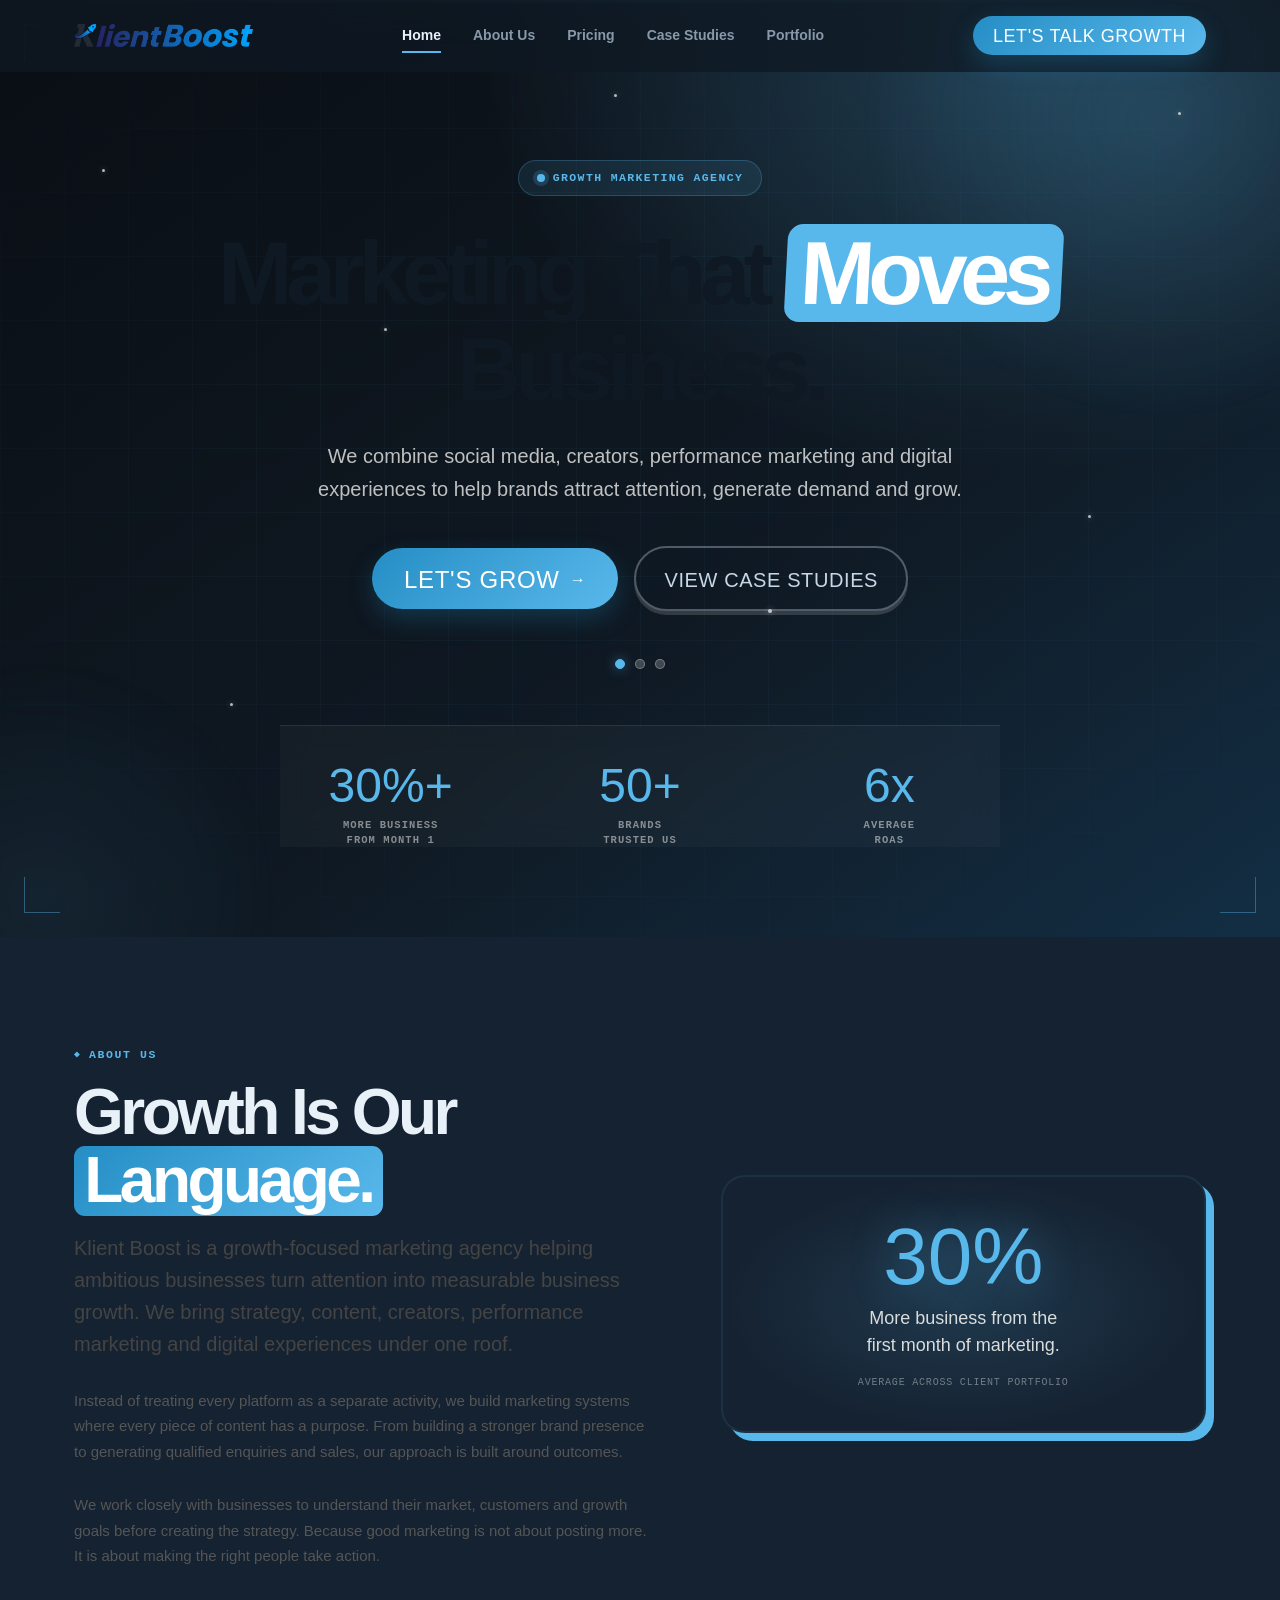
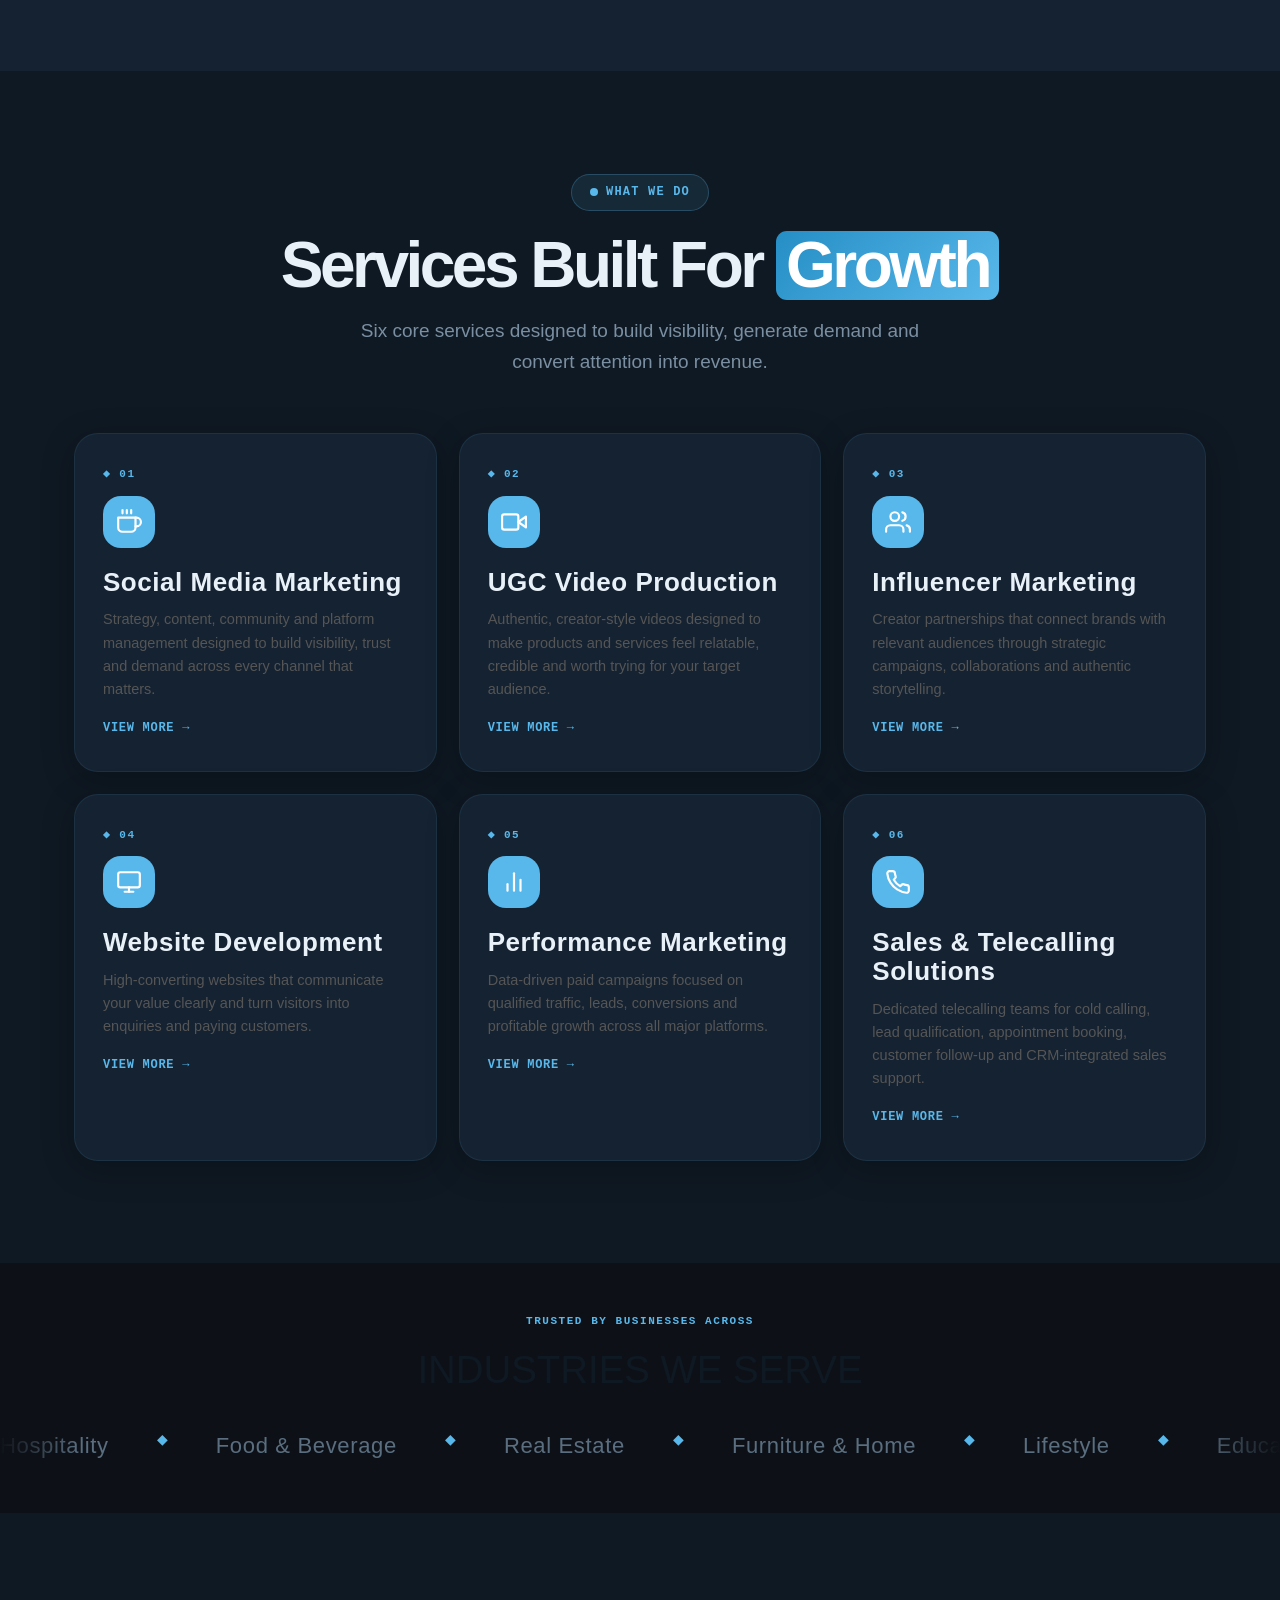
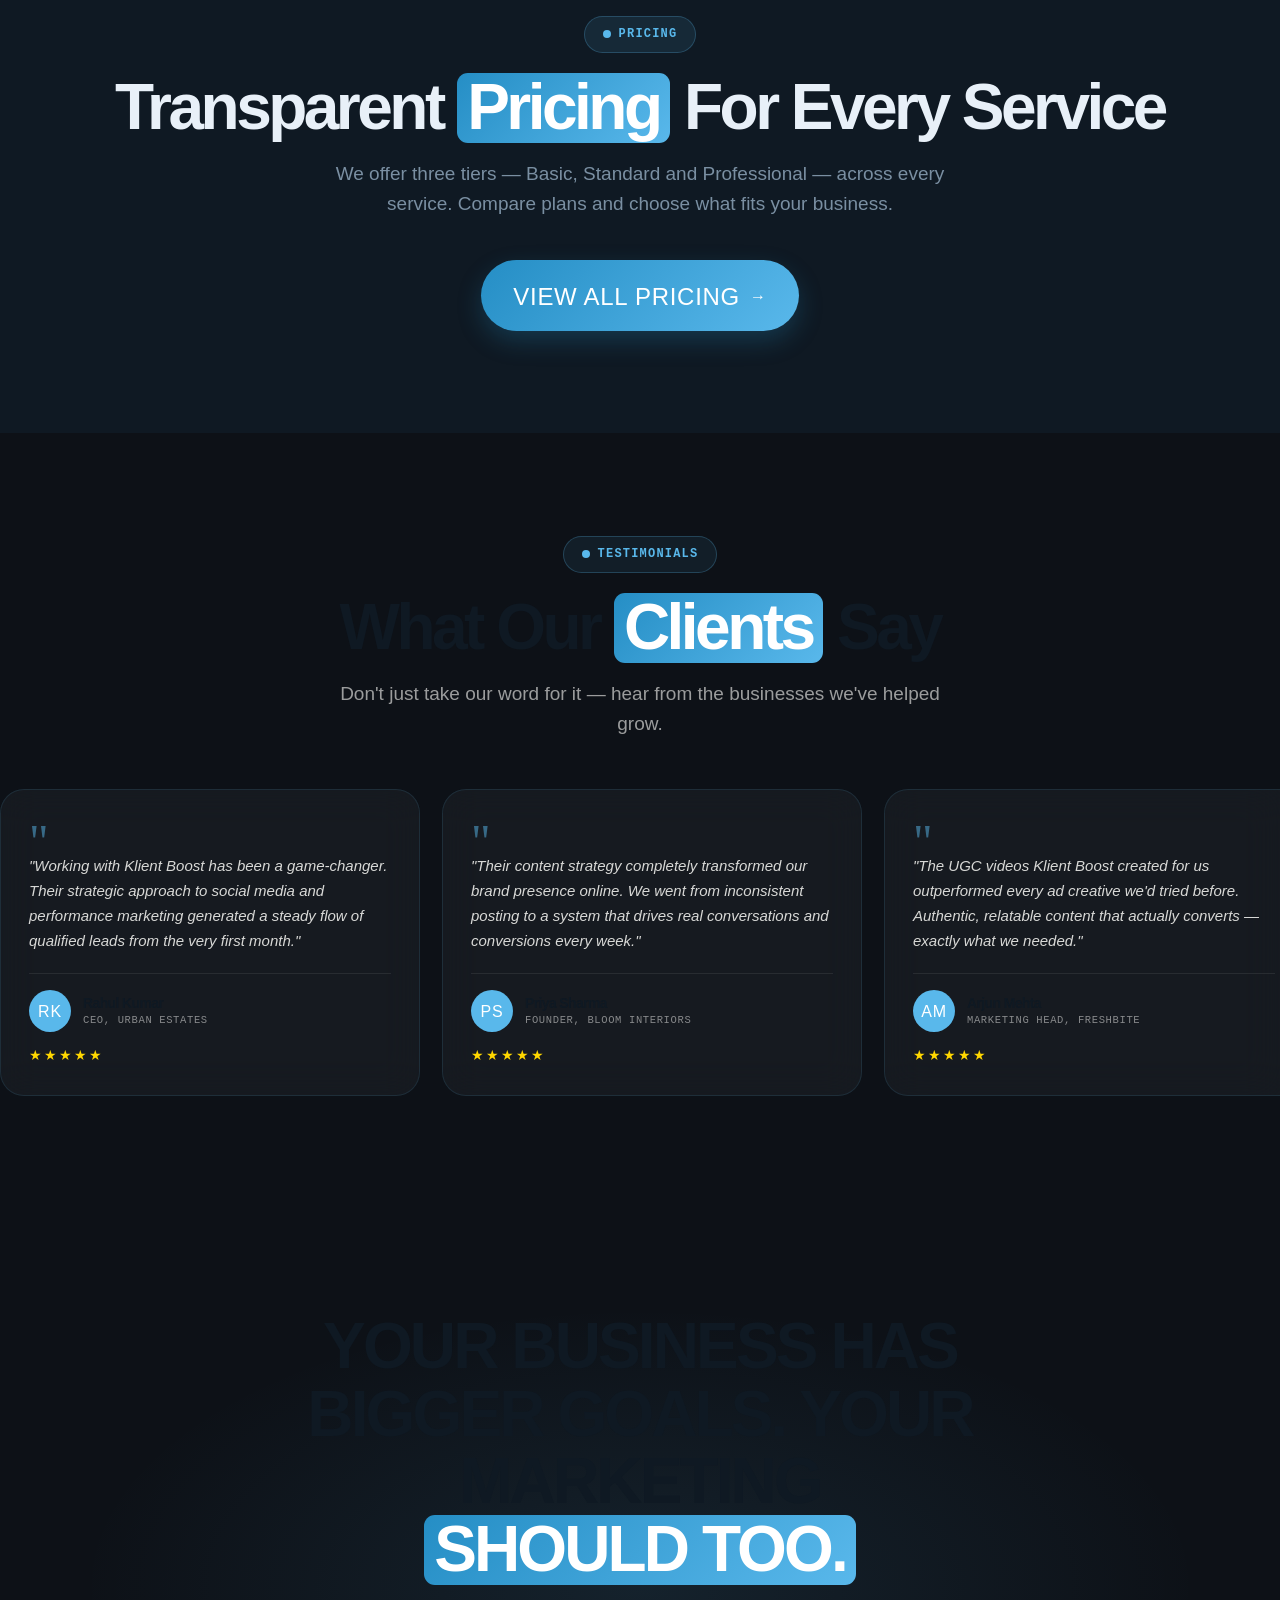
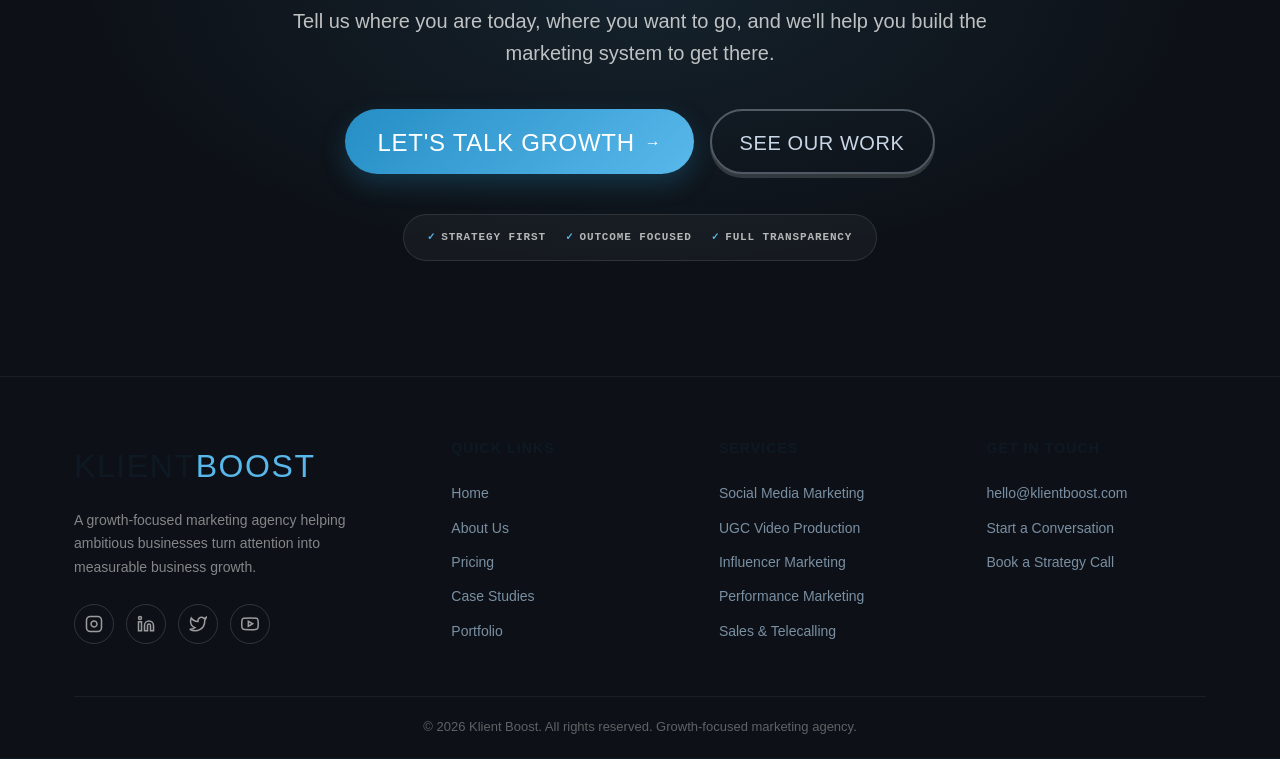
==== index.html @ 449ff35a "first" ====
<!DOCTYPE html>
<html lang="en">
<head>
    <meta charset="UTF-8">
    <meta name="viewport" content="width=device-width, initial-scale=1.0">
    <title>Klient Boost — Marketing That Moves Business</title>
    <meta name="description" content="Klient Boost is a growth-focused marketing agency combining social media, creators, performance marketing and digital experiences to help brands grow.">
    <meta name="keywords" content="digital marketing agency, performance marketing, social media marketing, UGC video, influencer marketing, website development, Klient Boost">
    <meta name="author" content="Klient Boost">
    <meta name="robots" content="index, follow, max-image-preview:large, max-snippet:-1, max-video-preview:-1">
    <meta name="theme-color" content="#0D1117">
    <link rel="preconnect" href="https://fonts.googleapis.com">
    <link rel="preconnect" href="https://fonts.gstatic.com" crossorigin>
    <link href="https://fonts.googleapis.com/css2?family=Bebas+Neue&family=Inter:wght@400;500;600;700;800&family=JetBrains+Mono:wght@400;500;700&display=swap" rel="stylesheet">
    <link rel="icon" href="favicon.png" type="image/png">
    <link rel="canonical" href="https://www.klientboost.com/">
    <meta property="og:type" content="website">
    <meta property="og:title" content="Klient Boost | Marketing That Moves Business">
    <meta property="og:description" content="A growth marketing partner for brands ready to turn attention into measurable demand.">
    <meta property="og:url" content="https://www.klientboost.com/">
    <meta property="og:site_name" content="Klient Boost">
    <meta property="og:image" content="https://www.klientboost.com/klientboost-logo.png">
    <meta property="og:image:alt" content="Klient Boost logo">
    <meta name="twitter:card" content="summary_large_image">
    <meta name="twitter:title" content="Klient Boost | Marketing That Moves Business">
    <meta name="twitter:description" content="A growth marketing partner for brands ready to turn attention into measurable demand.">
    <meta name="twitter:image" content="https://www.klientboost.com/klientboost-logo.png">
    <link rel="stylesheet" href="styles.css">
</head>
<body>

<!-- ============== NAVIGATION ============== -->
<nav class="navbar">
    <div class="container">
        <div class="nav-inner">
            <a href="index.html" class="nav-brand" aria-label="Klient Boost home"><img src="klientboost-logo.png" alt="Klient Boost" width="320" height="72"></a>
            <div class="nav-links" id="navLinks">
                <a href="index.html" class="active">Home</a>
                <a href="#about">About Us</a>
                <a href="pricing.html">Pricing</a>
                <a href="case-studies.html">Case Studies</a>
                <a href="portfolio.html">Portfolio</a>
            </div>
            <div style="display:flex;align-items:center;gap:12px;">
                <button class="nav-cta" onclick="contactUs()">Let's Talk Growth</button>
                <button class="mobile-toggle" id="mobileToggle">☰</button>
            </div>
        </div>
    </div>
</nav>

<!-- ============== HERO SECTION ============== -->
<section class="hero" id="home">
    <!-- Background Layers -->
    <div class="hero-bg">
        <div class="layer-grid"></div>
        <div class="layer-glow right"></div>
        <div class="layer-glow left"></div>
        <div class="scanline"></div>
        <div class="hud tl"></div>
        <div class="hud tr"></div>
        <div class="hud bl"></div>
        <div class="hud br"></div>
    </div>

    <!-- Particles -->
    <div class="hero-particles">
        <div class="particle"></div>
        <div class="particle"></div>
        <div class="particle"></div>
        <div class="particle"></div>
        <div class="particle"></div>
        <div class="particle"></div>
        <div class="particle"></div>
        <div class="particle"></div>
    </div>

    <div class="container">
        <div class="hero-inner">
            <!-- Badge -->
            <div class="hero-badge">
                <span class="dot"></span>
                <span>Growth Marketing Agency</span>
            </div>

            <!-- Slide 1 -->
            <div class="hero-slide active" data-slide="0">
                <h1>Marketing That <span class="hi">Moves</span> Business.</h1>
                <p class="hero-lead">We combine social media, creators, performance marketing and digital experiences to help brands attract attention, generate demand and grow.</p>
            </div>

            <!-- Slide 2 -->
            <div class="hero-slide" data-slide="1">
                <h1>Don't Just Get Seen. <span class="hi">Get Chosen.</span></h1>
                <p class="hero-lead">Build a brand people notice, remember and buy from — with content and campaigns designed around business outcomes.</p>
            </div>

            <!-- Slide 3 -->
            <div class="hero-slide" data-slide="2">
                <h1>From Content to <span class="hi">Customers.</span></h1>
                <p class="hero-lead">Your marketing should do more than look good. It should create conversations, leads and revenue.</p>
            </div>

            <!-- CTAs -->
            <div class="hero-cta-row">
                <button class="btn-primary" onclick="contactUs()">
                    <span>Let's Grow</span>
                    <span style="font-size:16px;">→</span>
                </button>
                <a href="case-studies.html" class="btn-ghost" style="color:#fafaf7;border-color:rgba(250,250,247,0.3);box-shadow:0 4px 0 rgba(250,250,247,0.15);">
                    View Case Studies
                </a>
            </div>

            <!-- Slider Dots -->
            <div class="hero-slider-dots">
                <span class="dot active" data-slide="0"></span>
                <span class="dot" data-slide="1"></span>
                <span class="dot" data-slide="2"></span>
            </div>

            <!-- Hero Stats -->
            <div class="hero-stats">
                <div class="hero-stat">
                    <div class="num" data-count="30" data-suffix="%+">0</div>
                    <div class="lbl">More Business<br>From Month 1</div>
                </div>
                <div class="hero-stat">
                    <div class="num" data-count="50" data-suffix="+">0</div>
                    <div class="lbl">Brands<br>Trusted Us</div>
                </div>
                <div class="hero-stat">
                    <div class="num" data-count="6" data-suffix="x">0</div>
                    <div class="lbl">Average<br>ROAS</div>
                </div>
            </div>
        </div>
    </div>
</section>

<!-- ============== ABOUT US ============== -->
<section class="about" id="about">
    <div class="container">
        <div class="about-grid reveal">
            <div class="about-text">
                <div class="eyebrow">About Us</div>
                <h2 class="section-title">Growth Is Our <span class="hi">Language.</span></h2>
                <p class="lead" style="color:#444;">
                    Klient Boost is a growth-focused marketing agency helping ambitious businesses turn attention into measurable business growth. We bring strategy, content, creators, performance marketing and digital experiences under one roof.
                </p>
                <p style="font-size:15px;color:#555;line-height:1.7;margin-bottom:28px;">
                    Instead of treating every platform as a separate activity, we build marketing systems where every piece of content has a purpose. From building a stronger brand presence to generating qualified enquiries and sales, our approach is built around outcomes.
                </p>
                <p style="font-size:15px;color:#555;line-height:1.7;">
                    We work closely with businesses to understand their market, customers and growth goals before creating the strategy. Because good marketing is not about posting more. It is about making the right people take action.
                </p>
            </div>
            <div class="about-visual">
                <div class="proof-banner">
                    <div class="proof-number" data-count="30" data-suffix="%">0</div>
                    <div class="proof-label">More business from the<br>first month of marketing.</div>
                    <div class="proof-footnote">Average across client portfolio</div>
                </div>
            </div>
        </div>
    </div>
</section>

<!-- ============== SERVICES ============== -->
<section class="services" id="services">
    <div class="container">
        <div class="services-header reveal">
            <div class="section-badge">
                <span class="badge-dot"></span>
                <span class="badge-label">What We Do</span>
            </div>
            <h2 class="section-title">Services Built For <span class="hi">Growth</span></h2>
            <p class="section-subtitle" style="margin:0 auto;">Six core services designed to build visibility, generate demand and convert attention into revenue.</p>
        </div>

        <div class="services-grid">
            <!-- Service 1: Social Media Marketing -->
            <div class="service-card reveal">
                <div class="card-number">◆ 01</div>
                <div class="card-icon">
                    <svg viewBox="0 0 24 24" fill="none" stroke="currentColor" stroke-width="2" stroke-linecap="round" stroke-linejoin="round"><path d="M18 8h1a4 4 0 0 1 0 8h-1"></path><path d="M2 8h16v9a4 4 0 0 1-4 4H6a4 4 0 0 1-4-4V8z"></path><line x1="6" y1="1" x2="6" y2="4"></line><line x1="10" y1="1" x2="10" y2="4"></line><line x1="14" y1="1" x2="14" y2="4"></line></svg>
                </div>
                <h3>Social Media Marketing</h3>
                <p>Strategy, content, community and platform management designed to build visibility, trust and demand across every channel that matters.</p>
                <a href="pricing.html#social-media" class="service-view-more">View More →</a>
            </div>

            <!-- Service 2: UGC Video Production -->
            <div class="service-card reveal">
                <div class="card-number">◆ 02</div>
                <div class="card-icon">
                    <svg viewBox="0 0 24 24" fill="none" stroke="currentColor" stroke-width="2" stroke-linecap="round" stroke-linejoin="round"><polygon points="23 7 16 12 23 17 23 7"></polygon><rect x="1" y="5" width="15" height="14" rx="2" ry="2"></rect></svg>
                </div>
                <h3>UGC Video Production</h3>
                <p>Authentic, creator-style videos designed to make products and services feel relatable, credible and worth trying for your target audience.</p>
                <a href="pricing.html#ugc-video" class="service-view-more">View More →</a>
            </div>

            <!-- Service 3: Influencer Marketing -->
            <div class="service-card reveal">
                <div class="card-number">◆ 03</div>
                <div class="card-icon">
                    <svg viewBox="0 0 24 24" fill="none" stroke="currentColor" stroke-width="2" stroke-linecap="round" stroke-linejoin="round"><path d="M17 21v-2a4 4 0 0 0-4-4H5a4 4 0 0 0-4 4v2"></path><circle cx="9" cy="7" r="4"></circle><path d="M23 21v-2a4 4 0 0 0-3-3.87"></path><path d="M16 3.13a4 4 0 0 1 0 7.75"></path></svg>
                </div>
                <h3>Influencer Marketing</h3>
                <p>Creator partnerships that connect brands with relevant audiences through strategic campaigns, collaborations and authentic storytelling.</p>
                <a href="pricing.html#influencer" class="service-view-more">View More →</a>
            </div>

            <!-- Service 4: Website Development -->
            <div class="service-card reveal">
                <div class="card-number">◆ 04</div>
                <div class="card-icon">
                    <svg viewBox="0 0 24 24" fill="none" stroke="currentColor" stroke-width="2" stroke-linecap="round" stroke-linejoin="round"><rect x="2" y="3" width="20" height="14" rx="2" ry="2"></rect><line x1="8" y1="21" x2="16" y2="21"></line><line x1="12" y1="17" x2="12" y2="21"></line></svg>
                </div>
                <h3>Website Development</h3>
                <p>High-converting websites that communicate your value clearly and turn visitors into enquiries and paying customers.</p>
                <a href="pricing.html#website" class="service-view-more">View More →</a>
            </div>

            <!-- Service 5: Performance Marketing -->
            <div class="service-card reveal">
                <div class="card-number">◆ 05</div>
                <div class="card-icon">
                    <svg viewBox="0 0 24 24" fill="none" stroke="currentColor" stroke-width="2" stroke-linecap="round" stroke-linejoin="round"><line x1="18" y1="20" x2="18" y2="10"></line><line x1="12" y1="20" x2="12" y2="4"></line><line x1="6" y1="20" x2="6" y2="14"></line></svg>
                </div>
                <h3>Performance Marketing</h3>
                <p>Data-driven paid campaigns focused on qualified traffic, leads, conversions and profitable growth across all major platforms.</p>
                <a href="pricing.html#performance" class="service-view-more">View More →</a>
            </div>

            <!-- Service 6: Sales & Telecalling Solutions -->
            <div class="service-card reveal">
                <div class="card-number">◆ 06</div>
                <div class="card-icon">
                    <svg viewBox="0 0 24 24" fill="none" stroke="currentColor" stroke-width="2" stroke-linecap="round" stroke-linejoin="round"><path d="M22 16.92v3a2 2 0 0 1-2.18 2 19.79 19.79 0 0 1-8.63-3.07 19.5 19.5 0 0 1-6-6 19.79 19.79 0 0 1-3.07-8.67A2 2 0 0 1 4.11 2h3a2 2 0 0 1 2 1.72 12.84 12.84 0 0 0 .7 2.81 2 2 0 0 1-.45 2.11L8.09 9.91a16 16 0 0 0 6 6l1.27-1.27a2 2 0 0 1 2.11-.45 12.84 12.84 0 0 0 2.81.7A2 2 0 0 1 22 16.92z"></path></svg>
                </div>
                <h3>Sales & Telecalling Solutions</h3>
                <p>Dedicated telecalling teams for cold calling, lead qualification, appointment booking, customer follow-up and CRM-integrated sales support.</p>
                <a href="pricing.html#telecalling" class="service-view-more">View More →</a>
            </div>
        </div>
    </div>
</section>

<!-- ============== CLIENT TRUST STRIP ============== -->
<section class="trust-section">
    <div class="trust-header">
        <div class="trust-label">Trusted By Businesses Across</div>
        <div class="trust-title">Industries We Serve</div>
    </div>
    <div class="trust-marquee">
        <div class="marquee-track">
            <span class="marquee-item">Hospitality</span><span class="marquee-sep">◆</span>
            <span class="marquee-item">Food & Beverage</span><span class="marquee-sep">◆</span>
            <span class="marquee-item">Real Estate</span><span class="marquee-sep">◆</span>
            <span class="marquee-item">Furniture & Home</span><span class="marquee-sep">◆</span>
            <span class="marquee-item">Lifestyle</span><span class="marquee-sep">◆</span>
            <span class="marquee-item">Education</span><span class="marquee-sep">◆</span>
            <span class="marquee-item">Healthcare</span><span class="marquee-sep">◆</span>
            <span class="marquee-item">E-Commerce</span><span class="marquee-sep">◆</span>
            <span class="marquee-item">Technology</span><span class="marquee-sep">◆</span>
            <!-- Duplicate for infinite scroll -->
            <span class="marquee-item">Hospitality</span><span class="marquee-sep">◆</span>
            <span class="marquee-item">Food & Beverage</span><span class="marquee-sep">◆</span>
            <span class="marquee-item">Real Estate</span><span class="marquee-sep">◆</span>
            <span class="marquee-item">Furniture & Home</span><span class="marquee-sep">◆</span>
            <span class="marquee-item">Lifestyle</span><span class="marquee-sep">◆</span>
            <span class="marquee-item">Education</span><span class="marquee-sep">◆</span>
            <span class="marquee-item">Healthcare</span><span class="marquee-sep">◆</span>
            <span class="marquee-item">E-Commerce</span><span class="marquee-sep">◆</span>
            <span class="marquee-item">Technology</span><span class="marquee-sep">◆</span>
        </div>
    </div>
</section>

<!-- ============== PRICING CTA ============== -->
<section class="packages" id="pricing">
    <div class="container" style="text-align:center;">
        <div class="reveal">
            <div class="section-badge">
                <span class="badge-dot"></span>
                <span class="badge-label">Pricing</span>
            </div>
            <h2 class="section-title">Transparent <span class="hi">Pricing</span> For Every Service</h2>
            <p class="section-subtitle" style="margin:0 auto 40px;">We offer three tiers — Basic, Standard and Professional — across every service. Compare plans and choose what fits your business.</p>
            <a href="pricing.html" class="btn-primary" style="display:inline-flex;">
                <span>View All Pricing</span>
                <span style="font-size:16px;">→</span>
            </a>
        </div>
    </div>
</section>

<!-- ============== TESTIMONIALS ============== -->
<section class="testimonials">
    <div class="container">
        <div class="testimonials-header reveal">
            <div class="section-badge" style="background:rgba(89,184,235,0.08);border-color:rgba(89,184,235,0.25);">
                <span class="badge-dot"></span>
                <span class="badge-label">Testimonials</span>
            </div>
            <h2 class="section-title" style="color:var(--paper);">What Our <span class="hi">Clients</span> Say</h2>
            <p class="section-subtitle" style="color:rgba(250,250,247,0.6);margin:0 auto;">Don't just take our word for it — hear from the businesses we've helped grow.</p>
        </div>
    </div>

    <div class="testimonials-track-wrapper">
        <div class="testimonials-track">
            <!-- Testimonial 1 -->
            <div class="testimonial-card">
                <div class="testimonial-quote-mark">"</div>
                <p class="testimonial-text">"Working with Klient Boost has been a game-changer. Their strategic approach to social media and performance marketing generated a steady flow of qualified leads from the very first month."</p>
                <div class="testimonial-footer">
                    <div class="testimonial-avatar">RK</div>
                    <div class="testimonial-author">
                        <h4>Rahul Kumar</h4>
                        <p>CEO, Urban Estates</p>
                    </div>
                </div>
                <div class="testimonial-stars">★★★★★</div>
            </div>

            <!-- Testimonial 2 -->
            <div class="testimonial-card">
                <div class="testimonial-quote-mark">"</div>
                <p class="testimonial-text">"Their content strategy completely transformed our brand presence online. We went from inconsistent posting to a system that drives real conversations and conversions every week."</p>
                <div class="testimonial-footer">
                    <div class="testimonial-avatar">PS</div>
                    <div class="testimonial-author">
                        <h4>Priya Sharma</h4>
                        <p>Founder, Bloom Interiors</p>
                    </div>
                </div>
                <div class="testimonial-stars">★★★★★</div>
            </div>

            <!-- Testimonial 3 -->
            <div class="testimonial-card">
                <div class="testimonial-quote-mark">"</div>
                <p class="testimonial-text">"The UGC videos Klient Boost created for us outperformed every ad creative we'd tried before. Authentic, relatable content that actually converts — exactly what we needed."</p>
                <div class="testimonial-footer">
                    <div class="testimonial-avatar">AM</div>
                    <div class="testimonial-author">
                        <h4>Arjun Mehta</h4>
                        <p>Marketing Head, FreshBite</p>
                    </div>
                </div>
                <div class="testimonial-stars">★★★★★</div>
            </div>

            <!-- Testimonial 4 -->
            <div class="testimonial-card">
                <div class="testimonial-quote-mark">"</div>
                <p class="testimonial-text">"Our website redesign by Klient Boost doubled our conversion rate in just 6 weeks. They understand how to blend great design with clear messaging that drives action."</p>
                <div class="testimonial-footer">
                    <div class="testimonial-avatar">NP</div>
                    <div class="testimonial-author">
                        <h4>Neha Patel</h4>
                        <p>Director, LearnSphere Academy</p>
                    </div>
                </div>
                <div class="testimonial-stars">★★★★★</div>
            </div>

            <!-- Testimonial 5 -->
            <div class="testimonial-card">
                <div class="testimonial-quote-mark">"</div>
                <p class="testimonial-text">"We tried multiple agencies before Klient Boost. The difference? They actually understand business outcomes, not just vanity metrics. Our ROAS has never been better."</p>
                <div class="testimonial-footer">
                    <div class="testimonial-avatar">VT</div>
                    <div class="testimonial-author">
                        <h4>Vikram Thakur</h4>
                        <p>Co-founder, StyleCraft Home</p>
                    </div>
                </div>
                <div class="testimonial-stars">★★★★★</div>
            </div>

            <!-- Duplicates for infinite scroll -->
            <div class="testimonial-card">
                <div class="testimonial-quote-mark">"</div>
                <p class="testimonial-text">"Working with Klient Boost has been a game-changer. Their strategic approach to social media and performance marketing generated a steady flow of qualified leads from the very first month."</p>
                <div class="testimonial-footer">
                    <div class="testimonial-avatar">RK</div>
                    <div class="testimonial-author">
                        <h4>Rahul Kumar</h4>
                        <p>CEO, Urban Estates</p>
                    </div>
                </div>
                <div class="testimonial-stars">★★★★★</div>
            </div>

            <div class="testimonial-card">
                <div class="testimonial-quote-mark">"</div>
                <p class="testimonial-text">"Their content strategy completely transformed our brand presence online. We went from inconsistent posting to a system that drives real conversations and conversions every week."</p>
                <div class="testimonial-footer">
                    <div class="testimonial-avatar">PS</div>
                    <div class="testimonial-author">
                        <h4>Priya Sharma</h4>
                        <p>Founder, Bloom Interiors</p>
                    </div>
                </div>
                <div class="testimonial-stars">★★★★★</div>
            </div>

            <div class="testimonial-card">
                <div class="testimonial-quote-mark">"</div>
                <p class="testimonial-text">"The UGC videos Klient Boost created for us outperformed every ad creative we'd tried before. Authentic, relatable content that actually converts — exactly what we needed."</p>
                <div class="testimonial-footer">
                    <div class="testimonial-avatar">AM</div>
                    <div class="testimonial-author">
                        <h4>Arjun Mehta</h4>
                        <p>Marketing Head, FreshBite</p>
                    </div>
                </div>
                <div class="testimonial-stars">★★★★★</div>
            </div>

            <div class="testimonial-card">
                <div class="testimonial-quote-mark">"</div>
                <p class="testimonial-text">"Our website redesign by Klient Boost doubled our conversion rate in just 6 weeks. They understand how to blend great design with clear messaging that drives action."</p>
                <div class="testimonial-footer">
                    <div class="testimonial-avatar">NP</div>
                    <div class="testimonial-author">
                        <h4>Neha Patel</h4>
                        <p>Director, LearnSphere Academy</p>
                    </div>
                </div>
                <div class="testimonial-stars">★★★★★</div>
            </div>

            <div class="testimonial-card">
                <div class="testimonial-quote-mark">"</div>
                <p class="testimonial-text">"We tried multiple agencies before Klient Boost. The difference? They actually understand business outcomes, not just vanity metrics. Our ROAS has never been better."</p>
                <div class="testimonial-footer">
                    <div class="testimonial-avatar">VT</div>
                    <div class="testimonial-author">
                        <h4>Vikram Thakur</h4>
                        <p>Co-founder, StyleCraft Home</p>
                    </div>
                </div>
                <div class="testimonial-stars">★★★★★</div>
            </div>
        </div>
    </div>
</section>

<!-- ============== FINAL CTA ============== -->
<section class="final-cta">
    <div class="container">
        <div class="reveal">
            <h2>Your Business Has Bigger Goals. Your Marketing <span class="hi">Should Too.</span></h2>
            <p class="lead">Tell us where you are today, where you want to go, and we'll help you build the marketing system to get there.</p>
            <div class="final-cta-buttons">
                <button class="btn-primary" onclick="contactUs()">
                    <span>Let's Talk Growth</span>
                    <span style="font-size:16px;">→</span>
                </button>
                <a href="portfolio.html" class="btn-ghost" style="color:#fafaf7;border-color:rgba(250,250,247,0.3);box-shadow:0 4px 0 rgba(250,250,247,0.15);">
                    See Our Work
                </a>
            </div>
            <div class="final-meta" style="margin-top:40px;">
                <span class="final-meta-item">Strategy First</span>
                <span class="final-meta-item">Outcome Focused</span>
                <span class="final-meta-item">Full Transparency</span>
            </div>
        </div>
    </div>
</section>

<!-- ============== FOOTER ============== -->
<footer class="site-footer">
    <div class="container">
        <div class="footer-grid">
            <div>
                <div class="footer-brand">Klient<span class="brand-accent">Boost</span></div>
                <p class="footer-desc">A growth-focused marketing agency helping ambitious businesses turn attention into measurable business growth.</p>
                <div class="footer-social">
                    <a href="#" aria-label="Instagram">
                        <svg width="18" height="18" viewBox="0 0 24 24" fill="none" stroke="currentColor" stroke-width="2"><rect x="2" y="2" width="20" height="20" rx="5" ry="5"></rect><path d="M16 11.37A4 4 0 1 1 12.63 8 4 4 0 0 1 16 11.37z"></path><line x1="17.5" y1="6.5" x2="17.51" y2="6.5"></line></svg>
                    </a>
                    <a href="#" aria-label="LinkedIn">
                        <svg width="18" height="18" viewBox="0 0 24 24" fill="none" stroke="currentColor" stroke-width="2"><path d="M16 8a6 6 0 0 1 6 6v7h-4v-7a2 2 0 0 0-2-2 2 2 0 0 0-2 2v7h-4v-7a6 6 0 0 1 6-6z"></path><rect x="2" y="9" width="4" height="12"></rect><circle cx="4" cy="4" r="2"></circle></svg>
                    </a>
                    <a href="#" aria-label="Twitter">
                        <svg width="18" height="18" viewBox="0 0 24 24" fill="none" stroke="currentColor" stroke-width="2"><path d="M23 3a10.9 10.9 0 0 1-3.14 1.53 4.48 4.48 0 0 0-7.86 3v1A10.66 10.66 0 0 1 3 4s-4 9 5 13a11.64 11.64 0 0 1-7 2c9 5 20 0 20-11.5a4.5 4.5 0 0 0-.08-.83A7.72 7.72 0 0 0 23 3z"></path></svg>
                    </a>
                    <a href="#" aria-label="YouTube">
                        <svg width="18" height="18" viewBox="0 0 24 24" fill="none" stroke="currentColor" stroke-width="2"><path d="M22.54 6.42a2.78 2.78 0 0 0-1.94-2C18.88 4 12 4 12 4s-6.88 0-8.6.46a2.78 2.78 0 0 0-1.94 2A29 29 0 0 0 1 11.75a29 29 0 0 0 .46 5.33A2.78 2.78 0 0 0 3.4 19.1c1.72.46 8.6.46 8.6.46s6.88 0 8.6-.46a2.78 2.78 0 0 0 1.94-2 29 29 0 0 0 .46-5.25 29 29 0 0 0-.46-5.33z"></path><polygon points="9.75 15.02 15.5 11.75 9.75 8.48 9.75 15.02"></polygon></svg>
                    </a>
                </div>
            </div>
            <div class="footer-col">
                <h4>Quick Links</h4>
                <a href="index.html">Home</a>
                <a href="#about">About Us</a>
                <a href="pricing.html">Pricing</a>
                <a href="case-studies.html">Case Studies</a>
                <a href="portfolio.html">Portfolio</a>
            </div>
            <div class="footer-col">
                <h4>Services</h4>
                <a href="pricing.html#social-media">Social Media Marketing</a>
                <a href="pricing.html#ugc-video">UGC Video Production</a>
                <a href="pricing.html#influencer">Influencer Marketing</a>
                <a href="pricing.html#performance">Performance Marketing</a>
                <a href="pricing.html#telecalling">Sales & Telecalling</a>
            </div>
            <div class="footer-col">
                <h4>Get In Touch</h4>
                <a href="mailto:hello@klientboost.com">hello@klientboost.com</a>
                <a href="#" onclick="contactUs(); return false;">Start a Conversation</a>
                <a href="#" onclick="contactUs(); return false;">Book a Strategy Call</a>
            </div>
        </div>
        <div class="footer-bottom">
            © 2026 Klient Boost. All rights reserved. Growth-focused marketing agency.
        </div>
    </div>
</footer>

<script src="script.js"></script>
</body>
</html>
---- styles.css ----
/* ============================================================
   KLIENT BOOST — Design System & Component Styles
   Premium blue brand system with glassmorphic components
         + GetNos  (neo-brutalist cards, display type, HUD accents)
   ============================================================ */

/* ============== CSS VARIABLES ============== */
:root {
    /* Brand Colors */
    --primary: #59B8EB;
    --primary-dark: #258ec5;
    --primary-light: #A8D4EE;
    --primary-glow: rgba(89, 184, 235, 0.32);

    /* Ink & Paper — Dark Theme */
    --ink: #0D1117;
    --ink-2: #131c27;
    --ink-3: #1a2735;
    --paper: #0F1923;
    --paper-2: #152231;

    /* Semantic */
    --muted: #7a8fa2;
    --line: rgba(89, 184, 235, 0.1);
    --line-dark: rgba(255, 255, 255, 0.08);

    /* Typography */
    --f-display: sans-serif;
    --f-body: sans-serif;
    --f-mono: monospace;

    /* Spacing */
    --section-pad: clamp(56px, 8vw, 110px);
    --container-max: 1180px;
    --container-pad: 24px;

    /* Radius */
    --radius-sm: 12px;
    --radius-md: 18px;
    --radius-lg: 24px;
    --radius-xl: 32px;
    --radius-full: 999px;
}

/* ============== RESET & BASE ============== */
*,
*::before,
*::after {
    box-sizing: border-box;
    margin: 0;
    padding: 0;
}

html {
    scroll-behavior: smooth;
    -webkit-text-size-adjust: 100%;
}

body {
    font-family: var(--f-body);
    background: var(--paper);
    color: var(--ink);
    line-height: 1.6;
    -webkit-font-smoothing: antialiased;
    -moz-osx-font-smoothing: grayscale;
    overflow-x: hidden;
}

a {
    color: inherit;
    text-decoration: none;
}

img {
    max-width: 100%;
    height: auto;
    display: block;
}

button {
    font-family: inherit;
    cursor: pointer;
    border: none;
    background: none;
}

ul,
ol {
    list-style: none;
}

/* ============== LAYOUT ============== */
.container {
    max-width: var(--container-max);
    margin: 0 auto;
    padding: 0 var(--container-pad);
}

.container-narrow {
    max-width: 820px;
    margin: 0 auto;
    padding: 0 var(--container-pad);
}

section {
    padding: var(--section-pad) 0;
    position: relative;
}

section.dark {
    background: var(--ink);
    color: var(--paper);
}

/* ============== TYPOGRAPHY ============== */
h1,
h2,
h3,
h4 {
    font-family: var(--f-display);
    font-weight: 400;
    letter-spacing: 0.02em;
    line-height: 1.05;
}

h1 {
    font-size: clamp(48px, 7vw, 96px);
}

h2 {
    font-size: clamp(36px, 5vw, 64px);
}

h3 {
    font-size: clamp(22px, 2.4vw, 32px);
}

h4 {
    font-size: clamp(17px, 1.6vw, 21px);
}

.hi {
    background: var(--primary);
    color: #fff;
    padding: 0 0.14em;
    display: inline-block;
    transform: skewX(-4deg);
}

.eyebrow {
    display: inline-flex;
    align-items: center;
    gap: 8px;
    font-family: var(--f-mono);
    font-size: 11.5px;
    font-weight: 700;
    letter-spacing: 0.14em;
    text-transform: uppercase;
    color: var(--primary);
    margin-bottom: 14px;
}

.eyebrow::before {
    content: '◆';
    font-size: 9px;
}

.section-badge {
    display: inline-flex;
    align-items: center;
    gap: 8px;
    background: rgba(89, 184, 235, 0.1);
    border: 1px solid rgba(89, 184, 235, 0.3);
    padding: 8px 18px;
    border-radius: var(--radius-full);
    margin-bottom: 20px;
}

.badge-dot {
    width: 8px;
    height: 8px;
    background: var(--primary);
    border-radius: 50%;
    animation: pulse 2s ease-in-out infinite;
}

.badge-label {
    font-family: var(--f-mono);
    font-size: 12px;
    font-weight: 700;
    color: var(--primary);
    text-transform: uppercase;
    letter-spacing: 0.1em;
}

.section-title {
    text-transform: uppercase;
    margin-bottom: 16px;
}

.section-subtitle {
    font-family: var(--f-body);
    font-size: clamp(16px, 1.6vw, 19px);
    line-height: 1.6;
    color: var(--muted);
    max-width: 620px;
}

.lead {
    font-size: clamp(17px, 1.7vw, 20px);
    line-height: 1.6;
    color: var(--muted);
    max-width: 720px;
}

/* ============== NAVBAR ============== */
.navbar {
    position: fixed;
    top: 0;
    left: 0;
    right: 0;
    z-index: 100;
    padding: 16px 0;
    background: rgba(250, 250, 247, 0.92);
    backdrop-filter: blur(16px);
    -webkit-backdrop-filter: blur(16px);
    border-bottom: 1px solid var(--line);
    transition: padding 0.3s, background 0.3s, box-shadow 0.3s;
}

.navbar.scrolled {
    padding: 10px 0;
    box-shadow: 0 2px 20px rgba(10, 10, 10, 0.08);
}

.nav-inner {
    display: flex;
    align-items: center;
    justify-content: space-between;
    gap: 32px;
}

.nav-brand {
    font-family: var(--f-display);
    font-size: 28px;
    letter-spacing: 0.05em;
    color: var(--ink);
    text-transform: uppercase;
    display: flex;
    align-items: center;
    gap: 4px;
    line-height: 1;
}

.nav-brand .brand-accent {
    color: var(--primary);
}

.nav-links {
    display: flex;
    align-items: center;
    gap: 32px;
}

.nav-links a {
    font-size: 14px;
    font-weight: 600;
    color: var(--ink);
    position: relative;
    padding: 4px 0;
    transition: color 0.2s;
}

.nav-links a::after {
    content: '';
    position: absolute;
    bottom: -2px;
    left: 0;
    right: 100%;
    height: 2px;
    background: var(--primary);
    transition: right 0.3s;
}

.nav-links a:hover {
    color: var(--primary);
}

.nav-links a:hover::after {
    right: 0;
}

.nav-links a.active {
    color: var(--primary);
}

.nav-links a.active::after {
    right: 0;
}

/* Nav CTA Button */
.nav-cta {
    display: inline-flex;
    align-items: center;
    gap: 8px;
    font-family: var(--f-display);
    font-size: 18px;
    letter-spacing: 0.03em;
    text-transform: uppercase;
    background: linear-gradient(180deg, #A8D4EE 0%, var(--primary) 50%, var(--primary-dark) 100%);
    color: #fff;
    border: 2.5px solid var(--ink);
    border-radius: 9px;
    padding: 10px 20px 8px;
    box-shadow: 0 4px 0 var(--ink);
    transition: transform 0.08s, box-shadow 0.08s, filter 0.12s;
    position: relative;
    overflow: hidden;
    white-space: nowrap;
}

.nav-cta::before {
    content: '';
    position: absolute;
    top: 0;
    left: -100%;
    width: 70%;
    height: 100%;
    background: linear-gradient(90deg, transparent, rgba(255, 255, 255, 0.35), transparent);
    transform: skewX(-22deg);
    transition: left 0.55s;
}

.nav-cta:hover::before {
    left: 130%;
}

.nav-cta:hover {
    transform: translateY(-1px);
    box-shadow: 0 5px 0 var(--ink);
    filter: brightness(1.04);
}

.nav-cta:active {
    transform: translateY(2px);
    box-shadow: 0 1px 0 var(--ink);
}

/* Mobile Menu */
.mobile-toggle {
    display: none;
    width: 40px;
    height: 40px;
    align-items: center;
    justify-content: center;
    font-size: 24px;
    color: var(--ink);
    border-radius: var(--radius-sm);
    transition: background 0.15s;
}

.mobile-toggle:hover {
    background: rgba(10, 10, 10, 0.06);
}

/* ============== BUTTONS ============== */
.btn-primary {
    position: relative;
    display: inline-flex;
    align-items: center;
    gap: 10px;
    background: linear-gradient(180deg, #A8D4EE 0%, var(--primary) 40%, var(--primary-dark) 100%);
    color: #fff;
    border: 3px solid var(--ink);
    border-radius: var(--radius-md);
    padding: 18px 32px 15px;
    font-family: var(--f-display);
    font-size: 24px;
    letter-spacing: 0.03em;
    text-transform: uppercase;
    box-shadow: 0 6px 0 var(--ink), 0 14px 26px -8px rgba(10, 10, 10, 0.4);
    cursor: pointer;
    transition: transform 0.08s, box-shadow 0.08s, filter 0.12s;
    overflow: hidden;
    text-decoration: none;
}

.btn-primary::before {
    content: '';
    position: absolute;
    top: 0;
    left: -100%;
    width: 70%;
    height: 100%;
    background: linear-gradient(90deg, transparent, rgba(255, 255, 255, 0.35), transparent);
    transform: skewX(-22deg);
    transition: left 0.55s;
}

.btn-primary:hover::before {
    left: 130%;
}

.btn-primary:hover {
    filter: brightness(1.04);
    transform: translateY(-1px);
}

.btn-primary:active {
    transform: translateY(4px);
    box-shadow: 0 2px 0 var(--ink), 0 4px 12px -4px rgba(10, 10, 10, 0.3);
}

.btn-ghost {
    display: inline-flex;
    align-items: center;
    gap: 8px;
    background: transparent;
    color: var(--ink);
    border: 2.5px solid var(--ink);
    border-radius: var(--radius-md);
    padding: 16px 28px 13px;
    font-family: var(--f-display);
    font-size: 20px;
    letter-spacing: 0.03em;
    text-transform: uppercase;
    box-shadow: 0 4px 0 var(--ink);
    transition: transform 0.08s, box-shadow 0.08s, background 0.15s, color 0.15s;
    text-decoration: none;
}

.btn-ghost:hover {
    background: var(--ink);
    color: var(--primary);
    transform: translateY(-1px);
    box-shadow: 0 5px 0 var(--ink);
}

.btn-ghost:active {
    transform: translateY(2px);
    box-shadow: 0 1px 0 var(--ink);
}

/* Dark section variants */
section.dark .btn-ghost {
    color: var(--paper);
    border-color: var(--paper);
    box-shadow: 0 4px 0 var(--primary);
}

section.dark .btn-ghost:hover {
    background: var(--paper);
    color: var(--ink);
}

.btn-sm {
    padding: 12px 22px 10px;
    font-size: 18px;
    border-radius: 9px;
    box-shadow: 0 4px 0 var(--ink);
}

.btn-sm:active {
    box-shadow: 0 2px 0 var(--ink);
}

/* ============== HERO SECTION ============== */
.hero {
    min-height: 100vh;
    background: linear-gradient(180deg, #0d0d12 0%, var(--ink) 40%, #12121a 70%, #0f0f14 100%);
    position: relative;
    overflow: hidden;
    display: flex;
    align-items: center;
    padding: clamp(120px, 14vw, 160px) 0 clamp(60px, 7vw, 100px);
    text-align: center;
    isolation: isolate;
}

/* Hero Background Layers */
.hero-bg {
    position: absolute;
    inset: 0;
    pointer-events: none;
    z-index: 0;
}

.hero-bg .layer-grid {
    position: absolute;
    inset: 0;
    background-image:
        linear-gradient(rgba(89, 184, 235, 0.04) 1px, transparent 1px),
        linear-gradient(90deg, rgba(89, 184, 235, 0.04) 1px, transparent 1px);
    background-size: 64px 64px;
    mask-image: radial-gradient(ellipse 90% 80% at 50% 50%, #000 35%, transparent 80%);
    -webkit-mask-image: radial-gradient(ellipse 90% 80% at 50% 50%, #000 35%, transparent 80%);
}

.hero-bg .layer-glow {
    position: absolute;
    width: 600px;
    height: 600px;
    background: radial-gradient(circle, rgba(89, 184, 235, 0.15) 0%, transparent 70%);
    filter: blur(8px);
}

.hero-bg .layer-glow.right {
    top: -180px;
    right: -180px;
}

.hero-bg .layer-glow.left {
    bottom: -200px;
    left: -200px;
    width: 480px;
    height: 480px;
    background: radial-gradient(circle, rgba(89, 184, 235, 0.08) 0%, transparent 70%);
}

.hero-bg .scanline {
    position: absolute;
    left: 0;
    right: 0;
    top: 0;
    height: 2px;
    background: linear-gradient(90deg, transparent, rgba(89, 184, 235, 0.5), transparent);
    animation: scan 12s ease-in-out infinite;
    filter: blur(1px);
}

@keyframes scan {
    0% {
        top: -2%;
        opacity: 0;
    }

    10% {
        opacity: 1;
    }

    85% {
        opacity: 1;
    }

    100% {
        top: 102%;
        opacity: 0;
    }
}

/* HUD Corner Brackets */
.hero-bg .hud {
    position: absolute;
    width: 36px;
    height: 36px;
    border-color: var(--primary);
    border-style: solid;
    opacity: 0.4;
}

.hero-bg .hud.tl {
    top: 24px;
    left: 24px;
    border-width: 1.5px 0 0 1.5px;
}

.hero-bg .hud.tr {
    top: 24px;
    right: 24px;
    border-width: 1.5px 1.5px 0 0;
}

.hero-bg .hud.bl {
    bottom: 24px;
    left: 24px;
    border-width: 0 0 1.5px 1.5px;
}

.hero-bg .hud.br {
    bottom: 24px;
    right: 24px;
    border-width: 0 1.5px 1.5px 0;
}

/* Particles */
.hero-particles {
    position: absolute;
    inset: 0;
    overflow: hidden;
    z-index: 0;
}

.particle {
    position: absolute;
    width: 3px;
    height: 3px;
    background: rgba(255, 255, 255, 0.7);
    border-radius: 50%;
    animation: particleFloat 20s ease-in-out infinite;
    box-shadow: 0 0 6px rgba(255, 255, 255, 0.4);
}

.particle:nth-child(1) {
    left: 8%;
    top: 18%;
    animation-duration: 25s;
}

.particle:nth-child(2) {
    left: 18%;
    top: 75%;
    animation-duration: 30s;
    animation-delay: -5s;
}

.particle:nth-child(3) {
    left: 30%;
    top: 35%;
    animation-duration: 22s;
    animation-delay: -8s;
}

.particle:nth-child(4) {
    left: 48%;
    top: 10%;
    animation-duration: 28s;
    animation-delay: -12s;
}

.particle:nth-child(5) {
    left: 60%;
    top: 65%;
    animation-duration: 24s;
    animation-delay: -15s;
    width: 4px;
    height: 4px;
}

.particle:nth-child(6) {
    left: 72%;
    top: 25%;
    animation-duration: 26s;
    animation-delay: -3s;
}

.particle:nth-child(7) {
    left: 85%;
    top: 55%;
    animation-duration: 32s;
    animation-delay: -10s;
}

.particle:nth-child(8) {
    left: 92%;
    top: 12%;
    animation-duration: 20s;
    animation-delay: -2s;
}

@keyframes particleFloat {

    0%,
    100% {
        transform: translateY(0) translateX(0);
        opacity: 0.4;
    }

    25% {
        transform: translateY(-20px) translateX(8px);
        opacity: 0.8;
    }

    50% {
        transform: translateY(-10px) translateX(-8px);
        opacity: 0.3;
    }

    75% {
        transform: translateY(-30px) translateX(4px);
        opacity: 0.7;
    }
}

/* Hero Content */
.hero-inner {
    position: relative;
    z-index: 2;
    max-width: 900px;
    margin: 0 auto;
    display: flex;
    flex-direction: column;
    align-items: center;
}

.hero-badge {
    display: inline-flex;
    align-items: center;
    gap: 8px;
    background: rgba(89, 184, 235, 0.12);
    border: 1px solid rgba(89, 184, 235, 0.35);
    padding: 8px 18px;
    border-radius: var(--radius-full);
    margin-bottom: 28px;
}

.hero-badge .dot {
    width: 8px;
    height: 8px;
    background: var(--primary);
    border-radius: 50%;
    box-shadow: 0 0 0 4px rgba(89, 184, 235, 0.18);
    animation: pulse 2s ease-in-out infinite;
}

@keyframes pulse {

    0%,
    100% {
        opacity: 1;
        transform: scale(1);
    }

    50% {
        opacity: 0.6;
        transform: scale(1.3);
    }
}

.hero-badge span:last-child {
    font-family: var(--f-mono);
    font-size: 11.5px;
    font-weight: 700;
    color: var(--primary);
    text-transform: uppercase;
    letter-spacing: 0.12em;
}

.hero h1 {
    color: var(--paper);
    text-transform: uppercase;
    max-width: 900px;
    margin-bottom: 24px;
}

.hero h1 .hi {
    background: var(--primary);
    color: #fff;
    transform: skewX(-3deg);
}

.hero-lead {
    font-size: clamp(17px, 1.7vw, 20px);
    line-height: 1.65;
    color: rgba(250, 250, 247, 0.75);
    max-width: 680px;
    margin: 0 auto 40px;
}

.hero-cta-row {
    display: flex;
    align-items: center;
    gap: 16px;
    flex-wrap: wrap;
    justify-content: center;
    margin-bottom: 20px;
}

/* Hero Slider */
.hero-slide {
    display: none;
    animation: fadeIn 0.8s ease;
}

.hero-slide.active {
    display: block;
}

@keyframes fadeIn {
    from {
        opacity: 0;
        transform: translateY(12px);
    }

    to {
        opacity: 1;
        transform: translateY(0);
    }
}

.hero-slider-dots {
    display: flex;
    gap: 10px;
    justify-content: center;
    margin-top: 28px;
}

.hero-slider-dots .dot {
    width: 10px;
    height: 10px;
    border-radius: 50%;
    background: rgba(255, 255, 255, 0.2);
    border: 1.5px solid rgba(255, 255, 255, 0.3);
    cursor: pointer;
    transition: all 0.3s;
}

.hero-slider-dots .dot.active {
    background: var(--primary);
    border-color: var(--primary);
    box-shadow: 0 0 12px rgba(89, 184, 235, 0.5);
}

/* Hero Stats Row */
.hero-stats {
    display: grid;
    grid-template-columns: repeat(3, 1fr);
    gap: 28px;
    margin-top: 56px;
    padding-top: 36px;
    border-top: 1px solid rgba(255, 255, 255, 0.08);
    width: 100%;
    max-width: 720px;
}

.hero-stat {
    text-align: center;
}

.hero-stat .num {
    font-family: var(--f-display);
    font-size: clamp(32px, 4vw, 48px);
    color: var(--primary);
    line-height: 1;
}

.hero-stat .lbl {
    font-family: var(--f-mono);
    font-size: 10.5px;
    font-weight: 600;
    letter-spacing: 0.1em;
    text-transform: uppercase;
    color: rgba(250, 250, 247, 0.5);
    margin-top: 8px;
    line-height: 1.4;
}

/* ============== ABOUT SECTION ============== */
.about {
    padding: var(--section-pad) 0;
    background: var(--paper);
}

.about-grid {
    display: grid;
    grid-template-columns: 1.2fr 1fr;
    gap: 64px;
    align-items: center;
}

.about-text .lead {
    color: #444;
    margin-bottom: 28px;
}

.proof-banner {
    background: var(--ink);
    border: 2.5px solid var(--ink);
    border-radius: var(--radius-lg);
    padding: 40px;
    text-align: center;
    box-shadow: 8px 8px 0 var(--primary);
    position: relative;
    overflow: hidden;
}

.proof-banner::before {
    content: '';
    position: absolute;
    inset: 0;
    background: radial-gradient(ellipse at center, rgba(89, 184, 235, 0.15) 0%, transparent 70%);
}

.proof-banner .proof-number {
    font-family: var(--f-display);
    font-size: clamp(56px, 7vw, 80px);
    color: var(--primary);
    line-height: 1;
    position: relative;
    z-index: 1;
    text-shadow: 0 0 40px rgba(89, 184, 235, 0.4);
}

.proof-banner .proof-label {
    font-family: var(--f-body);
    font-size: 18px;
    color: rgba(250, 250, 247, 0.85);
    margin-top: 8px;
    position: relative;
    z-index: 1;
    line-height: 1.5;
}

.proof-banner .proof-footnote {
    font-family: var(--f-mono);
    font-size: 10px;
    color: rgba(250, 250, 247, 0.4);
    margin-top: 16px;
    position: relative;
    z-index: 1;
    letter-spacing: 0.08em;
    text-transform: uppercase;
}

/* ============== SERVICES SECTION ============== */
.services {
    background: var(--paper-2);
    padding: var(--section-pad) 0;
}

.services-header {
    text-align: center;
    margin-bottom: 56px;
}

.services-grid {
    display: grid;
    grid-template-columns: repeat(3, 1fr);
    gap: 22px;
}

.service-card {
    background: #fff;
    border: 2px solid var(--ink);
    border-radius: var(--radius-lg);
    padding: 32px 28px;
    position: relative;
    transition: transform 0.15s, box-shadow 0.15s;
    box-shadow: 5px 5px 0 var(--ink);
}

.service-card:hover {
    transform: translate(-3px, -3px);
    box-shadow: 8px 8px 0 var(--ink);
}

.service-card .card-number {
    font-family: var(--f-mono);
    font-size: 11px;
    font-weight: 700;
    color: var(--primary);
    letter-spacing: 0.14em;
    text-transform: uppercase;
    margin-bottom: 12px;
}

.service-card .card-icon {
    width: 52px;
    height: 52px;
    background: var(--primary);
    border-radius: var(--radius-md);
    display: flex;
    align-items: center;
    justify-content: center;
    margin-bottom: 20px;
    color: #fff;
}

.service-card .card-icon svg {
    width: 26px;
    height: 26px;
}

.service-card h3 {
    font-family: var(--f-display);
    font-size: 26px;
    margin-bottom: 12px;
    line-height: 1.1;
    letter-spacing: 0.02em;
}

.service-card p {
    font-size: 14.5px;
    color: #555;
    line-height: 1.6;
}

/* ============== TRUST / CLIENT MARQUEE ============== */
.trust-section {
    background: var(--ink);
    padding: 50px 0;
    overflow: hidden;
}

.trust-header {
    text-align: center;
    margin-bottom: 28px;
}

.trust-label {
    font-family: var(--f-mono);
    font-size: 11px;
    font-weight: 700;
    color: var(--primary);
    text-transform: uppercase;
    letter-spacing: 0.14em;
    margin-bottom: 8px;
}

.trust-title {
    font-family: var(--f-display);
    font-size: clamp(28px, 3vw, 40px);
    color: var(--paper);
    text-transform: uppercase;
}

.trust-marquee {
    overflow: hidden;
    position: relative;
}

.trust-marquee::before,
.trust-marquee::after {
    content: '';
    position: absolute;
    top: 0;
    bottom: 0;
    width: 80px;
    z-index: 2;
}

.trust-marquee::before {
    left: 0;
    background: linear-gradient(90deg, var(--ink), transparent);
}

.trust-marquee::after {
    right: 0;
    background: linear-gradient(90deg, transparent, var(--ink));
}

.marquee-track {
    display: flex;
    gap: 48px;
    white-space: nowrap;
    animation: marqueeScroll 40s linear infinite;
}

.marquee-track:hover {
    animation-play-state: paused;
}

@keyframes marqueeScroll {
    0% {
        transform: translateX(0);
    }

    100% {
        transform: translateX(-50%);
    }
}

.marquee-item {
    font-family: var(--f-display);
    font-size: 22px;
    letter-spacing: 0.03em;
    color: rgba(250, 250, 247, 0.5);
    display: inline-flex;
    align-items: center;
    flex-shrink: 0;
    transition: color 0.3s;
}

.marquee-item:hover {
    color: var(--paper);
}

.marquee-sep {
    color: var(--primary);
    font-size: 14px;
    flex-shrink: 0;
}

/* ============== PACKAGES SECTION ============== */
.packages {
    padding: var(--section-pad) 0;
    background: var(--paper);
}

.packages-header {
    text-align: center;
    margin-bottom: 56px;
}

.packages-grid {
    display: grid;
    grid-template-columns: repeat(3, 1fr);
    gap: 22px;
}

.package-card {
    background: #fff;
    border: 2px solid var(--ink);
    border-radius: var(--radius-lg);
    padding: 36px 30px;
    position: relative;
    display: flex;
    flex-direction: column;
    transition: transform 0.15s, box-shadow 0.15s;
    box-shadow: 5px 5px 0 var(--ink);
}

.package-card:hover {
    transform: translate(-3px, -3px);
    box-shadow: 8px 8px 0 var(--ink);
}

.package-card.featured {
    background: var(--ink);
    color: var(--paper);
    box-shadow: 5px 5px 0 var(--primary);
}

.package-card.featured:hover {
    box-shadow: 8px 8px 0 var(--primary);
}

.package-tag {
    font-family: var(--f-mono);
    font-size: 11px;
    font-weight: 700;
    letter-spacing: 0.14em;
    text-transform: uppercase;
    color: var(--primary);
    margin-bottom: 12px;
}

.package-card h3 {
    font-family: var(--f-display);
    font-size: 36px;
    line-height: 1;
    margin-bottom: 8px;
}

.package-subtitle {
    font-size: 15px;
    color: var(--muted);
    margin-bottom: 24px;
    line-height: 1.5;
}

.package-card.featured .package-subtitle {
    color: rgba(250, 250, 247, 0.7);
}

.package-features {
    flex: 1;
    margin-bottom: 28px;
}

.package-features li {
    padding: 10px 0;
    font-size: 14.5px;
    display: flex;
    align-items: flex-start;
    gap: 10px;
    border-bottom: 1px solid var(--line);
}

.package-card.featured .package-features li {
    border-bottom-color: rgba(255, 255, 255, 0.08);
}

.package-features li::before {
    content: '✓';
    color: var(--primary);
    font-weight: 700;
    flex-shrink: 0;
}

.package-cta {
    display: flex;
    align-items: center;
    justify-content: center;
    width: 100%;
    background: linear-gradient(180deg, #A8D4EE 0%, var(--primary) 40%, var(--primary-dark) 100%);
    color: #fff;
    border: 2.5px solid var(--ink);
    border-radius: 10px;
    padding: 16px 22px 14px;
    font-family: var(--f-display);
    font-size: 20px;
    letter-spacing: 0.03em;
    text-transform: uppercase;
    box-shadow: 0 4px 0 var(--ink);
    transition: transform 0.08s, box-shadow 0.08s, filter 0.12s;
    position: relative;
    overflow: hidden;
    text-decoration: none;
}

.package-card.featured .package-cta {
    border-color: var(--paper);
}

.package-cta::before {
    content: '';
    position: absolute;
    top: 0;
    left: -100%;
    width: 70%;
    height: 100%;
    background: linear-gradient(90deg, transparent, rgba(255, 255, 255, 0.35), transparent);
    transform: skewX(-22deg);
    transition: left 0.55s;
}

.package-cta:hover::before {
    left: 130%;
}

.package-cta:hover {
    filter: brightness(1.04);
}

.package-cta:active {
    transform: translateY(3px);
    box-shadow: 0 1px 0 var(--ink);
}

.packages-footer {
    text-align: center;
    margin-top: 40px;
    font-size: 16px;
    color: var(--muted);
}

.packages-footer a {
    color: var(--primary);
    font-weight: 600;
    border-bottom: 2px solid var(--primary);
    padding-bottom: 2px;
}

/* ============== TESTIMONIALS ============== */
.testimonials {
    background: var(--ink);
    padding: var(--section-pad) 0;
    overflow: hidden;
}

.testimonials-header {
    text-align: center;
    margin-bottom: 50px;
}

.testimonials-header .section-title {
    color: var(--paper);
}

.testimonials-header .section-subtitle {
    color: rgba(250, 250, 247, 0.65);
    margin: 0 auto;
}

.testimonials-track-wrapper {
    overflow: hidden;
    position: relative;
}

.testimonials-track {
    display: flex;
    gap: 22px;
    animation: testimonialScroll 50s linear infinite;
}

.testimonials-track:hover {
    animation-play-state: paused;
}

@keyframes testimonialScroll {
    0% {
        transform: translateX(0);
    }

    100% {
        transform: translateX(-50%);
    }
}

.testimonial-card {
    background: rgba(250, 250, 247, 0.04);
    border: 1px solid rgba(250, 250, 247, 0.1);
    border-radius: var(--radius-lg);
    padding: 28px;
    min-width: 380px;
    max-width: 420px;
    flex-shrink: 0;
    transition: border-color 0.2s, transform 0.15s;
}

.testimonial-card:hover {
    border-color: rgba(89, 184, 235, 0.4);
    transform: translateY(-3px);
}

.testimonial-quote-mark {
    font-family: Georgia, serif;
    font-size: 48px;
    line-height: 1;
    color: var(--primary);
    opacity: 0.5;
    margin-bottom: -12px;
}

.testimonial-text {
    font-size: 15px;
    line-height: 1.65;
    color: rgba(250, 250, 247, 0.85);
    margin-bottom: 20px;
    font-style: italic;
}

.testimonial-footer {
    display: flex;
    align-items: center;
    gap: 12px;
    padding-top: 16px;
    border-top: 1px solid rgba(255, 255, 255, 0.08);
}

.testimonial-avatar {
    width: 42px;
    height: 42px;
    border-radius: 50%;
    background: var(--primary);
    display: flex;
    align-items: center;
    justify-content: center;
    color: #fff;
    font-family: var(--f-display);
    font-size: 16px;
    letter-spacing: 0.05em;
    flex-shrink: 0;
}

.testimonial-author h4 {
    font-family: var(--f-body);
    font-size: 14px;
    font-weight: 700;
    color: var(--paper);
    line-height: 1.3;
}

.testimonial-author p {
    font-family: var(--f-mono);
    font-size: 10.5px;
    color: rgba(250, 250, 247, 0.5);
    letter-spacing: 0.06em;
    text-transform: uppercase;
}

.testimonial-stars {
    color: #FFD700;
    font-size: 14px;
    letter-spacing: 2px;
    margin-top: 12px;
}

/* ============== FINAL CTA ============== */
.final-cta {
    background: linear-gradient(135deg, var(--ink) 0%, #141414 100%);
    color: var(--paper);
    text-align: center;
    padding: clamp(72px, 9vw, 130px) 0;
    position: relative;
    overflow: hidden;
}

.final-cta::before {
    content: '';
    position: absolute;
    inset: 0;
    background: radial-gradient(ellipse 800px 400px at 50% 50%, rgba(89, 184, 235, 0.1), transparent 70%);
    pointer-events: none;
}

.final-cta .container {
    position: relative;
    z-index: 1;
}

.final-cta h2 {
    color: var(--paper);
    text-transform: uppercase;
    max-width: 800px;
    margin: 0 auto 20px;
}

.final-cta .lead {
    color: rgba(250, 250, 247, 0.75);
    margin: 0 auto 40px;
    text-align: center;
}

.final-cta-buttons {
    display: flex;
    gap: 16px;
    justify-content: center;
    flex-wrap: wrap;
}

.final-meta {
    margin-top: 40px;
    display: inline-flex;
    align-items: center;
    gap: 20px;
    flex-wrap: wrap;
    justify-content: center;
    padding: 14px 24px;
    background: rgba(250, 250, 247, 0.04);
    border: 1px solid rgba(250, 250, 247, 0.1);
    border-radius: var(--radius-full);
}

.final-meta-item {
    display: inline-flex;
    align-items: center;
    gap: 6px;
    font-family: var(--f-mono);
    font-size: 11px;
    font-weight: 600;
    color: rgba(250, 250, 247, 0.7);
    letter-spacing: 0.08em;
    text-transform: uppercase;
}

.final-meta-item::before {
    content: '✓';
    color: var(--primary);
}

/* ============== FOOTER ============== */
.site-footer {
    background: var(--ink);
    color: rgba(250, 250, 247, 0.7);
    padding: 64px 0 0;
    border-top: 1px solid rgba(255, 255, 255, 0.06);
}

.footer-grid {
    display: grid;
    grid-template-columns: 1.5fr 1fr 1fr 1fr;
    gap: 48px;
    padding-bottom: 48px;
    border-bottom: 1px solid rgba(255, 255, 255, 0.06);
}

.footer-brand {
    font-family: var(--f-display);
    font-size: 32px;
    color: var(--paper);
    letter-spacing: 0.05em;
    text-transform: uppercase;
    margin-bottom: 16px;
}

.footer-brand .brand-accent {
    color: var(--primary);
}

.footer-desc {
    font-size: 14px;
    line-height: 1.7;
    color: rgba(250, 250, 247, 0.5);
    max-width: 300px;
}

.footer-col h4 {
    font-family: var(--f-body);
    font-size: 14px;
    font-weight: 700;
    color: var(--paper);
    text-transform: uppercase;
    letter-spacing: 0.08em;
    margin-bottom: 20px;
}

.footer-col a {
    display: block;
    font-size: 14px;
    color: rgba(250, 250, 247, 0.5);
    padding: 6px 0;
    transition: color 0.2s;
}

.footer-col a:hover {
    color: var(--primary);
}

.footer-social {
    display: flex;
    gap: 12px;
    margin-top: 24px;
}

.footer-social a {
    width: 40px;
    height: 40px;
    border-radius: 50%;
    border: 1.5px solid rgba(255, 255, 255, 0.15);
    display: flex;
    align-items: center;
    justify-content: center;
    color: rgba(250, 250, 247, 0.6);
    transition: all 0.2s;
    padding: 0;
}

.footer-social a:hover {
    background: var(--primary);
    border-color: var(--primary);
    color: #fff;
}

.footer-bottom {
    padding: 20px 0;
    text-align: center;
    font-size: 13px;
    color: rgba(250, 250, 247, 0.35);
}

/* ============== CASE STUDIES PAGE ============== */
.page-hero {
    background: linear-gradient(180deg, #0d0d12 0%, var(--ink) 100%);
    padding: clamp(140px, 16vw, 200px) 0 clamp(60px, 7vw, 80px);
    text-align: center;
    position: relative;
    overflow: hidden;
}

.page-hero::before {
    content: '';
    position: absolute;
    inset: 0;
    background:
        radial-gradient(ellipse 600px 300px at 50% 30%, rgba(89, 184, 235, 0.1), transparent 70%);
    pointer-events: none;
}

.page-hero .container {
    position: relative;
    z-index: 1;
}

.page-hero h1 {
    color: var(--paper);
    text-transform: uppercase;
    margin-bottom: 20px;
}

.page-hero .lead {
    color: rgba(250, 250, 247, 0.7);
    margin: 0 auto;
    text-align: center;
    font-style: italic;
}

/* Filter Tabs */
.filter-tabs {
    display: flex;
    gap: 10px;
    flex-wrap: wrap;
    justify-content: center;
    padding: 40px 0;
}

.filter-tab {
    font-family: var(--f-mono);
    font-size: 12px;
    font-weight: 700;
    letter-spacing: 0.08em;
    text-transform: uppercase;
    padding: 10px 20px;
    border-radius: var(--radius-full);
    border: 2px solid var(--ink);
    background: transparent;
    color: var(--ink);
    cursor: pointer;
    transition: all 0.2s;
}

.filter-tab:hover,
.filter-tab.active {
    background: var(--ink);
    color: var(--paper);
}

/* Case Study Cards */
.case-studies-grid {
    display: grid;
    grid-template-columns: repeat(2, 1fr);
    gap: 24px;
    padding-bottom: var(--section-pad);
}

.case-card {
    background: #fff;
    border: 2px solid var(--ink);
    border-radius: var(--radius-lg);
    padding: 32px;
    box-shadow: 5px 5px 0 var(--ink);
    transition: transform 0.15s, box-shadow 0.15s;
}

.case-card:hover {
    transform: translate(-3px, -3px);
    box-shadow: 8px 8px 0 var(--ink);
}

.case-card .case-tag {
    font-family: var(--f-mono);
    font-size: 10.5px;
    font-weight: 700;
    letter-spacing: 0.12em;
    text-transform: uppercase;
    color: var(--primary);
    margin-bottom: 12px;
    display: inline-block;
    background: rgba(89, 184, 235, 0.1);
    padding: 4px 10px;
    border-radius: 4px;
}

.case-card h3 {
    margin-bottom: 12px;
}

.case-card .case-preview {
    font-size: 14.5px;
    color: #555;
    line-height: 1.6;
    margin-bottom: 20px;
}

.case-result {
    display: inline-flex;
    align-items: center;
    gap: 8px;
    background: var(--ink);
    color: var(--primary);
    font-family: var(--f-mono);
    font-size: 11px;
    font-weight: 700;
    letter-spacing: 0.08em;
    text-transform: uppercase;
    padding: 8px 14px;
    border-radius: var(--radius-full);
}

/* Case Study Detail (expandable) */
.case-detail {
    margin-top: 20px;
    padding-top: 20px;
    border-top: 1px dashed var(--line);
    display: none;
}

.case-detail.open {
    display: block;
    animation: fadeIn 0.4s ease;
}

.case-step {
    margin-bottom: 16px;
}

.case-step .step-label {
    font-family: var(--f-mono);
    font-size: 10.5px;
    font-weight: 700;
    letter-spacing: 0.1em;
    text-transform: uppercase;
    color: var(--primary);
    margin-bottom: 4px;
}

.case-step p {
    font-size: 14px;
    color: #444;
    line-height: 1.6;
}

.case-toggle {
    font-family: var(--f-mono);
    font-size: 12px;
    font-weight: 700;
    letter-spacing: 0.08em;
    text-transform: uppercase;
    color: var(--primary);
    cursor: pointer;
    display: inline-flex;
    align-items: center;
    gap: 6px;
    border-bottom: 2px solid var(--primary);
    padding-bottom: 2px;
    transition: gap 0.2s;
}

.case-toggle:hover {
    gap: 10px;
}

/* ============== PORTFOLIO PAGE ============== */
.portfolio-grid {
    display: grid;
    grid-template-columns: repeat(3, 1fr);
    gap: 20px;
    padding-bottom: var(--section-pad);
}

.portfolio-item {
    position: relative;
    aspect-ratio: 1;
    border-radius: var(--radius-md);
    overflow: hidden;
    border: 2px solid var(--ink);
    background: var(--paper-2);
    transition: transform 0.25s, box-shadow 0.25s;
    cursor: pointer;
}

.portfolio-item:hover {
    transform: translateY(-4px);
    box-shadow: 0 10px 0 var(--ink);
}

.portfolio-item img {
    width: 100%;
    height: 100%;
    object-fit: cover;
    transition: transform 0.3s;
}

.portfolio-item:hover img {
    transform: scale(1.05);
}

.portfolio-overlay {
    position: absolute;
    inset: 0;
    background: linear-gradient(0deg, rgba(10, 10, 10, 0.95) 0%, rgba(10, 10, 10, 0.4) 50%, transparent 100%);
    display: flex;
    flex-direction: column;
    justify-content: flex-end;
    padding: 20px;
    opacity: 0;
    transition: opacity 0.3s;
}

.portfolio-item:hover .portfolio-overlay {
    opacity: 1;
}

.portfolio-overlay h4 {
    font-family: var(--f-display);
    font-size: 22px;
    color: var(--paper);
    margin-bottom: 6px;
}

.portfolio-overlay .portfolio-meta {
    font-family: var(--f-mono);
    font-size: 10.5px;
    font-weight: 600;
    letter-spacing: 0.08em;
    text-transform: uppercase;
    color: var(--primary);
    line-height: 1.5;
}

/* ============== FAQ (for Case Studies / Portfolio) ============== */
.faq-list {
    max-width: 820px;
    margin: 0 auto;
}

.faq-item {
    border-bottom: 2px solid var(--line);
    padding: 24px 0;
}

.faq-item summary {
    cursor: pointer;
    list-style: none;
    display: flex;
    justify-content: space-between;
    align-items: center;
    font-family: var(--f-display);
    font-size: 22px;
    line-height: 1.2;
    color: var(--ink);
    padding-right: 16px;
}

.faq-item summary::-webkit-details-marker {
    display: none;
}

.faq-item summary::after {
    content: '+';
    font-family: var(--f-display);
    font-size: 28px;
    color: var(--primary);
    transition: transform 0.25s;
    flex-shrink: 0;
}

.faq-item[open] summary::after {
    transform: rotate(45deg);
}

.faq-answer {
    margin-top: 14px;
    padding-right: 40px;
    font-size: 15px;
    color: #444;
    line-height: 1.65;
}

/* ============== SCROLL REVEAL ANIMATIONS ============== */
.reveal {
    opacity: 0;
    transform: translateY(30px);
    transition: opacity 0.6s ease, transform 0.6s ease;
}

.reveal.visible {
    opacity: 1;
    transform: translateY(0);
}

/* ============== RESPONSIVE ============== */
@media (max-width: 1024px) {
    .about-grid {
        grid-template-columns: 1fr;
        gap: 40px;
    }

    .services-grid {
        grid-template-columns: repeat(2, 1fr);
    }

    .packages-grid {
        grid-template-columns: 1fr;
        max-width: 500px;
        margin: 0 auto;
    }

    .footer-grid {
        grid-template-columns: 1fr 1fr;
        gap: 36px;
    }

    .case-studies-grid {
        grid-template-columns: 1fr;
    }

    .portfolio-grid {
        grid-template-columns: repeat(2, 1fr);
    }
}

@media (max-width: 768px) {
    .hero {
        padding: 130px 0 60px;
        min-height: auto;
    }

    .hero h1 {
        font-size: clamp(36px, 8vw, 56px);
    }

    .hero-stats {
        grid-template-columns: repeat(3, 1fr);
        gap: 16px;
    }

    .hero-cta-row {
        flex-direction: column;
        width: 100%;
    }

    .hero-cta-row .btn-primary,
    .hero-cta-row .btn-ghost {
        width: 100%;
        justify-content: center;
    }

    .nav-links {
        display: none;
    }

    .mobile-toggle {
        display: flex;
    }

    /* Mobile Menu */
    .nav-links.open {
        display: flex;
        flex-direction: column;
        position: absolute;
        top: 100%;
        left: 0;
        right: 0;
        background: var(--paper);
        padding: 20px var(--container-pad);
        border-bottom: 1px solid var(--line);
        box-shadow: 0 10px 30px rgba(10, 10, 10, 0.1);
        gap: 0;
    }

    .nav-links.open a {
        padding: 14px 0;
        border-bottom: 1px solid var(--line);
        width: 100%;
    }

    .nav-links.open a::after {
        display: none;
    }

    .services-grid {
        grid-template-columns: 1fr;
    }

    .testimonial-card {
        min-width: 300px;
    }

    .hero-bg .hud {
        display: none;
    }

    .portfolio-grid {
        grid-template-columns: 1fr;
    }
}

@media (max-width: 480px) {
    .hero-stats {
        grid-template-columns: 1fr;
        gap: 12px;
    }

    .filter-tabs {
        gap: 6px;
    }

    .filter-tab {
        font-size: 10px;
        padding: 8px 14px;
    }

    .footer-grid {
        grid-template-columns: 1fr;
        gap: 28px;
    }
}

/* ============== SERVICE VIEW MORE LINK ============== */
.service-view-more {
    display: inline-flex;
    align-items: center;
    gap: 6px;
    margin-top: 18px;
    font-family: var(--f-mono);
    font-size: 12px;
    font-weight: 700;
    letter-spacing: 0.06em;
    text-transform: uppercase;
    color: var(--primary-dark);
    text-decoration: none;
    transition: gap 0.2s, color 0.2s;
}

.service-view-more:hover {
    gap: 12px;
    color: var(--primary);
}

/* ============== PRICING PAGE ============== */
.pricing-nav {
    display: flex;
    gap: 10px;
    flex-wrap: wrap;
    justify-content: center;
    padding: 28px 0 8px;
    position: sticky;
    top: 62px;
    z-index: 50;
    background: var(--paper);
}

.pricing-nav a {
    font-family: var(--f-mono);
    font-size: 11px;
    font-weight: 700;
    letter-spacing: 0.06em;
    text-transform: uppercase;
    padding: 10px 18px;
    border-radius: var(--radius-full);
    border: 1.5px solid var(--line);
    color: var(--muted);
    text-decoration: none;
    transition: all 0.2s;
}

.pricing-nav a:hover,
.pricing-nav a.active {
    background: var(--primary-dark);
    border-color: var(--primary-dark);
    color: #fff;
}

.pricing-section {
    padding: clamp(48px, 6vw, 80px) 0;
    border-bottom: 1px solid var(--line);
}

.pricing-section:last-of-type {
    border-bottom: none;
}

.pricing-section-header {
    text-align: center;
    margin-bottom: 48px;
}

.pricing-section-header h2 {
    margin-bottom: 8px;
}

.pricing-section-header p {
    color: var(--muted);
    font-size: 16px;
    max-width: 600px;
    margin: 0 auto;
}

.pricing-grid {
    display: grid;
    grid-template-columns: repeat(3, 1fr);
    gap: 22px;
}

.pricing-card {
    background: #fff;
    border: 1.5px solid var(--line);
    border-radius: var(--radius-lg);
    padding: 36px 28px;
    display: flex;
    flex-direction: column;
    position: relative;
    transition: transform 0.2s, box-shadow 0.2s;
}

.pricing-card:hover {
    transform: translateY(-6px);
    box-shadow: 0 22px 50px rgba(37, 142, 197, 0.14);
}

.pricing-card.popular {
    border-color: var(--primary);
    box-shadow: 0 12px 36px rgba(37, 142, 197, 0.15);
}

.pricing-card.popular::before {
    content: 'Most Popular';
    position: absolute;
    top: -13px;
    left: 50%;
    transform: translateX(-50%);
    background: var(--primary-dark);
    color: #fff;
    font-family: var(--f-mono);
    font-size: 10px;
    font-weight: 700;
    letter-spacing: 0.1em;
    text-transform: uppercase;
    padding: 5px 16px;
    border-radius: var(--radius-full);
    white-space: nowrap;
}

.pricing-tier-tag {
    font-family: var(--f-mono);
    font-size: 11px;
    font-weight: 700;
    letter-spacing: 0.12em;
    text-transform: uppercase;
    color: var(--primary-dark);
    margin-bottom: 8px;
}

.pricing-card h3 {
    font-size: clamp(28px, 3vw, 36px);
    margin-bottom: 4px;
    line-height: 1;
}

.pricing-price {
    font-family: var(--f-display);
    font-size: clamp(22px, 2.5vw, 30px);
    color: var(--ink);
    line-height: 1.1;
    margin-bottom: 4px;
}

.pricing-note {
    font-family: var(--f-mono);
    font-size: 10px;
    color: var(--muted);
    letter-spacing: 0.04em;
    margin-bottom: 24px;
}

.pricing-features {
    flex: 1;
    margin-bottom: 28px;
}

.pricing-features li {
    padding: 8px 0;
    font-size: 13.5px;
    display: flex;
    align-items: flex-start;
    gap: 10px;
    border-bottom: 1px solid var(--line);
    color: #334155;
    line-height: 1.5;
}

.pricing-features li::before {
    content: '✓';
    color: var(--primary-dark);
    font-weight: 700;
    flex-shrink: 0;
    margin-top: 1px;
}

.pricing-cta {
    display: flex;
    align-items: center;
    justify-content: center;
    width: 100%;
    background: linear-gradient(135deg, var(--primary-dark), var(--primary));
    color: #fff;
    border: none;
    border-radius: var(--radius-full);
    padding: 14px 22px;
    font-family: var(--f-display);
    font-size: 18px;
    letter-spacing: 0.02em;
    cursor: pointer;
    text-decoration: none;
    transition: transform 0.15s, box-shadow 0.15s;
    box-shadow: 0 8px 20px rgba(37, 142, 197, 0.2);
}

.pricing-cta:hover {
    transform: translateY(-2px);
    box-shadow: 0 12px 28px rgba(37, 142, 197, 0.3);
}

@media (max-width: 1024px) {
    .pricing-grid {
        grid-template-columns: 1fr;
        max-width: 480px;
        margin: 0 auto;
    }
}

/* ============== DARK THEME — Premium Blue ============== */
body {
    color: #c8d6e5;
    background: var(--paper);
}

:focus-visible {
    outline: 3px solid var(--primary);
    outline-offset: 4px;
}

/* — Navbar — */
.navbar {
    background: rgba(15, 25, 35, 0.78);
    backdrop-filter: blur(18px);
    -webkit-backdrop-filter: blur(18px);
    border-bottom: 1px solid transparent;
    transition: background .25s ease, box-shadow .25s ease, border-color .25s ease;
}

.navbar.scrolled {
    background: rgba(15, 25, 35, 0.95);
    border-color: var(--line);
    box-shadow: 0 12px 35px rgba(0, 0, 0, .35);
}

.nav-brand,
h1, h2, h3, h4 {
    font-family: var(--f-display);
    font-weight: 700;
    letter-spacing: -.045em;
    color: #e8f0f8;
}

.nav-brand {
    display: inline-flex;
    align-items: center;
    min-width: 0;
}

.nav-brand img {
    display: block;
    width: clamp(132px, 14vw, 184px);
    height: auto;
    max-height: 42px;
    object-fit: contain;
    object-position: left center;
}

.brand-accent,
.eyebrow,
.badge-label {
    color: var(--primary);
}

.nav-links a {
    color: #8899aa;
    font-weight: 600;
}

.nav-links a:hover,
.nav-links a.active {
    color: #e8f0f8;
}

.nav-links a::after {
    background: var(--primary);
    height: 2px;
}

/* — Buttons — */
.nav-cta,
.btn-primary {
    background: linear-gradient(135deg, var(--primary-dark), var(--primary));
    color: white;
    border: 0;
    border-radius: var(--radius-full);
    box-shadow: 0 10px 24px rgba(37, 142, 197, .25);
    transition: transform .2s ease, box-shadow .2s ease;
}

.nav-cta:hover,
.btn-primary:hover {
    transform: translateY(-2px);
    box-shadow: 0 14px 30px rgba(37, 142, 197, .4);
}

.btn-ghost {
    color: #c8d6e5 !important;
    border-color: rgba(200, 214, 229, .35) !important;
    border-radius: var(--radius-full);
}

/* — Hero — */
.hero,
.page-hero {
    background: radial-gradient(65% 70% at 80% 5%, rgba(89, 184, 235, .25), transparent 65%), linear-gradient(145deg, #0a0e14 0%, #0f1923 60%, #132e44 100%);
}

.hero h1, .page-hero h1 {
    letter-spacing: -.07em;
    text-transform: none;
}

.hi {
    color: #fff;
    background: linear-gradient(135deg, var(--primary-dark), var(--primary));
    border-radius: .17em;
    transform: none;
    padding: .02em .16em;
}

.hero-badge,
.section-badge {
    background: rgba(89, 184, 235, .1);
    border-color: rgba(89, 184, 235, .25);
    border-radius: var(--radius-full);
}

.hero-stats {
    border-color: rgba(89, 184, 235, .15);
    background: rgba(255, 255, 255, .03);
    backdrop-filter: blur(12px);
}

.hero-stat+.hero-stat {
    border-color: rgba(89, 184, 235, .15);
}

/* — Section Headings — */
.section-title {
    letter-spacing: -.055em;
    text-transform: none;
    color: #e8f0f8;
}

.section-subtitle {
    color: var(--muted);
}

/* — Sections — */
.services,
.packages {
    background: var(--paper);
}

.about {
    background: var(--paper-2);
}

/* — Cards (Dark) — */
.service-card,
.package-card,
.case-card {
    background: var(--paper-2);
    border: 1px solid var(--line);
    box-shadow: 0 8px 32px rgba(0, 0, 0, .25);
    border-radius: var(--radius-lg);
    color: #b0c4d8;
}

.service-card:hover,
.package-card:hover,
.case-card:hover {
    transform: translateY(-7px);
    box-shadow: 0 18px 48px rgba(0, 0, 0, .35);
    border-color: rgba(89, 184, 235, .2);
}

.service-card h3,
.case-card h3 {
    color: #e8f0f8;
}

.service-card::before {
    background: linear-gradient(135deg, rgba(89, 184, 235, .1), transparent);
}

.card-icon {
    color: var(--primary);
    background: rgba(89, 184, 235, .08);
    border-color: var(--line);
}

.card-number {
    color: var(--primary);
}

/* — Package Featured — */
.package-card.featured {
    border-color: var(--primary);
    background: linear-gradient(180deg, #132e44, #0f1923);
    box-shadow: 0 22px 48px rgba(37, 142, 197, .15);
}

/* — Trust Section — */
.trust-section {
    background: var(--ink);
}

/* — Testimonials — */
.testimonial-card {
    border: 1px solid rgba(89, 184, 235, .12);
    background: rgba(255, 255, 255, .04);
    backdrop-filter: blur(18px);
    border-radius: var(--radius-lg);
}

.testimonials,
.final-cta,
.site-footer {
    background: var(--ink);
}

/* — Filters — */
.filter-tab {
    border: 1px solid var(--line);
    color: #7a8fa2;
    border-radius: var(--radius-full);
}

.filter-tab:hover,
.filter-tab.active {
    background: var(--primary-dark);
    border-color: var(--primary-dark);
    color: #fff;
}

/* — Portfolio — */
.portfolio-item {
    border: 1px solid var(--line);
    border-radius: var(--radius-lg);
    box-shadow: 0 8px 24px rgba(0, 0, 0, .3);
}

.portfolio-item:hover {
    box-shadow: 0 16px 40px rgba(0, 0, 0, .45);
}

/* — Case Study Details — */
.case-result {
    background: rgba(89, 184, 235, .1);
    color: var(--primary);
}

.case-tag {
    color: var(--primary);
}

.case-detail {
    border-color: var(--line);
}

.case-toggle {
    color: var(--primary);
}

.faq-item {
    border-color: var(--line);
}

.faq-item summary::after {
    color: var(--primary);
}

/* — Pricing (Dark) — */
.pricing-nav {
    background: var(--paper);
}

.pricing-nav a {
    border-color: var(--line);
    color: #7a8fa2;
}

.pricing-card {
    background: var(--paper-2);
    border-color: var(--line);
    color: #b0c4d8;
}

.pricing-card:hover {
    box-shadow: 0 22px 50px rgba(0, 0, 0, .35);
    border-color: rgba(89, 184, 235, .2);
}

.pricing-card.popular {
    border-color: var(--primary);
    background: linear-gradient(180deg, #132e44, var(--paper-2));
    box-shadow: 0 12px 36px rgba(37, 142, 197, .15);
}

.pricing-card h3 {
    color: #e8f0f8;
}

.pricing-price {
    color: #e8f0f8;
}

.pricing-features li {
    border-color: var(--line);
    color: #8899aa;
}

.pricing-tier-tag {
    color: var(--primary);
}

.pricing-section {
    border-color: var(--line);
}

/* — About Dark Overrides — */
.proof-banner {
    background: var(--paper-2);
    border-color: var(--line);
}

/* — Footer — */
.footer-social a:hover {
    background: var(--primary-dark);
    border-color: var(--primary-dark);
}

.footer-col a {
    color: #7a8fa2;
}

.footer-col a:hover {
    color: var(--primary);
}

/* — Service View More — */
.service-view-more {
    color: var(--primary);
}

/* — Marquee — */
.marquee-item {
    color: #5a6e80;
}

/* — Packages Footer — */
.packages-footer {
    color: #7a8fa2;
}

.packages-footer a {
    color: var(--primary);
}

@media (prefers-reduced-motion: reduce) {
    *,
    *::before,
    *::after {
        animation-duration: .01ms !important;
        animation-iteration-count: 1 !important;
        scroll-behavior: auto !important;
        transition-duration: .01ms !important;
    }
}
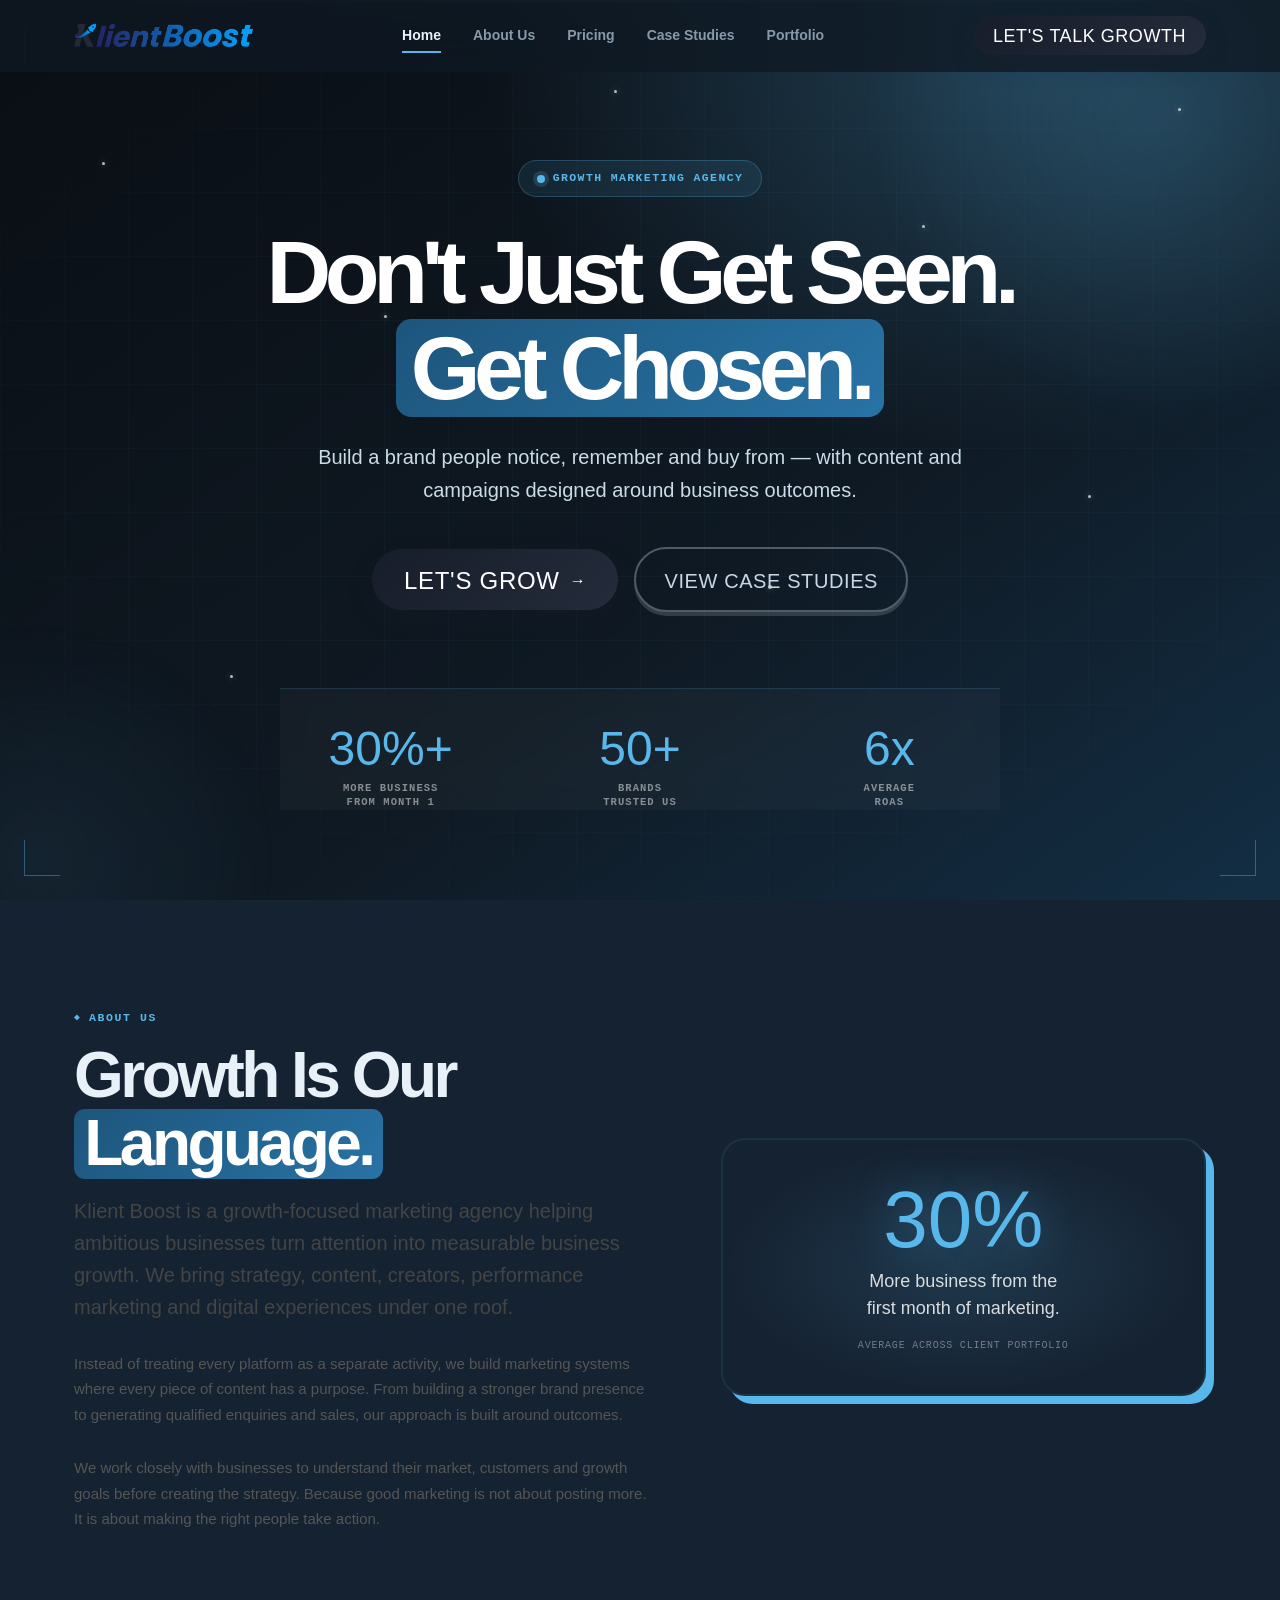
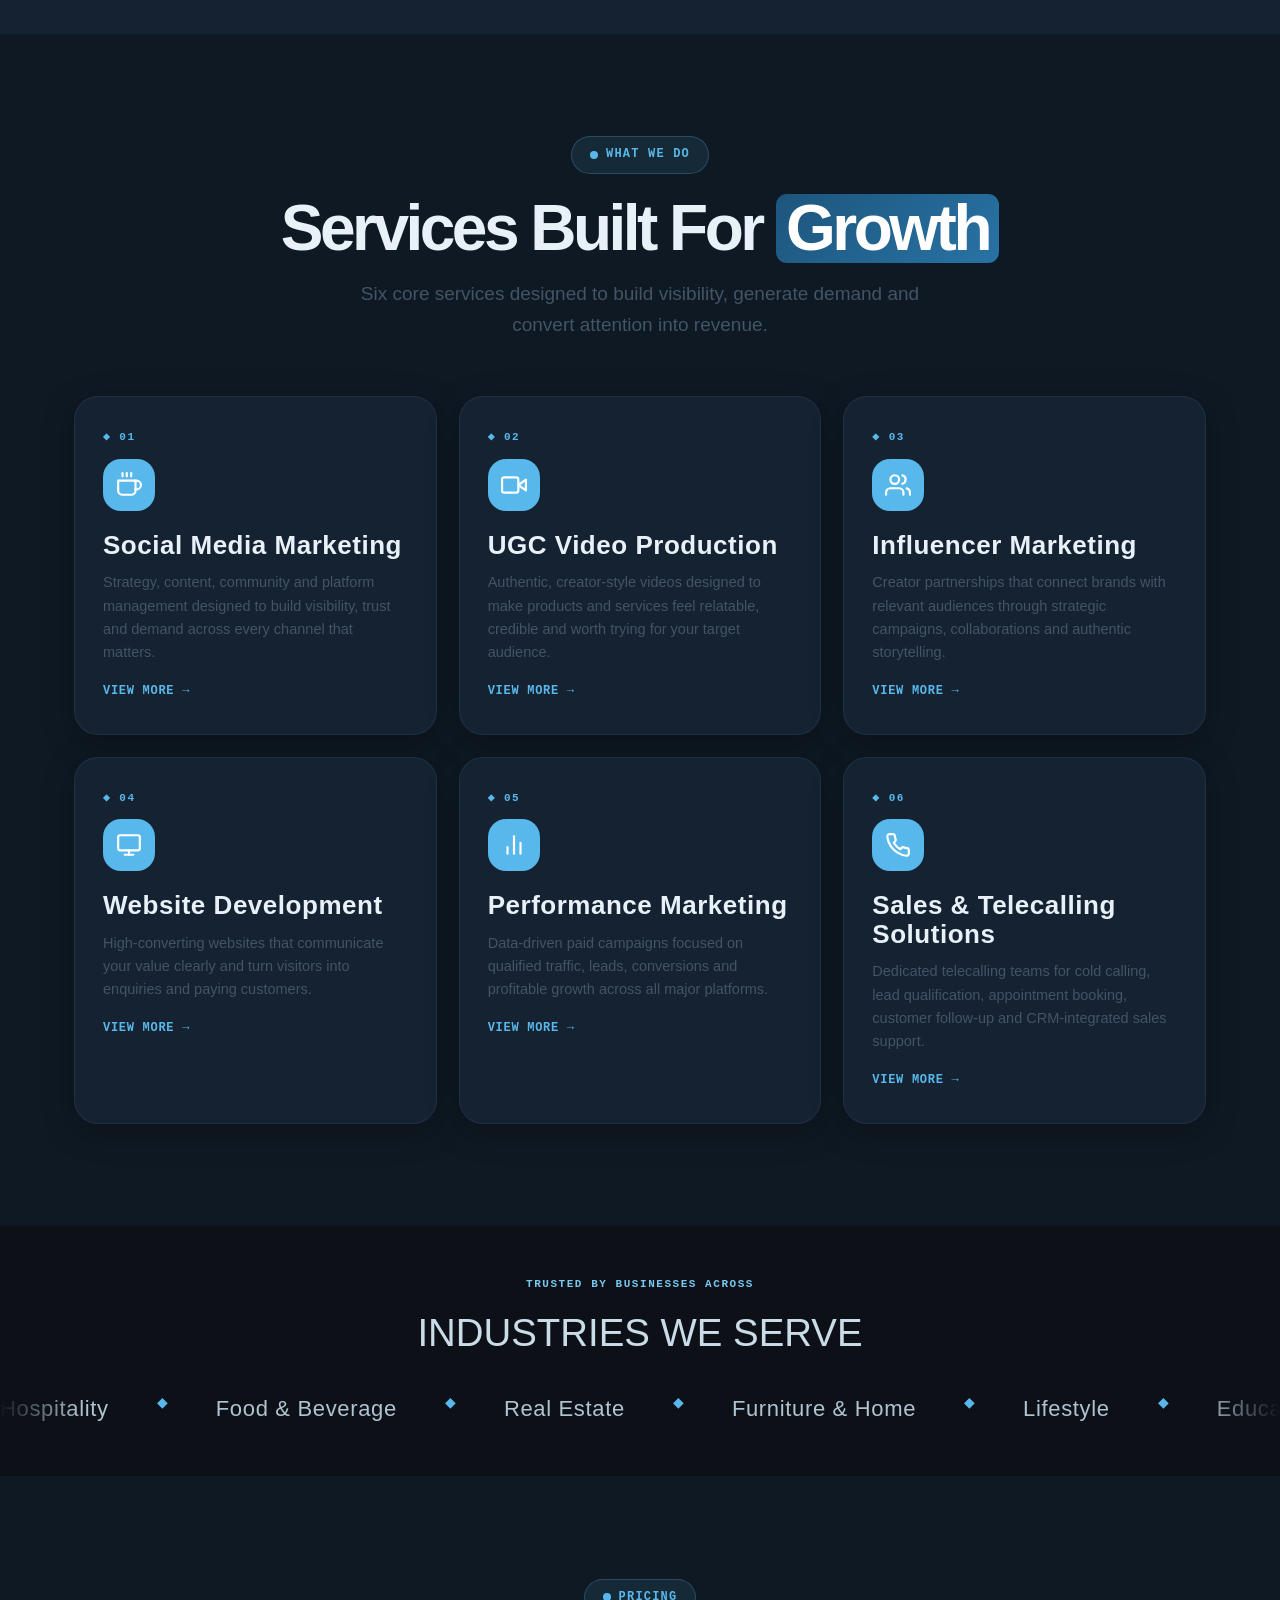
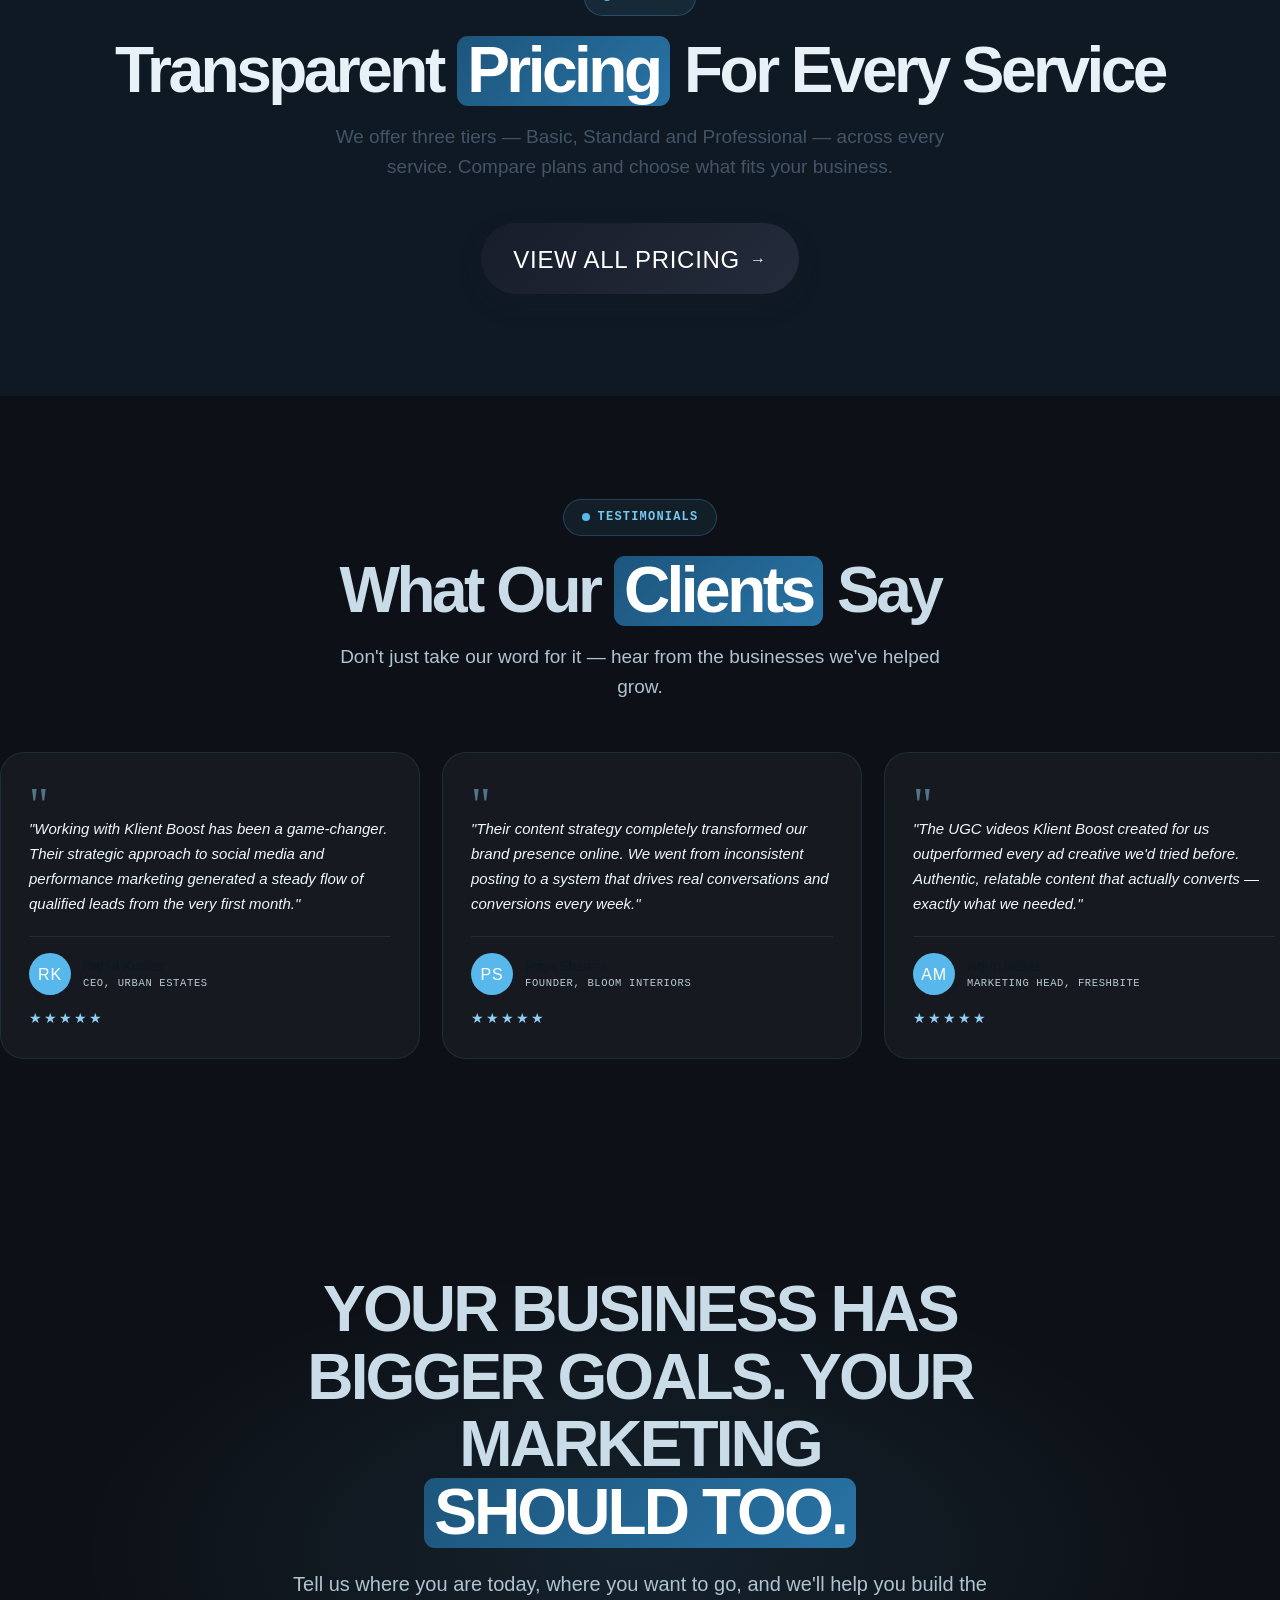
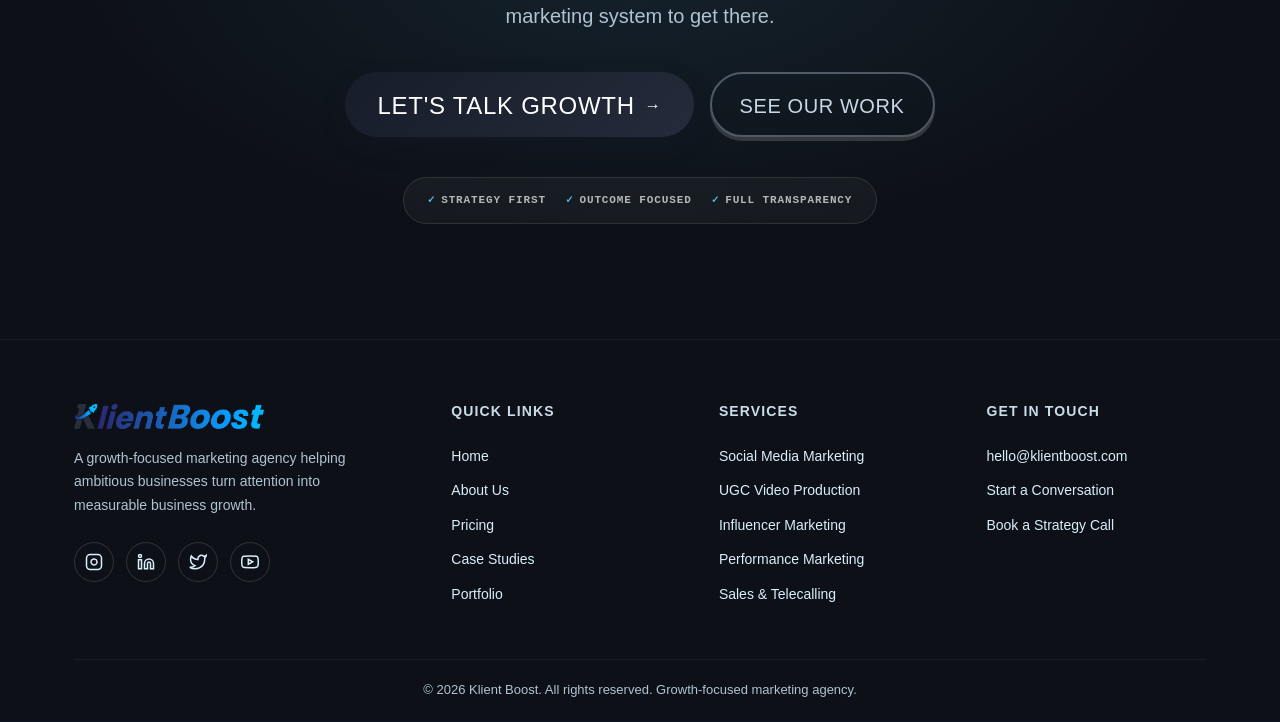
==== commit 0b4a92a3: "fixed some issues" ====
--- a/index.html
+++ b/index.html
@@ -83,22 +83,10 @@
                 <span>Growth Marketing Agency</span>
             </div>
 
-            <!-- Slide 1 -->
+            <!-- Primary hero message -->
             <div class="hero-slide active" data-slide="0">
-                <h1>Marketing That <span class="hi">Moves</span> Business.</h1>
-                <p class="hero-lead">We combine social media, creators, performance marketing and digital experiences to help brands attract attention, generate demand and grow.</p>
-            </div>
-
-            <!-- Slide 2 -->
-            <div class="hero-slide" data-slide="1">
                 <h1>Don't Just Get Seen. <span class="hi">Get Chosen.</span></h1>
                 <p class="hero-lead">Build a brand people notice, remember and buy from — with content and campaigns designed around business outcomes.</p>
-            </div>
-
-            <!-- Slide 3 -->
-            <div class="hero-slide" data-slide="2">
-                <h1>From Content to <span class="hi">Customers.</span></h1>
-                <p class="hero-lead">Your marketing should do more than look good. It should create conversations, leads and revenue.</p>
             </div>
 
             <!-- CTAs -->
@@ -110,13 +98,6 @@
                 <a href="case-studies.html" class="btn-ghost" style="color:#fafaf7;border-color:rgba(250,250,247,0.3);box-shadow:0 4px 0 rgba(250,250,247,0.15);">
                     View Case Studies
                 </a>
-            </div>
-
-            <!-- Slider Dots -->
-            <div class="hero-slider-dots">
-                <span class="dot active" data-slide="0"></span>
-                <span class="dot" data-slide="1"></span>
-                <span class="dot" data-slide="2"></span>
             </div>
 
             <!-- Hero Stats -->
@@ -480,7 +461,7 @@
     <div class="container">
         <div class="footer-grid">
             <div>
-                <div class="footer-brand">Klient<span class="brand-accent">Boost</span></div>
+                <a href="index.html" class="footer-brand footer-logo" aria-label="Klient Boost home"><img src="klientboost-logo.png" alt="Klient Boost" width="320" height="72"></a>
                 <p class="footer-desc">A growth-focused marketing agency helping ambitious businesses turn attention into measurable business growth.</p>
                 <div class="footer-social">
                     <a href="#" aria-label="Instagram">
--- a/styles.css
+++ b/styles.css
@@ -2541,4 +2541,51 @@
         scroll-behavior: auto !important;
         transition-duration: .01ms !important;
     }
-}+}
+
+/* Contrast pass: readable typography on every dark surface; navbar stays unchanged. */
+.hero, .page-hero, .testimonials, .final-cta, .site-footer { color: #F8FCFF; }
+.hero h1, .page-hero h1, .testimonials h2, .final-cta h2, .site-footer h1, .site-footer h2, .site-footer h3, .site-footer h4 { color: #FFFFFF; }
+.hero p, .page-hero p, .testimonials p, .final-cta p, .site-footer p { color: #C9DCE8; }
+.hero a:not(.btn-primary), .page-hero a:not(.btn-primary), .testimonials a:not(.btn-primary), .final-cta a:not(.btn-primary), .site-footer a { color: #D9EEFA; }
+.hero a:not(.btn-primary):hover, .page-hero a:not(.btn-primary):hover, .testimonials a:not(.btn-primary):hover, .final-cta a:not(.btn-primary):hover, .site-footer a:hover { color: #59B8EB; }
+.testimonial-text { color: #EDF8FF !important; }
+.testimonial-author p, .footer-col p, .footer-bottom { color: #B6CBD8 !important; }
+.testimonial-stars, .testimonial-quote-mark, .footer-col h4 { color: #8FD0F2 !important; }
+.footer-logo { display: inline-flex; align-items: center; margin-bottom: 18px; }
+.footer-logo img { display: block; width: min(190px, 100%); height: auto; filter: brightness(1.15); }
+.about, .services, .packages, .case-studies-grid, .portfolio-grid, .faq-list { color: #111827; }
+.about p, .services p, .packages p, .case-card p, .faq-answer { color: #425466; }
+
+/* Primary controls use the deep navy sampled from the logo. */
+.nav-cta, .btn-primary, .package-cta, .filter-tab.active, .filter-tab:hover {
+    background: linear-gradient(135deg, #171D2A 0%, #242B3A 100%);
+    border-color: #242B3A;
+    color: #FFFFFF;
+    box-shadow: 0 10px 24px rgba(23, 29, 42, .24);
+}
+.nav-cta:hover, .btn-primary:hover, .package-cta:hover, .filter-tab.active:hover {
+    background: #111722;
+    border-color: #111722;
+    box-shadow: 0 14px 30px rgba(23, 29, 42, .34);
+}
+
+/* Darker blue emphasis, matching the deeper grade of the brand mark. */
+.hi { background: linear-gradient(135deg, #1D557C 0%, #2873A5 100%); color: #FFFFFF; }
+.hero h1 .hi { background: linear-gradient(135deg, #1D557C 0%, #2873A5 100%); color: #FFFFFF; transform: none; }
+
+/* Dark-theme readability: lift headings and supporting copy without making them stark white. */
+.trust-section .trust-title,
+.testimonials .section-title,
+.final-cta h2,
+.site-footer h2,
+.site-footer h3,
+.site-footer h4 { color: #C9DCE8 !important; }
+.trust-section .trust-label,
+.testimonials .badge-label,
+.final-cta .eyebrow { color: #77C7EF !important; }
+.trust-section .marquee-item { color: #AFC3D1; }
+.testimonials .section-subtitle,
+.final-cta .lead,
+.site-footer p,
+.site-footer .footer-bottom { color: #AFC3D1 !important; }
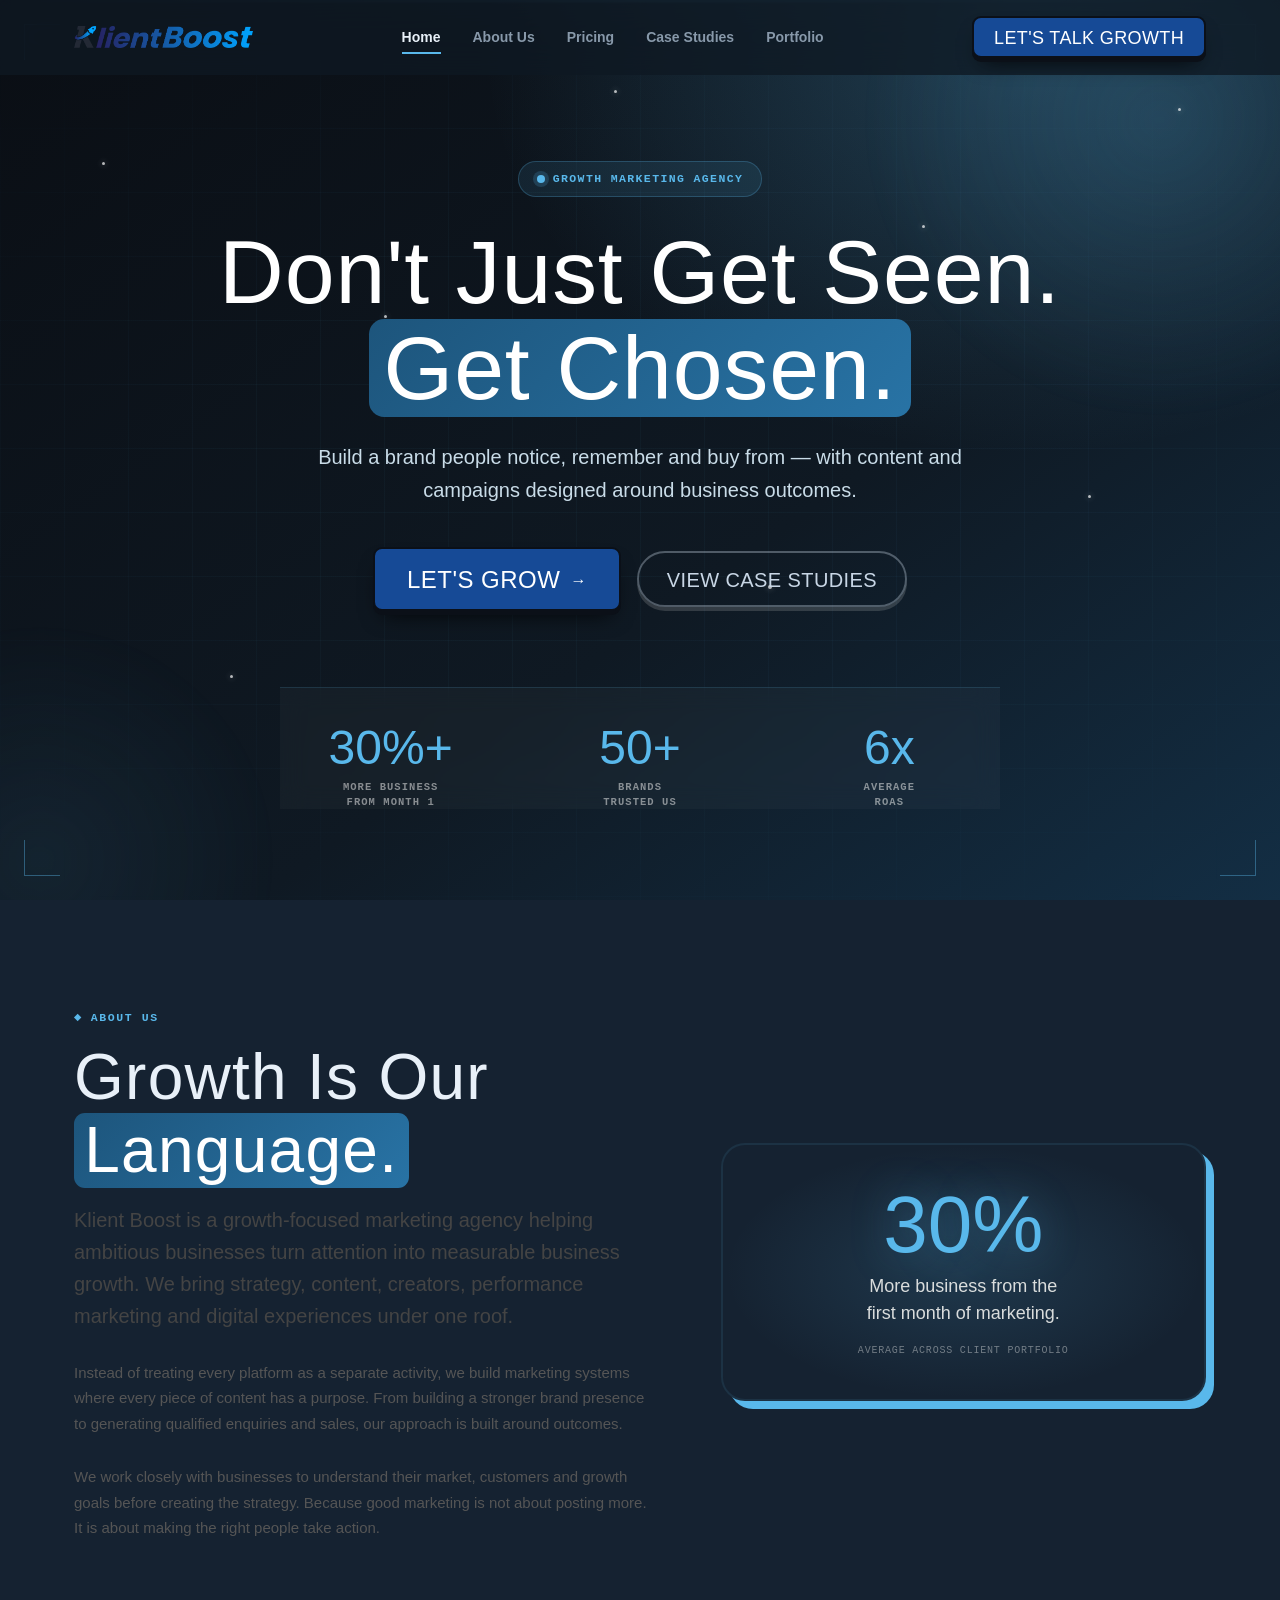
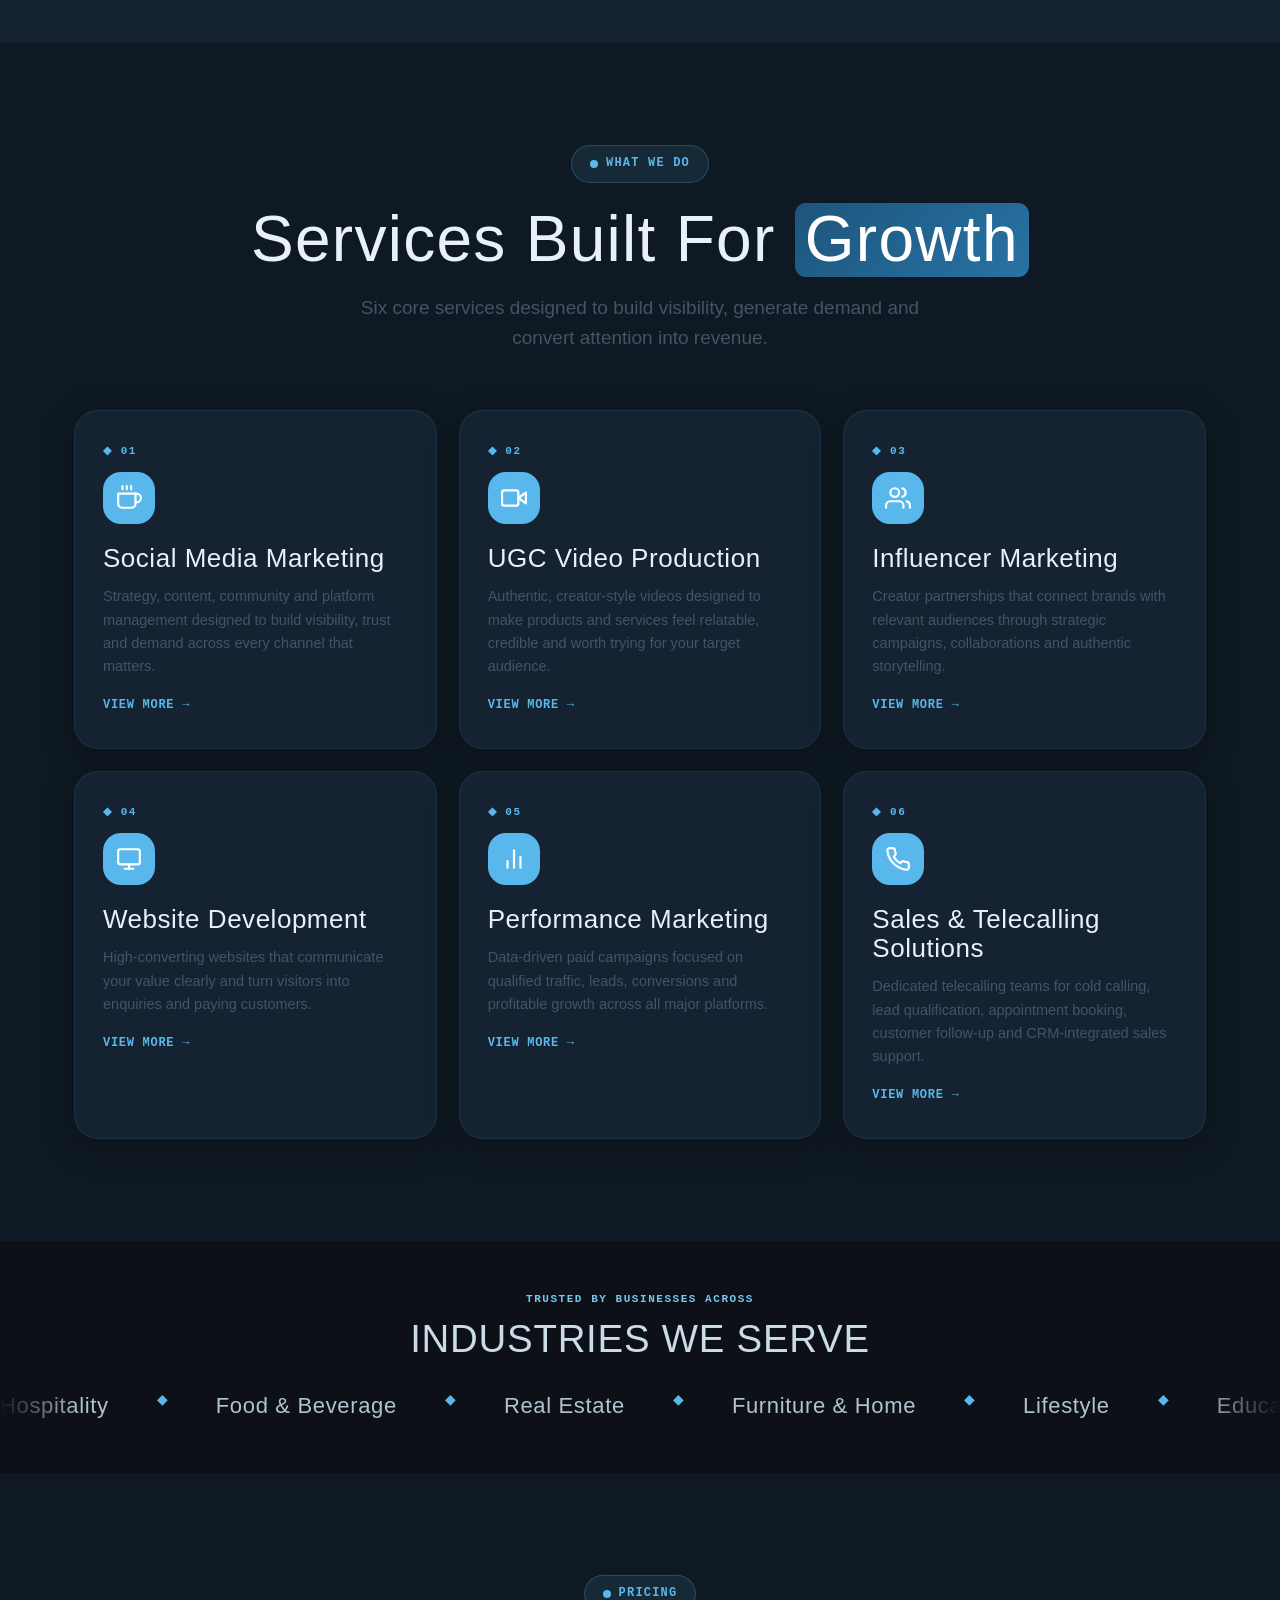
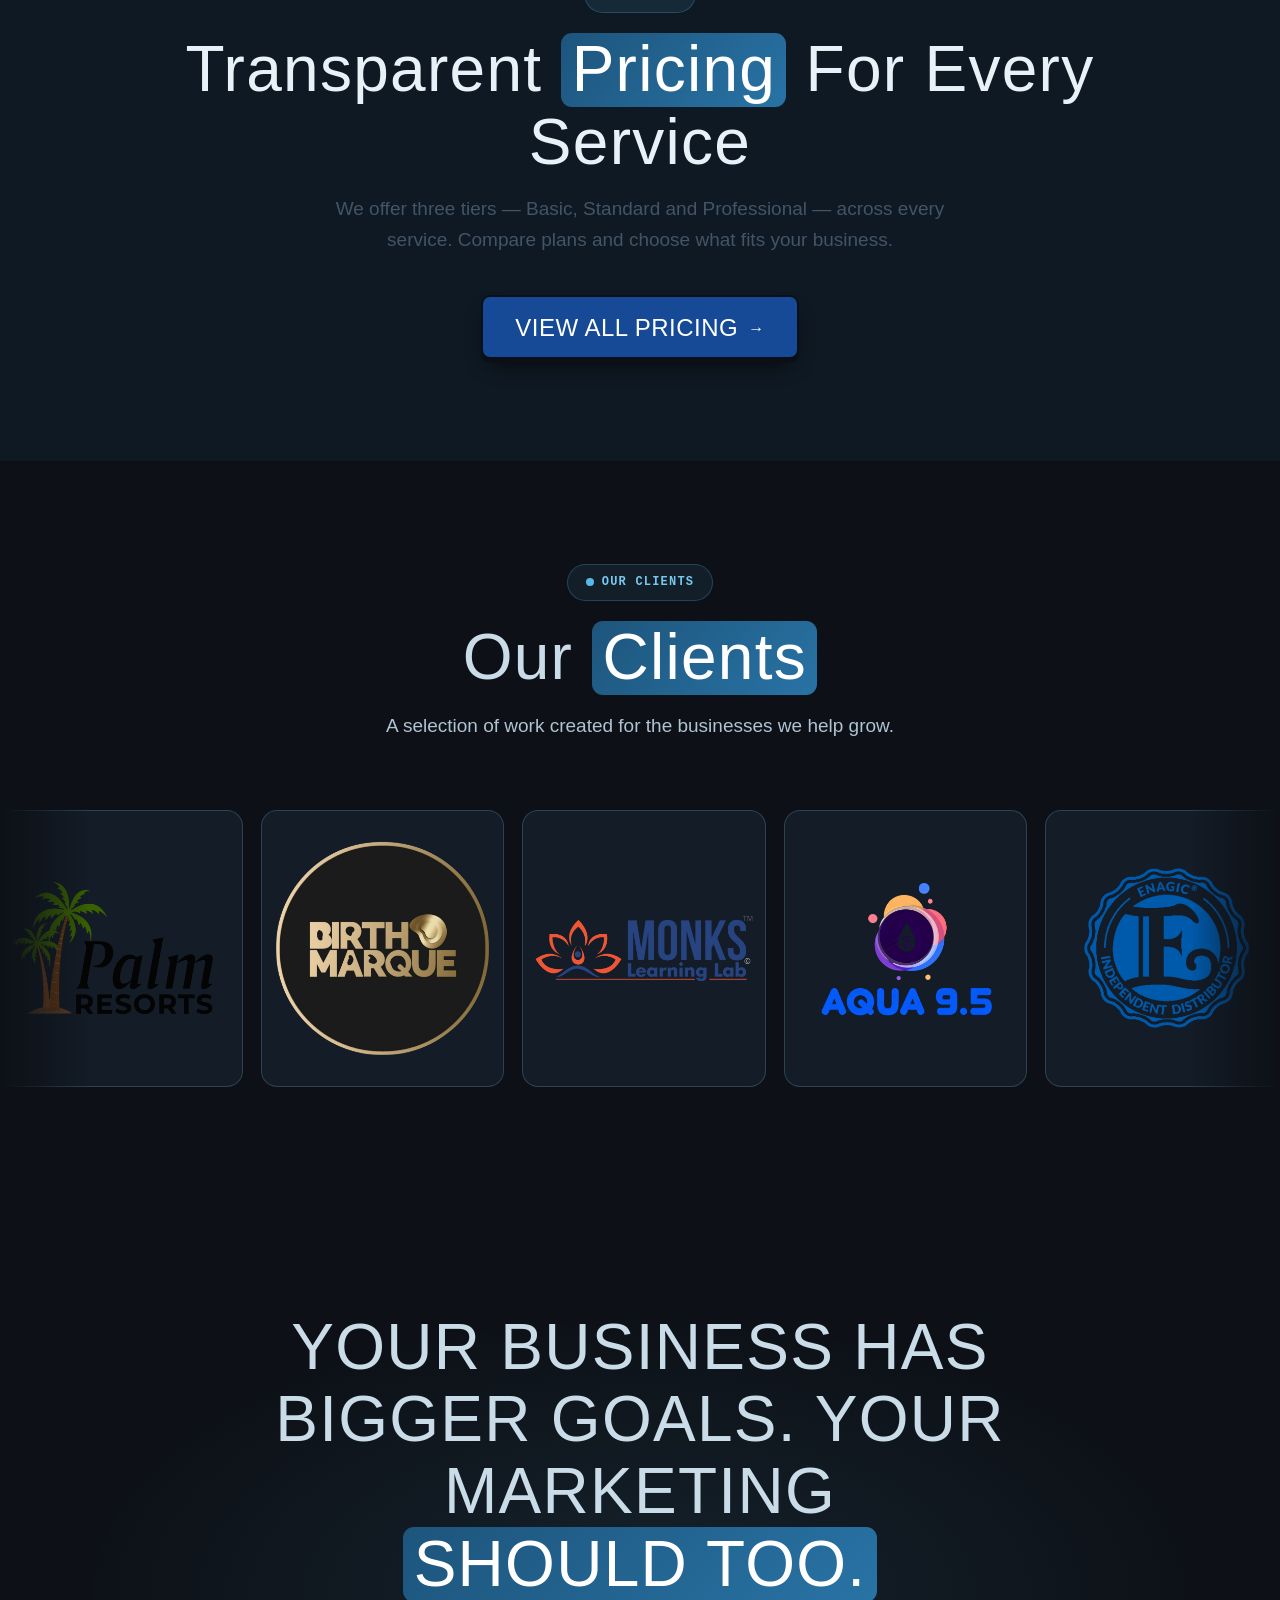
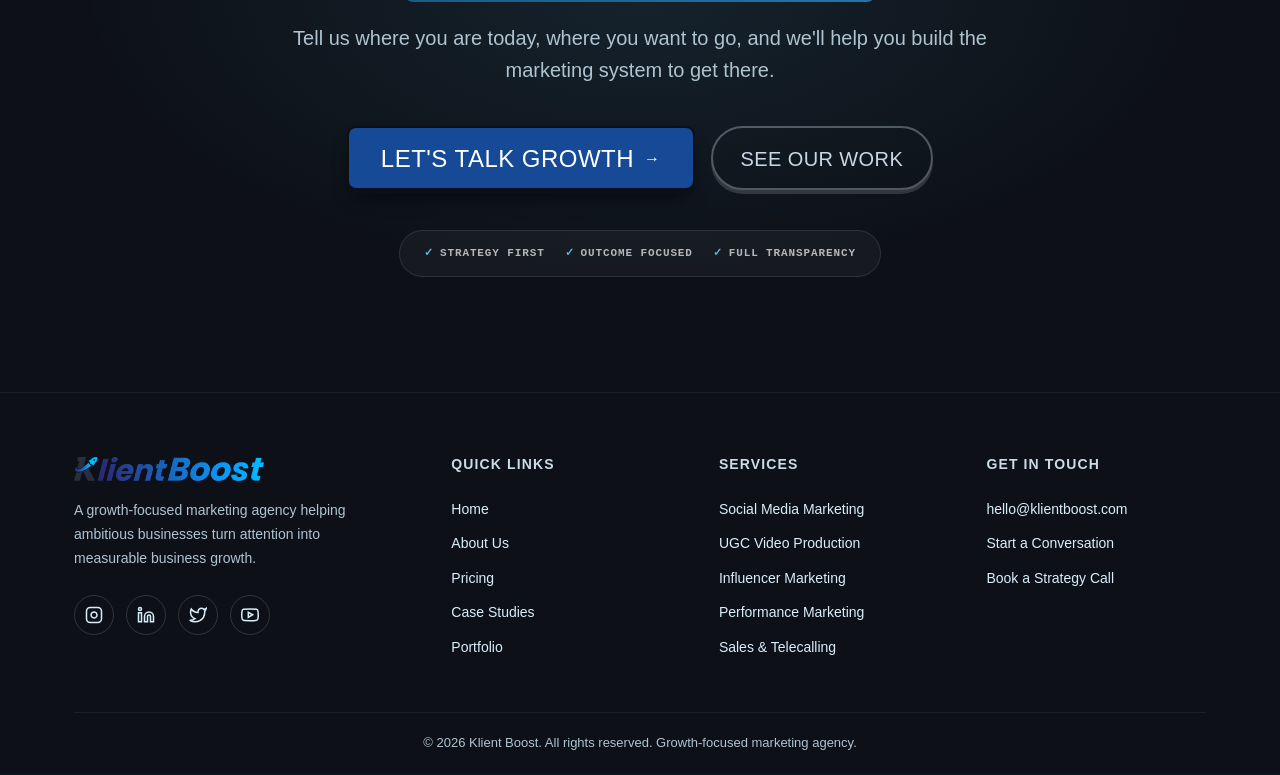
==== commit 2d82feed: "edited buttons and added portfolio images" ====
--- a/index.html
+++ b/index.html
@@ -284,10 +284,10 @@
         <div class="testimonials-header reveal">
             <div class="section-badge" style="background:rgba(89,184,235,0.08);border-color:rgba(89,184,235,0.25);">
                 <span class="badge-dot"></span>
-                <span class="badge-label">Testimonials</span>
-            </div>
-            <h2 class="section-title" style="color:var(--paper);">What Our <span class="hi">Clients</span> Say</h2>
-            <p class="section-subtitle" style="color:rgba(250,250,247,0.6);margin:0 auto;">Don't just take our word for it — hear from the businesses we've helped grow.</p>
+                <span class="badge-label">Our Clients</span>
+            </div>
+            <h2 class="section-title" style="color:var(--paper);">Our <span class="hi">Clients</span></h2>
+            <p class="section-subtitle" style="color:rgba(250,250,247,0.6);margin:0 auto;">A selection of work created for the businesses we help grow.</p>
         </div>
     </div>
 
@@ -429,6 +429,9 @@
                 <div class="testimonial-stars">★★★★★</div>
             </div>
         </div>
+    </div>
+    <div class="client-gallery" aria-label="Our clients portfolio showcase">
+        <div class="client-gallery-track" id="clientGalleryTrack"></div>
     </div>
 </section>
 
--- a/styles.css
+++ b/styles.css
@@ -25,9 +25,9 @@
     --line-dark: rgba(255, 255, 255, 0.08);
 
     /* Typography */
-    --f-display: sans-serif;
-    --f-body: sans-serif;
-    --f-mono: monospace;
+    --f-display: 'Bebas Neue', sans-serif;
+    --f-body: 'Inter', 'Archivo', sans-serif;
+    --f-mono: 'JetBrains Mono', monospace;
 
     /* Spacing */
     --section-pad: clamp(56px, 8vw, 110px);
@@ -2589,3 +2589,81 @@
 .final-cta .lead,
 .site-footer p,
 .site-footer .footer-bottom { color: #AFC3D1 !important; }
+
+/* Moving client portfolio gallery. */
+.testimonials-track-wrapper { display: none; }
+.client-gallery { overflow: hidden; padding: 18px 0 8px; mask-image: linear-gradient(90deg, transparent, #000 7%, #000 93%, transparent); }
+.client-gallery-track { display: flex; width: max-content; gap: 18px; animation: client-gallery-scroll 150s linear infinite; }
+.client-gallery:hover .client-gallery-track { animation-play-state: paused; }
+.client-gallery-item { width: clamp(180px, 19vw, 280px); aspect-ratio: 1 / 1.14; flex: 0 0 auto; overflow: hidden; border: 1px solid rgba(137, 201, 235, .22); border-radius: 16px; background: #131c27; }
+.client-gallery-item img { width: 100%; height: 100%; object-fit: cover; }
+@keyframes client-gallery-scroll { to { transform: translateX(-50%); } }
+@media (prefers-reduced-motion: reduce) { .client-gallery-track { animation: none; overflow-x: auto; } }
+
+/* Reference button treatment: raised, squared controls with the existing navy color palette. */
+.nav-cta,
+.btn-primary,
+.package-cta {
+    position: relative;
+    overflow: hidden;
+    background: linear-gradient(180deg, #2D3A4C 0%, #242B3A 50%, #171D2A 100%);
+    color: #FFFFFF;
+    border: 2.5px solid #0B1018;
+    border-radius: 9px;
+    box-shadow: 0 4px 0 #0B1018, 0 12px 22px -10px rgba(0, 0, 0, .9);
+    font-family: var(--f-display);
+    letter-spacing: .03em;
+    text-transform: uppercase;
+    transition: transform .08s ease, box-shadow .08s ease, filter .12s ease;
+}
+.nav-cta::before,
+.btn-primary::before,
+.package-cta::before {
+    content: '';
+    position: absolute;
+    inset: 0 auto 0 -100%;
+    width: 70%;
+    background: linear-gradient(90deg, transparent, rgba(255,255,255,.25), transparent);
+    transform: skewX(-22deg);
+    transition: left .55s ease;
+}
+.nav-cta:hover::before,
+.btn-primary:hover::before,
+.package-cta:hover::before { left: 130%; }
+.nav-cta:hover,
+.btn-primary:hover,
+.package-cta:hover { background: linear-gradient(180deg, #34455A 0%, #242B3A 55%, #171D2A 100%); transform: translateY(-1px); box-shadow: 0 5px 0 #0B1018, 0 14px 25px -10px rgba(0, 0, 0, .95); filter: none; }
+.nav-cta:active,
+.btn-primary:active,
+.package-cta:active { transform: translateY(3px); box-shadow: 0 1px 0 #0B1018, 0 4px 10px -6px rgba(0, 0, 0, .8); }
+
+/* Bebas Neue has its own condensed proportions; avoid synthetic weight and compressed tracking. */
+h1, h2, h3, h4 { font-family: var(--f-display); font-weight: 400; letter-spacing: .02em; }
+.hero h1, .page-hero h1 { letter-spacing: .01em; }
+
+/* Apply the reference display-font metrics consistently throughout the interface. */
+.section-title,
+.trust-title,
+.service-card h3,
+.package-card h3,
+.case-card h3,
+.portfolio-overlay h4,
+.faq-item summary,
+.final-cta h2,
+.footer-brand,
+.nav-cta,
+.btn-primary,
+.btn-ghost,
+.package-cta,
+.filter-tab,
+.case-toggle {
+    font-family: var(--f-display);
+    font-weight: 400;
+    letter-spacing: .02em;
+    line-height: 1.12;
+}
+body, p, a, button, input, textarea, select { font-kerning: normal; text-rendering: optimizeLegibility; }
+
+/* Deep royal blue sampled from the supplied brand reference. */
+.nav-cta, .btn-primary, .package-cta { background: #164A96; }
+.nav-cta:hover, .btn-primary:hover, .package-cta:hover { background: #103C7D; }
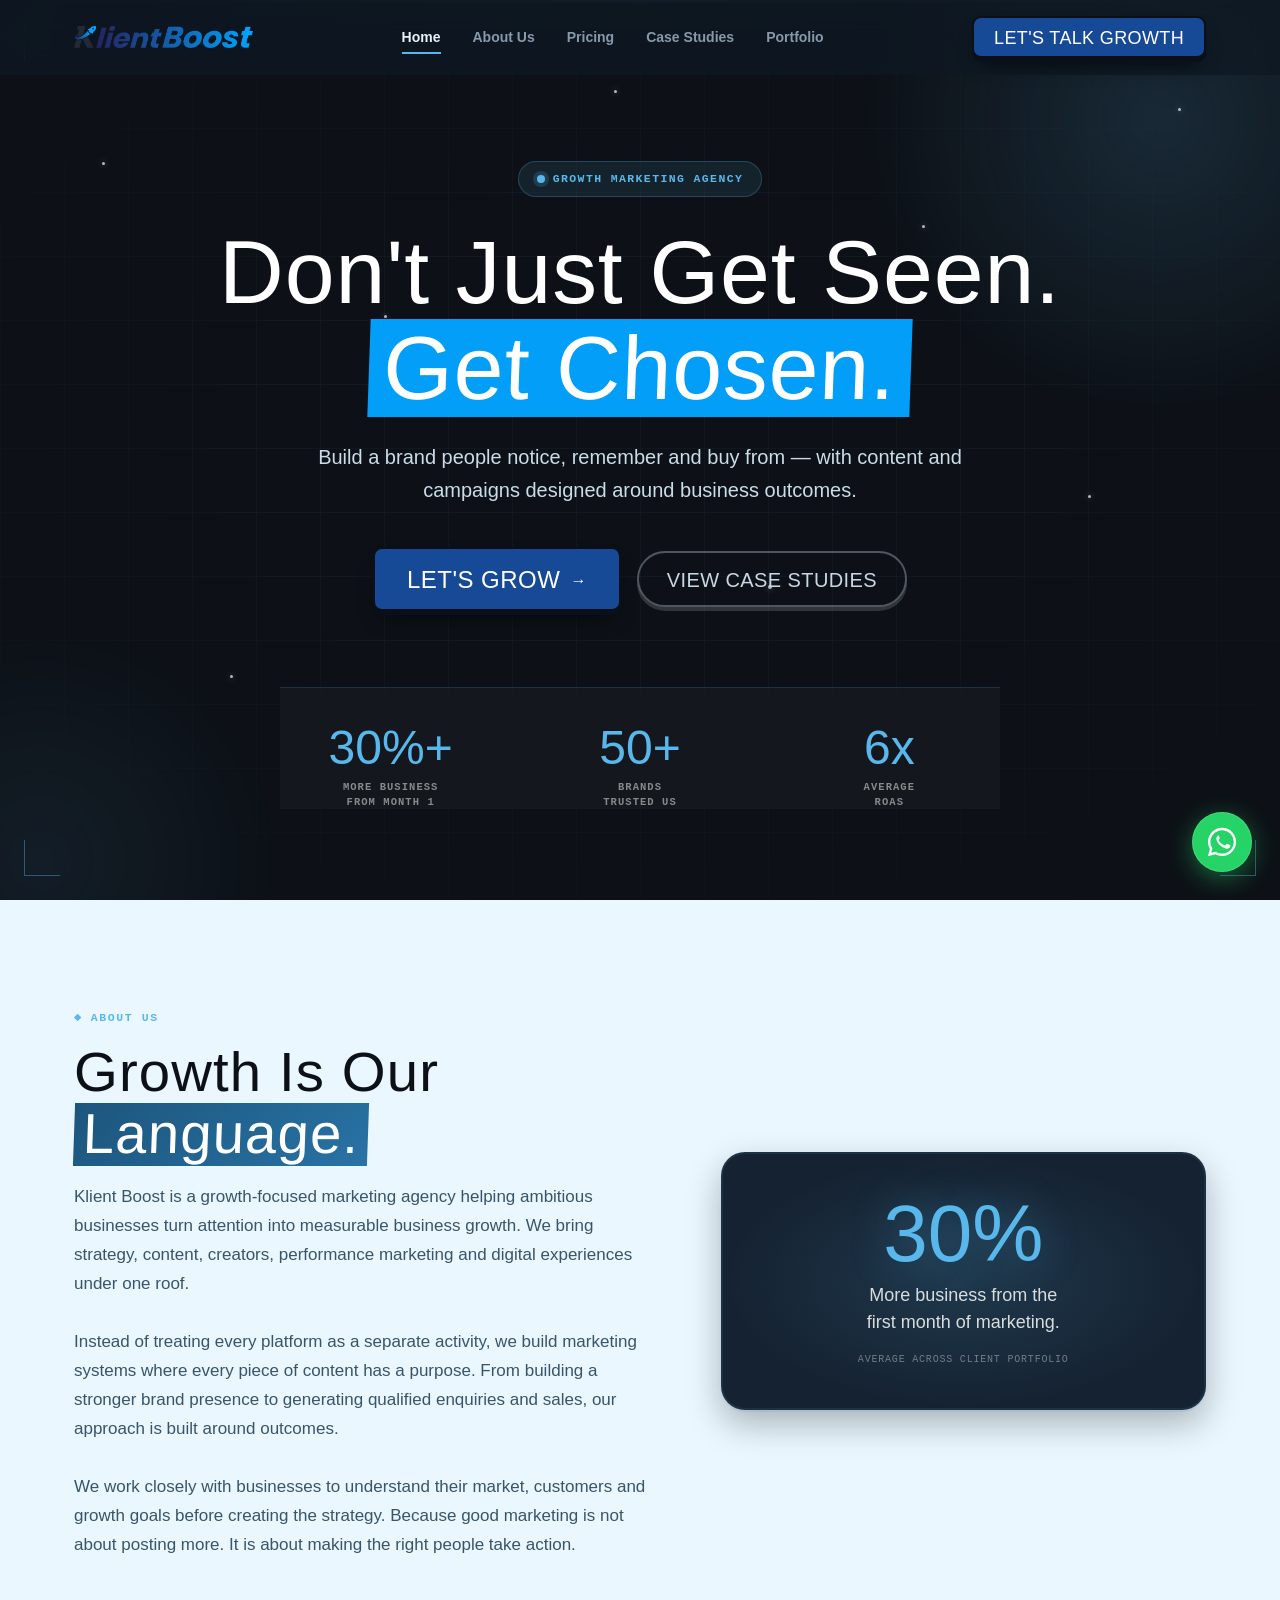
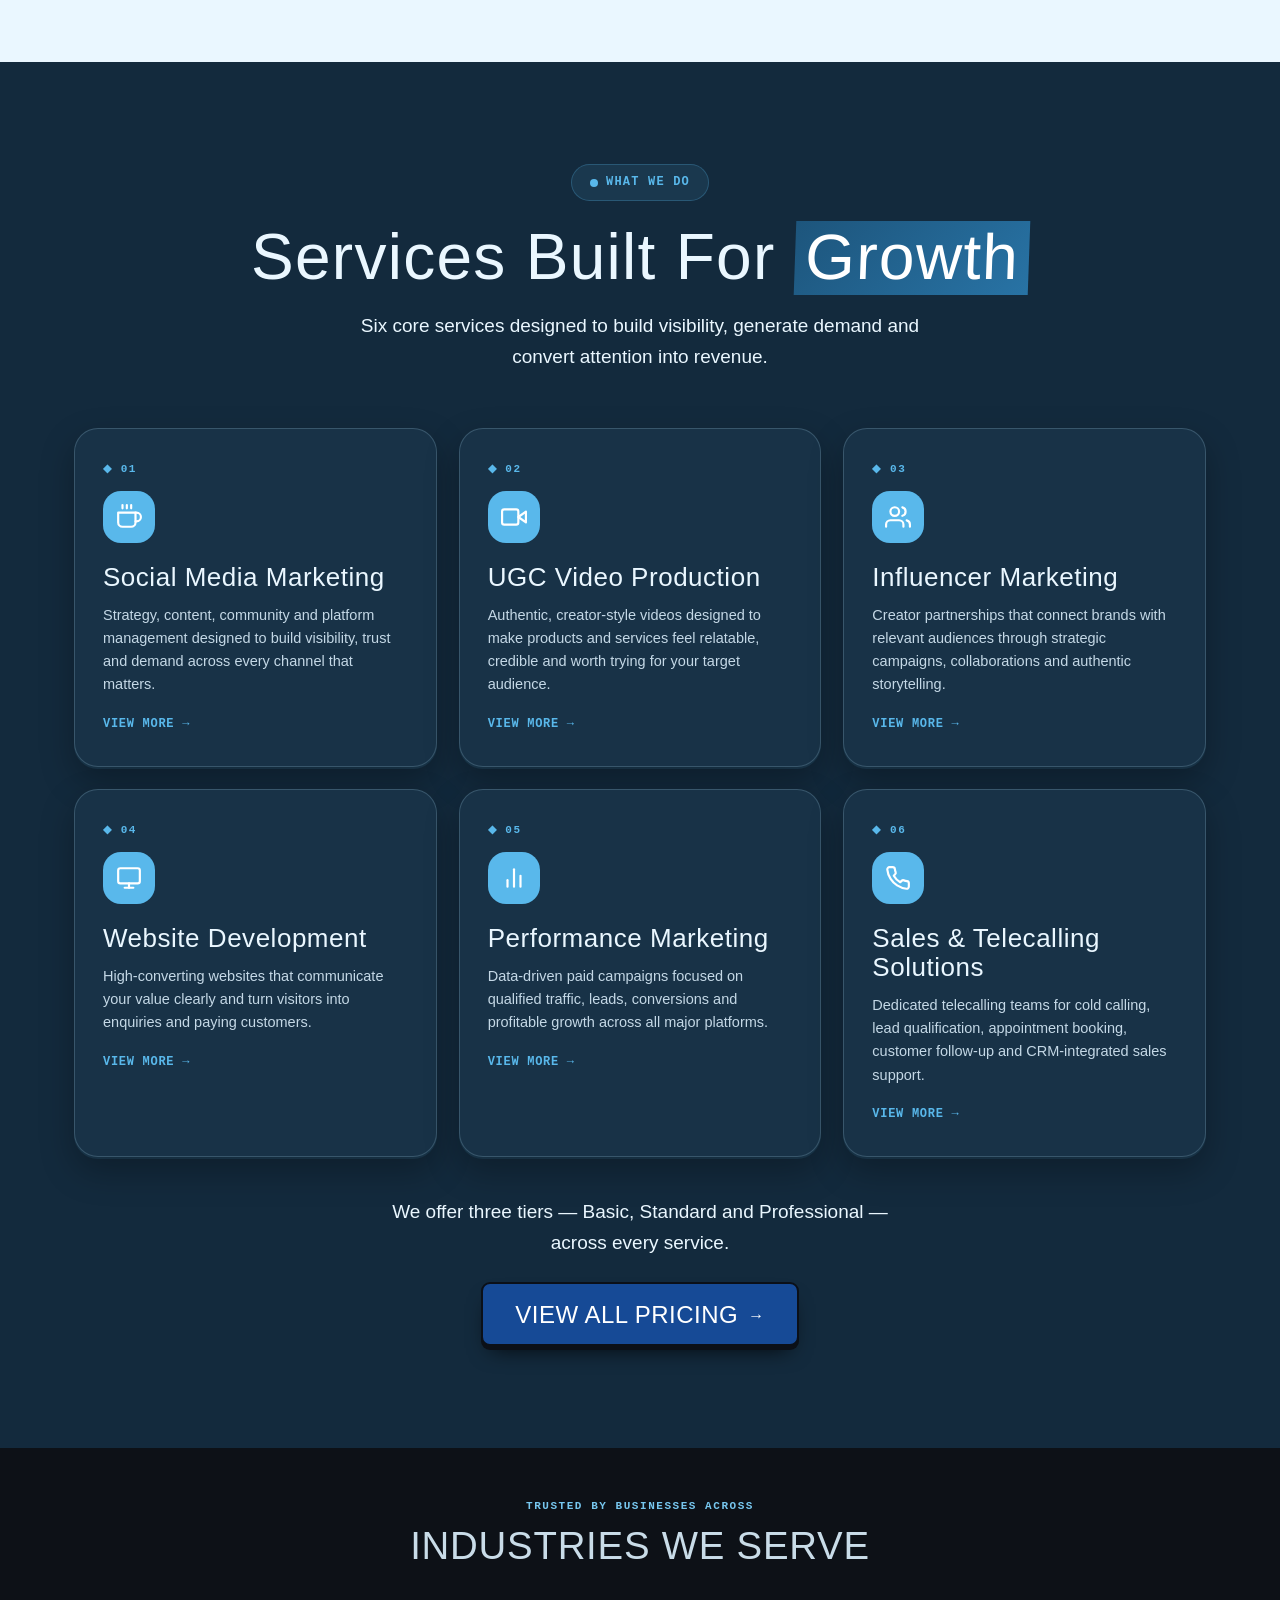
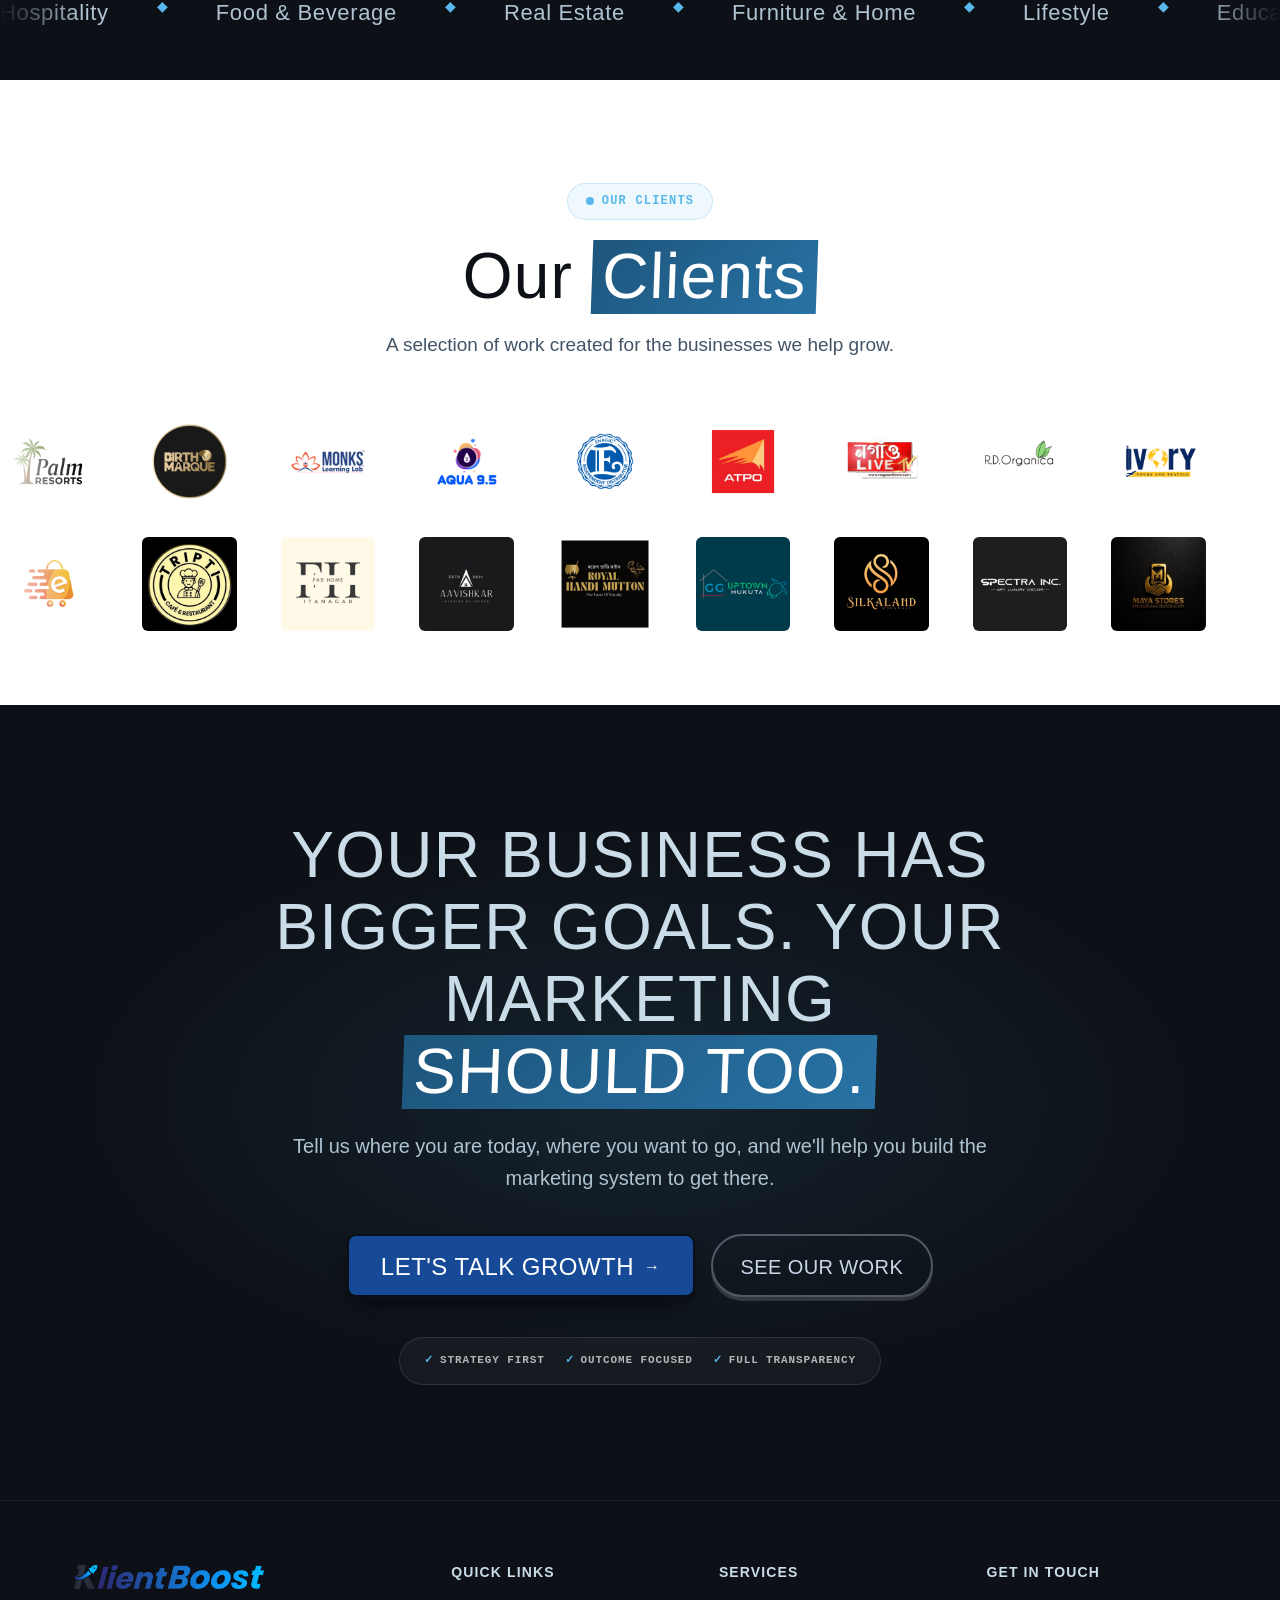
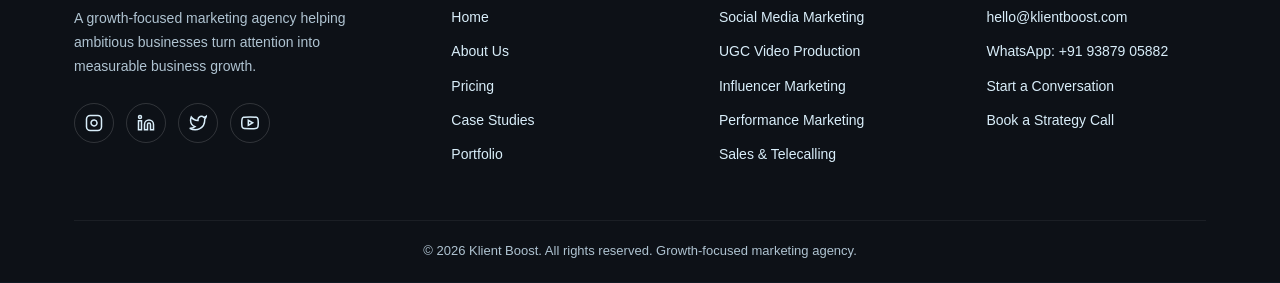
==== commit 59b1783c: "new files" ====
--- a/index.html
+++ b/index.html
@@ -126,7 +126,7 @@
             <div class="about-text">
                 <div class="eyebrow">About Us</div>
                 <h2 class="section-title">Growth Is Our <span class="hi">Language.</span></h2>
-                <p class="lead" style="color:#444;">
+                <p style="font-size:15px;color:#555;line-height:1.7;margin-bottom:28px;">
                     Klient Boost is a growth-focused marketing agency helping ambitious businesses turn attention into measurable business growth. We bring strategy, content, creators, performance marketing and digital experiences under one roof.
                 </p>
                 <p style="font-size:15px;color:#555;line-height:1.7;margin-bottom:28px;">
@@ -225,6 +225,15 @@
                 <p>Dedicated telecalling teams for cold calling, lead qualification, appointment booking, customer follow-up and CRM-integrated sales support.</p>
                 <a href="pricing.html#telecalling" class="service-view-more">View More →</a>
             </div>
+        </div>
+
+        <!-- Pricing CTA -->
+        <div class="services-pricing-cta reveal" style="text-align:center;padding-top:40px;">
+            <p class="section-subtitle" style="margin:0 auto 24px;max-width:540px;">We offer three tiers — Basic, Standard and Professional — across every service.</p>
+            <a href="pricing.html" class="btn-primary" style="display:inline-flex;">
+                <span>View All Pricing</span>
+                <span style="font-size:16px;">→</span>
+            </a>
         </div>
     </div>
 </section>
@@ -260,178 +269,26 @@
     </div>
 </section>
 
-<!-- ============== PRICING CTA ============== -->
-<section class="packages" id="pricing">
-    <div class="container" style="text-align:center;">
-        <div class="reveal">
+<!-- ============== OUR CLIENTS ============== -->
+<section class="clients-section" id="clients">
+    <div class="container">
+        <div class="clients-header reveal">
             <div class="section-badge">
                 <span class="badge-dot"></span>
-                <span class="badge-label">Pricing</span>
-            </div>
-            <h2 class="section-title">Transparent <span class="hi">Pricing</span> For Every Service</h2>
-            <p class="section-subtitle" style="margin:0 auto 40px;">We offer three tiers — Basic, Standard and Professional — across every service. Compare plans and choose what fits your business.</p>
-            <a href="pricing.html" class="btn-primary" style="display:inline-flex;">
-                <span>View All Pricing</span>
-                <span style="font-size:16px;">→</span>
-            </a>
-        </div>
-    </div>
-</section>
-
-<!-- ============== TESTIMONIALS ============== -->
-<section class="testimonials">
-    <div class="container">
-        <div class="testimonials-header reveal">
-            <div class="section-badge" style="background:rgba(89,184,235,0.08);border-color:rgba(89,184,235,0.25);">
-                <span class="badge-dot"></span>
                 <span class="badge-label">Our Clients</span>
             </div>
-            <h2 class="section-title" style="color:var(--paper);">Our <span class="hi">Clients</span></h2>
-            <p class="section-subtitle" style="color:rgba(250,250,247,0.6);margin:0 auto;">A selection of work created for the businesses we help grow.</p>
-        </div>
-    </div>
-
-    <div class="testimonials-track-wrapper">
-        <div class="testimonials-track">
-            <!-- Testimonial 1 -->
-            <div class="testimonial-card">
-                <div class="testimonial-quote-mark">"</div>
-                <p class="testimonial-text">"Working with Klient Boost has been a game-changer. Their strategic approach to social media and performance marketing generated a steady flow of qualified leads from the very first month."</p>
-                <div class="testimonial-footer">
-                    <div class="testimonial-avatar">RK</div>
-                    <div class="testimonial-author">
-                        <h4>Rahul Kumar</h4>
-                        <p>CEO, Urban Estates</p>
-                    </div>
-                </div>
-                <div class="testimonial-stars">★★★★★</div>
-            </div>
-
-            <!-- Testimonial 2 -->
-            <div class="testimonial-card">
-                <div class="testimonial-quote-mark">"</div>
-                <p class="testimonial-text">"Their content strategy completely transformed our brand presence online. We went from inconsistent posting to a system that drives real conversations and conversions every week."</p>
-                <div class="testimonial-footer">
-                    <div class="testimonial-avatar">PS</div>
-                    <div class="testimonial-author">
-                        <h4>Priya Sharma</h4>
-                        <p>Founder, Bloom Interiors</p>
-                    </div>
-                </div>
-                <div class="testimonial-stars">★★★★★</div>
-            </div>
-
-            <!-- Testimonial 3 -->
-            <div class="testimonial-card">
-                <div class="testimonial-quote-mark">"</div>
-                <p class="testimonial-text">"The UGC videos Klient Boost created for us outperformed every ad creative we'd tried before. Authentic, relatable content that actually converts — exactly what we needed."</p>
-                <div class="testimonial-footer">
-                    <div class="testimonial-avatar">AM</div>
-                    <div class="testimonial-author">
-                        <h4>Arjun Mehta</h4>
-                        <p>Marketing Head, FreshBite</p>
-                    </div>
-                </div>
-                <div class="testimonial-stars">★★★★★</div>
-            </div>
-
-            <!-- Testimonial 4 -->
-            <div class="testimonial-card">
-                <div class="testimonial-quote-mark">"</div>
-                <p class="testimonial-text">"Our website redesign by Klient Boost doubled our conversion rate in just 6 weeks. They understand how to blend great design with clear messaging that drives action."</p>
-                <div class="testimonial-footer">
-                    <div class="testimonial-avatar">NP</div>
-                    <div class="testimonial-author">
-                        <h4>Neha Patel</h4>
-                        <p>Director, LearnSphere Academy</p>
-                    </div>
-                </div>
-                <div class="testimonial-stars">★★★★★</div>
-            </div>
-
-            <!-- Testimonial 5 -->
-            <div class="testimonial-card">
-                <div class="testimonial-quote-mark">"</div>
-                <p class="testimonial-text">"We tried multiple agencies before Klient Boost. The difference? They actually understand business outcomes, not just vanity metrics. Our ROAS has never been better."</p>
-                <div class="testimonial-footer">
-                    <div class="testimonial-avatar">VT</div>
-                    <div class="testimonial-author">
-                        <h4>Vikram Thakur</h4>
-                        <p>Co-founder, StyleCraft Home</p>
-                    </div>
-                </div>
-                <div class="testimonial-stars">★★★★★</div>
-            </div>
-
-            <!-- Duplicates for infinite scroll -->
-            <div class="testimonial-card">
-                <div class="testimonial-quote-mark">"</div>
-                <p class="testimonial-text">"Working with Klient Boost has been a game-changer. Their strategic approach to social media and performance marketing generated a steady flow of qualified leads from the very first month."</p>
-                <div class="testimonial-footer">
-                    <div class="testimonial-avatar">RK</div>
-                    <div class="testimonial-author">
-                        <h4>Rahul Kumar</h4>
-                        <p>CEO, Urban Estates</p>
-                    </div>
-                </div>
-                <div class="testimonial-stars">★★★★★</div>
-            </div>
-
-            <div class="testimonial-card">
-                <div class="testimonial-quote-mark">"</div>
-                <p class="testimonial-text">"Their content strategy completely transformed our brand presence online. We went from inconsistent posting to a system that drives real conversations and conversions every week."</p>
-                <div class="testimonial-footer">
-                    <div class="testimonial-avatar">PS</div>
-                    <div class="testimonial-author">
-                        <h4>Priya Sharma</h4>
-                        <p>Founder, Bloom Interiors</p>
-                    </div>
-                </div>
-                <div class="testimonial-stars">★★★★★</div>
-            </div>
-
-            <div class="testimonial-card">
-                <div class="testimonial-quote-mark">"</div>
-                <p class="testimonial-text">"The UGC videos Klient Boost created for us outperformed every ad creative we'd tried before. Authentic, relatable content that actually converts — exactly what we needed."</p>
-                <div class="testimonial-footer">
-                    <div class="testimonial-avatar">AM</div>
-                    <div class="testimonial-author">
-                        <h4>Arjun Mehta</h4>
-                        <p>Marketing Head, FreshBite</p>
-                    </div>
-                </div>
-                <div class="testimonial-stars">★★★★★</div>
-            </div>
-
-            <div class="testimonial-card">
-                <div class="testimonial-quote-mark">"</div>
-                <p class="testimonial-text">"Our website redesign by Klient Boost doubled our conversion rate in just 6 weeks. They understand how to blend great design with clear messaging that drives action."</p>
-                <div class="testimonial-footer">
-                    <div class="testimonial-avatar">NP</div>
-                    <div class="testimonial-author">
-                        <h4>Neha Patel</h4>
-                        <p>Director, LearnSphere Academy</p>
-                    </div>
-                </div>
-                <div class="testimonial-stars">★★★★★</div>
-            </div>
-
-            <div class="testimonial-card">
-                <div class="testimonial-quote-mark">"</div>
-                <p class="testimonial-text">"We tried multiple agencies before Klient Boost. The difference? They actually understand business outcomes, not just vanity metrics. Our ROAS has never been better."</p>
-                <div class="testimonial-footer">
-                    <div class="testimonial-avatar">VT</div>
-                    <div class="testimonial-author">
-                        <h4>Vikram Thakur</h4>
-                        <p>Co-founder, StyleCraft Home</p>
-                    </div>
-                </div>
-                <div class="testimonial-stars">★★★★★</div>
-            </div>
-        </div>
-    </div>
-    <div class="client-gallery" aria-label="Our clients portfolio showcase">
-        <div class="client-gallery-track" id="clientGalleryTrack"></div>
+            <h2 class="section-title">Our <span class="hi">Clients</span></h2>
+            <p class="section-subtitle" style="margin:0 auto;">A selection of work created for the businesses we help grow.</p>
+        </div>
+    </div>
+
+    <!-- Slider Row 1 — scrolls left -->
+    <div class="client-logo-slider" aria-label="Client portfolio slider row 1">
+        <div class="client-logo-track" id="clientLogoTrackLeft"></div>
+    </div>
+    <!-- Slider Row 2 — scrolls right -->
+    <div class="client-logo-slider client-logo-slider-reverse" aria-label="Client portfolio slider row 2">
+        <div class="client-logo-track" id="clientLogoTrackRight"></div>
     </div>
 </section>
 
@@ -500,8 +357,9 @@
             <div class="footer-col">
                 <h4>Get In Touch</h4>
                 <a href="mailto:hello@klientboost.com">hello@klientboost.com</a>
-                <a href="#" onclick="contactUs(); return false;">Start a Conversation</a>
-                <a href="#" onclick="contactUs(); return false;">Book a Strategy Call</a>
+                <a href="https://wa.me/919387905882" target="_blank" rel="noopener noreferrer">WhatsApp: +91 93879 05882</a>
+                <a href="https://wa.me/919387905882" target="_blank" rel="noopener noreferrer" onclick="contactUs(); return false;">Start a Conversation</a>
+                <a href="https://wa.me/919387905882" target="_blank" rel="noopener noreferrer" onclick="contactUs(); return false;">Book a Strategy Call</a>
             </div>
         </div>
         <div class="footer-bottom">
--- a/styles.css
+++ b/styles.css
@@ -2590,15 +2590,80 @@
 .site-footer p,
 .site-footer .footer-bottom { color: #AFC3D1 !important; }
 
-/* Moving client portfolio gallery. */
+/* Moving client portfolio gallery / Dual-slider clients section */
 .testimonials-track-wrapper { display: none; }
-.client-gallery { overflow: hidden; padding: 18px 0 8px; mask-image: linear-gradient(90deg, transparent, #000 7%, #000 93%, transparent); }
-.client-gallery-track { display: flex; width: max-content; gap: 18px; animation: client-gallery-scroll 150s linear infinite; }
-.client-gallery:hover .client-gallery-track { animation-play-state: paused; }
-.client-gallery-item { width: clamp(180px, 19vw, 280px); aspect-ratio: 1 / 1.14; flex: 0 0 auto; overflow: hidden; border: 1px solid rgba(137, 201, 235, .22); border-radius: 16px; background: #131c27; }
-.client-gallery-item img { width: 100%; height: 100%; object-fit: cover; }
-@keyframes client-gallery-scroll { to { transform: translateX(-50%); } }
-@media (prefers-reduced-motion: reduce) { .client-gallery-track { animation: none; overflow-x: auto; } }
+.clients-section {
+    background: #FFFFFF;
+    padding: var(--section-pad) 0 60px;
+    overflow: hidden;
+}
+.clients-header {
+    text-align: center;
+    margin-bottom: 40px;
+}
+.clients-header .section-title {
+    color: var(--ink);
+}
+.clients-header .section-subtitle {
+    color: #425466;
+    margin: 0 auto;
+}
+.client-logo-slider {
+    overflow: hidden;
+    padding: 10px 0;
+    mask-image: linear-gradient(90deg, transparent, #000 6%, #000 94%, transparent);
+    -webkit-mask-image: linear-gradient(90deg, transparent, #000 6%, #000 94%, transparent);
+}
+.client-logo-track {
+    display: flex;
+    width: max-content;
+    gap: 36px;
+    align-items: center;
+    animation: clientLogoScrollLeft 70s linear infinite;
+}
+.client-logo-slider-reverse .client-logo-track {
+    animation: clientLogoScrollRight 70s linear infinite;
+}
+.client-logo-slider:hover .client-logo-track {
+    animation-play-state: paused;
+}
+.client-logo-item {
+    width: clamp(75px, 8vw, 115px);
+    aspect-ratio: 1 / 1;
+    flex: 0 0 auto;
+    display: flex;
+    align-items: center;
+    justify-content: center;
+    border: none !important;
+    background: transparent !important;
+    border-radius: 0 !important;
+    box-shadow: none !important;
+    padding: 4px;
+}
+.client-logo-item img {
+    max-width: 100%;
+    max-height: 100%;
+    width: auto;
+    height: auto;
+    object-fit: contain;
+    border-radius: 6px;
+    filter: contrast(1.02);
+    transition: filter 0.25s ease, transform 0.25s ease;
+}
+.client-logo-item:hover img {
+    transform: scale(1.1);
+}
+@keyframes clientLogoScrollLeft {
+    0% { transform: translateX(0); }
+    100% { transform: translateX(-50%); }
+}
+@keyframes clientLogoScrollRight {
+    0% { transform: translateX(-50%); }
+    100% { transform: translateX(0); }
+}
+@media (prefers-reduced-motion: reduce) {
+    .client-logo-track { animation: none; overflow-x: auto; }
+}
 
 /* Reference button treatment: raised, squared controls with the existing navy color palette. */
 .nav-cta,
@@ -2640,6 +2705,7 @@
 /* Bebas Neue has its own condensed proportions; avoid synthetic weight and compressed tracking. */
 h1, h2, h3, h4 { font-family: var(--f-display); font-weight: 400; letter-spacing: .02em; }
 .hero h1, .page-hero h1 { letter-spacing: .01em; }
+.hero h1 .hi { background: #029ef8; border-radius: 0; }
 
 /* Apply the reference display-font metrics consistently throughout the interface. */
 .section-title,
@@ -2667,3 +2733,484 @@
 /* Deep royal blue sampled from the supplied brand reference. */
 .nav-cta, .btn-primary, .package-cta { background: #164A96; }
 .nav-cta:hover, .btn-primary:hover, .package-cta:hover { background: #103C7D; }
+
+/* Mobile motion and footer layout. Touch devices can retain :hover, so never pause these rails there. */
+@media (max-width: 768px) {
+    .marquee-track { animation: marqueeScroll 32s linear infinite; animation-play-state: running; }
+    .client-gallery-track { animation: client-gallery-scroll 95s linear infinite; animation-play-state: running; }
+    .marquee-track:hover, .client-gallery:hover .client-gallery-track { animation-play-state: running; }
+}
+@media (max-width: 480px) {
+    .footer-grid { grid-template-columns: repeat(2, minmax(0, 1fr)); column-gap: 18px; row-gap: 30px; }
+    .footer-grid > :first-child, .footer-grid > :last-child { grid-column: 1 / -1; }
+    .footer-col { min-width: 0; }
+    .footer-col a { overflow-wrap: anywhere; }
+}
+
+/* Final section rhythm overrides. */
+.hero, .page-hero, .trust-section, .final-cta, .site-footer { background: #0D1117; }
+.about, .packages { background: #EAF7FF; color: #0D1117; }
+.services, .testimonials { background: #132A3D; color: #EAF7FF; }
+.services .section-title, .services .section-subtitle, .services h3, .testimonials .section-title { color: #EAF7FF !important; }
+.services .service-card { background: #183247; border-color: rgba(168, 212, 238, .22); }
+.services .service-card p { color: #C4D8E6; }
+.packages .section-title, .packages .section-subtitle, .packages h3 { color: #0D1117; }
+.hi, .hero h1 .hi { transform: skewX(-2deg); }
+:is(.service-card, .package-card, .case-card, .portfolio-item, .testimonial-card, .proof-banner, .client-gallery-item, .cs-card, .cs-stat, .cs-chart, .cs-note, .cs-table-wrap, .faq-item) { box-shadow: 0 14px 34px rgba(0, 0, 0, .28), 0 2px 0 rgba(89, 184, 235, .12); }
+:is(.service-card, .package-card, .case-card, .portfolio-item, .testimonial-card, .client-gallery-item, .cs-card, .cs-stat, .cs-chart, .cs-note):hover { box-shadow: 0 20px 44px rgba(0, 0, 0, .36), 0 2px 0 rgba(89, 184, 235, .2); }
+
+/* About typography: one consistent hierarchy on the bright section. */
+.about .section-title { color: #0D1117; font-size: clamp(40px, 4.4vw, 60px); line-height: 1.08; }
+.about .lead { color: #203B50 !important; font-size: clamp(19px, 1.7vw, 21px); line-height: 1.55; }
+.about-text > p:not(.lead) { color: #38556A !important; font-size: 17px !important; line-height: 1.72 !important; }
+
+/* Every highlighted phrase remains a sharp-edged rectangle. */
+.hi, .hero h1 .hi { border-radius: 0 !important; }
+
+/* Silent autoplay previews with an explicit opt-in sound control. */
+.portfolio-video { background: #0D1117; }
+.portfolio-video video { display: block; width: 100%; height: 100%; object-fit: cover; background: #0D1117; }
+.video-sound-toggle { position: absolute; top: 14px; right: 14px; z-index: 3; padding: 8px 11px; border: 1px solid rgba(255, 255, 255, .42); border-radius: 6px; background: rgba(13, 17, 23, .82); color: #FFFFFF; font-family: var(--f-mono); font-size: 10px; font-weight: 700; letter-spacing: .05em; text-transform: uppercase; backdrop-filter: blur(8px); }
+.video-sound-toggle:hover, .video-sound-toggle:focus-visible { background: #164A96; border-color: #164A96; }
+.portfolio-video .portfolio-overlay { pointer-events: none; }
+@media (max-width: 768px) { .video-sound-toggle { top: 10px; right: 10px; } }
+
+/* ============== PORTFOLIO V2 — MASONRY + MEDIA ============== */
+
+/* --- Category containers --- */
+.portfolio-category {
+    padding-bottom: 20px;
+}
+
+/* --- Masonry Grid --- */
+.portfolio-masonry {
+    column-count: 4;
+    column-gap: 16px;
+    padding-bottom: 20px;
+}
+.portfolio-masonry-landscape {
+    column-count: 2;
+    column-gap: 20px;
+}
+
+/* --- Portfolio Card (shared) --- */
+.portfolio-card {
+    break-inside: avoid;
+    margin-bottom: 20px;
+    border-radius: var(--radius-md);
+    overflow: hidden;
+    border: 2px solid var(--ink);
+    background: var(--paper-2);
+    transition: transform 0.3s cubic-bezier(.22,1,.36,1), box-shadow 0.3s;
+    cursor: pointer;
+    position: relative;
+}
+.portfolio-card:hover {
+    transform: translateY(-6px);
+    box-shadow: 0 14px 34px rgba(0,0,0,.28), 0 2px 0 rgba(89,184,235,.12);
+}
+
+/* --- Card info bar --- */
+.card-info {
+    padding: 14px 16px;
+    background: var(--paper);
+    border-top: 1px solid rgba(0,0,0,0.06);
+}
+.card-info h4 {
+    font-family: var(--f-display);
+    font-size: 18px;
+    color: var(--ink);
+    margin-bottom: 4px;
+    letter-spacing: 0.01em;
+}
+.card-tag {
+    font-family: var(--f-mono);
+    font-size: 10.5px;
+    font-weight: 700;
+    letter-spacing: 0.08em;
+    text-transform: uppercase;
+    color: var(--primary);
+}
+
+/* --- Video Card --- */
+.video-wrapper {
+    position: relative;
+    background: #0D1117;
+    aspect-ratio: 9/16;
+    overflow: hidden;
+}
+.video-wrapper video {
+    display: block;
+    width: 100%;
+    height: 100%;
+    object-fit: cover;
+    background: #0D1117;
+}
+
+/* Play button overlay */
+.video-play-btn {
+    position: absolute;
+    inset: 0;
+    display: flex;
+    align-items: center;
+    justify-content: center;
+    background: rgba(13,17,23,0.35);
+    border: none;
+    cursor: pointer;
+    z-index: 2;
+    transition: background 0.3s;
+}
+.video-play-btn svg {
+    width: 52px;
+    height: 52px;
+    color: #fff;
+    filter: drop-shadow(0 2px 8px rgba(0,0,0,0.5));
+    transition: transform 0.25s;
+}
+.video-play-btn:hover {
+    background: rgba(13,17,23,0.2);
+}
+.video-play-btn:hover svg {
+    transform: scale(1.15);
+}
+.video-play-btn.hidden {
+    display: none;
+}
+
+/* Sound toggle button */
+.video-sound-btn {
+    position: absolute;
+    top: 12px;
+    right: 12px;
+    z-index: 3;
+    width: 40px;
+    height: 40px;
+    display: none;
+    align-items: center;
+    justify-content: center;
+    border: 1px solid rgba(255,255,255,0.35);
+    border-radius: 50%;
+    background: rgba(13,17,23,0.7);
+    backdrop-filter: blur(8px);
+    color: #fff;
+    cursor: pointer;
+    transition: background 0.2s, border-color 0.2s;
+}
+.video-sound-btn svg {
+    width: 18px;
+    height: 18px;
+}
+.video-sound-btn:hover {
+    background: rgba(22,74,150,0.85);
+    border-color: rgba(89,184,235,0.6);
+}
+.video-wrapper.is-playing .video-sound-btn {
+    display: flex;
+}
+
+/* --- Photo Card (Websites) --- */
+.portfolio-photo-card {
+    cursor: pointer;
+}
+.portfolio-photo-card img {
+    display: block;
+    width: 100%;
+    height: auto;
+    transition: transform 0.4s cubic-bezier(.22,1,.36,1);
+}
+.portfolio-photo-card:hover img {
+    transform: scale(1.04);
+}
+.website-link {
+    display: block;
+    position: relative;
+    overflow: hidden;
+}
+.card-link-icon {
+    position: absolute;
+    top: 12px;
+    right: 12px;
+    width: 40px;
+    height: 40px;
+    display: flex;
+    align-items: center;
+    justify-content: center;
+    border-radius: 50%;
+    background: rgba(13,17,23,0.7);
+    backdrop-filter: blur(8px);
+    color: #fff;
+    opacity: 0;
+    transform: translateY(8px);
+    transition: opacity 0.3s, transform 0.3s;
+    z-index: 2;
+}
+.portfolio-photo-card:hover .card-link-icon {
+    opacity: 1;
+    transform: translateY(0);
+}
+
+/* --- Lightbox Modal --- */
+.lightbox-overlay {
+    position: fixed;
+    inset: 0;
+    z-index: 10000;
+    background: rgba(0,0,0,0.92);
+    backdrop-filter: blur(12px);
+    display: flex;
+    align-items: center;
+    justify-content: center;
+    opacity: 0;
+    visibility: hidden;
+    transition: opacity 0.35s, visibility 0.35s;
+}
+.lightbox-overlay[hidden] {
+    display: flex;
+    opacity: 0;
+    visibility: hidden;
+}
+.lightbox-overlay.active {
+    opacity: 1;
+    visibility: visible;
+}
+.lightbox-content {
+    max-width: 90vw;
+    max-height: 85vh;
+    display: flex;
+    align-items: center;
+    justify-content: center;
+}
+.lightbox-img {
+    max-width: 100%;
+    max-height: 85vh;
+    object-fit: contain;
+    border-radius: 8px;
+    box-shadow: 0 20px 60px rgba(0,0,0,0.6);
+    animation: lightboxFadeIn 0.35s;
+}
+@keyframes lightboxFadeIn {
+    from { opacity: 0; transform: scale(0.95); }
+    to { opacity: 1; transform: scale(1); }
+}
+.lightbox-close {
+    position: absolute;
+    top: 20px;
+    right: 20px;
+    z-index: 10001;
+    width: 48px;
+    height: 48px;
+    display: flex;
+    align-items: center;
+    justify-content: center;
+    border: 1px solid rgba(255,255,255,0.2);
+    border-radius: 50%;
+    background: rgba(13,17,23,0.6);
+    color: #fff;
+    cursor: pointer;
+    transition: background 0.2s;
+}
+.lightbox-close:hover {
+    background: rgba(220,50,50,0.7);
+}
+.lightbox-nav {
+    position: absolute;
+    top: 50%;
+    transform: translateY(-50%);
+    z-index: 10001;
+    width: 52px;
+    height: 52px;
+    display: flex;
+    align-items: center;
+    justify-content: center;
+    border: 1px solid rgba(255,255,255,0.2);
+    border-radius: 50%;
+    background: rgba(13,17,23,0.6);
+    color: #fff;
+    cursor: pointer;
+    transition: background 0.2s, transform 0.2s;
+}
+.lightbox-nav:hover {
+    background: rgba(89,184,235,0.4);
+}
+.lightbox-prev { left: 20px; }
+.lightbox-next { right: 20px; }
+.lightbox-caption {
+    position: absolute;
+    bottom: 60px;
+    left: 50%;
+    transform: translateX(-50%);
+    font-family: var(--f-display);
+    font-size: 22px;
+    color: #fff;
+    text-align: center;
+    text-shadow: 0 2px 8px rgba(0,0,0,0.8);
+}
+.lightbox-counter {
+    position: absolute;
+    bottom: 28px;
+    left: 50%;
+    transform: translateX(-50%);
+    font-family: var(--f-mono);
+    font-size: 12px;
+    color: rgba(255,255,255,0.5);
+    letter-spacing: 0.1em;
+}
+
+/* --- Coming Soon Placeholder --- */
+.portfolio-coming-soon {
+    text-align: center;
+    padding: 80px 40px;
+    border: 2px dashed rgba(89,184,235,0.25);
+    border-radius: var(--radius-md);
+    background: rgba(89,184,235,0.03);
+}
+.coming-soon-icon {
+    margin-bottom: 24px;
+    color: var(--primary);
+    opacity: 0.5;
+}
+.portfolio-coming-soon h3 {
+    font-family: var(--f-display);
+    font-size: 28px;
+    color: var(--ink);
+    margin-bottom: 12px;
+}
+.portfolio-coming-soon p {
+    font-size: 15px;
+    color: #555;
+    line-height: 1.7;
+    max-width: 500px;
+    margin: 0 auto 24px;
+}
+.coming-soon-badge {
+    display: inline-flex;
+    align-items: center;
+    font-family: var(--f-mono);
+    font-size: 11px;
+    font-weight: 700;
+    letter-spacing: 0.1em;
+    text-transform: uppercase;
+    color: var(--primary);
+    padding: 8px 20px;
+    border: 1px solid rgba(89,184,235,0.3);
+    border-radius: 100px;
+    background: rgba(89,184,235,0.08);
+}
+
+/* --- Social Media Metric Card --- */
+.social-metric-card {
+    cursor: default;
+}
+.metric-img-wrapper {
+    overflow: hidden;
+    border-bottom: 1px solid rgba(0,0,0,0.06);
+}
+.metric-img-wrapper img {
+    display: block;
+    width: 100%;
+    height: auto;
+    transition: transform 0.4s cubic-bezier(.22,1,.36,1);
+}
+.social-metric-card:hover .metric-img-wrapper img {
+    transform: scale(1.02);
+}
+.metric-stats {
+    display: flex;
+    justify-content: space-between;
+    padding: 12px 16px 14px;
+    background: var(--ink);
+    gap: 8px;
+}
+.metric-stat {
+    display: flex;
+    flex-direction: column;
+    align-items: center;
+    flex: 1;
+    text-align: center;
+}
+.metric-value {
+    font-family: var(--f-display);
+    font-size: 22px;
+    color: var(--paper);
+    line-height: 1.2;
+}
+.metric-label {
+    font-family: var(--f-mono);
+    font-size: 9px;
+    font-weight: 600;
+    letter-spacing: 0.1em;
+    text-transform: uppercase;
+    color: rgba(250,250,247,0.45);
+    margin-top: 2px;
+}
+.metric-growth {
+    font-family: var(--f-mono);
+    font-size: 10px;
+    font-weight: 700;
+    color: #4ade80;
+    margin-top: 3px;
+}
+
+/* --- Responsive --- */
+@media (max-width: 1200px) {
+    .portfolio-masonry { column-count: 3; }
+}
+@media (max-width: 1024px) {
+    .portfolio-masonry { column-count: 2; }
+    .portfolio-masonry-landscape { column-count: 2; }
+}
+@media (max-width: 640px) {
+    .portfolio-masonry { column-count: 1; column-gap: 16px; }
+    .portfolio-masonry-landscape { column-count: 1; column-gap: 16px; }
+    .portfolio-card { margin-bottom: 16px; }
+    .video-play-btn svg { width: 40px; height: 40px; }
+    .metric-value { font-size: 18px; }
+    .metric-stats { padding: 10px 12px; }
+    .portfolio-coming-soon { padding: 60px 20px; }
+}
+
+/* --- Floating WhatsApp Widget --- */
+.floating-whatsapp {
+    position: fixed;
+    bottom: 28px;
+    right: 28px;
+    width: 60px;
+    height: 60px;
+    background: #25D366;
+    color: #ffffff !important;
+    border-radius: 50%;
+    display: flex;
+    align-items: center;
+    justify-content: center;
+    box-shadow: 0 6px 24px rgba(37, 211, 102, 0.45), 0 0 0 1px rgba(255, 255, 255, 0.15) inset;
+    z-index: 99999;
+    transition: transform 0.25s cubic-bezier(0.34, 1.56, 0.64, 1), box-shadow 0.25s ease, background 0.2s ease;
+    text-decoration: none;
+    cursor: pointer;
+}
+.floating-whatsapp:hover {
+    transform: scale(1.1) translateY(-3px);
+    background: #20BA5A;
+    box-shadow: 0 10px 28px rgba(37, 211, 102, 0.6), 0 0 16px rgba(37, 211, 102, 0.4);
+    color: #ffffff !important;
+}
+.floating-whatsapp:active {
+    transform: scale(0.95);
+}
+.floating-whatsapp svg {
+    width: 34px;
+    height: 34px;
+    fill: #ffffff;
+}
+@media (max-width: 768px) {
+    .floating-whatsapp {
+        bottom: 20px;
+        right: 20px;
+        width: 52px;
+        height: 52px;
+    }
+    .floating-whatsapp svg {
+        width: 28px;
+        height: 28px;
+    }
+}
+
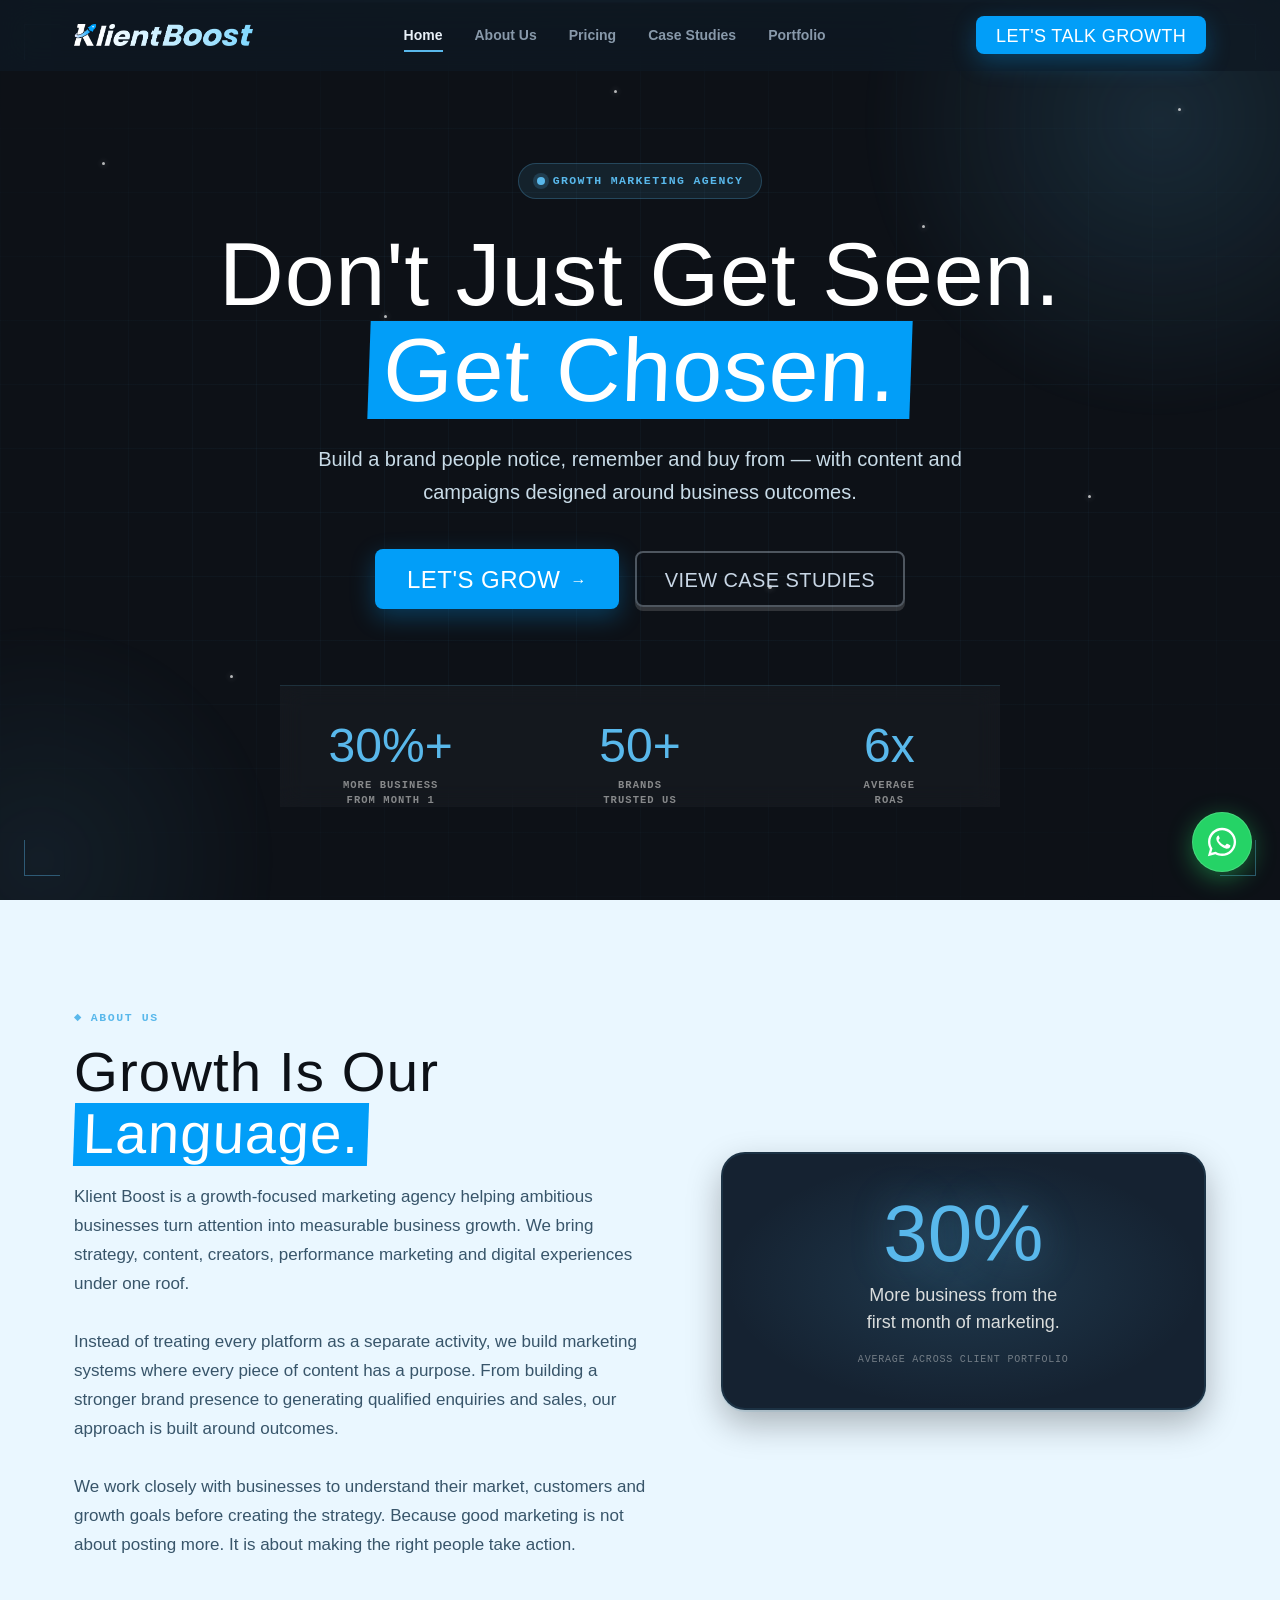
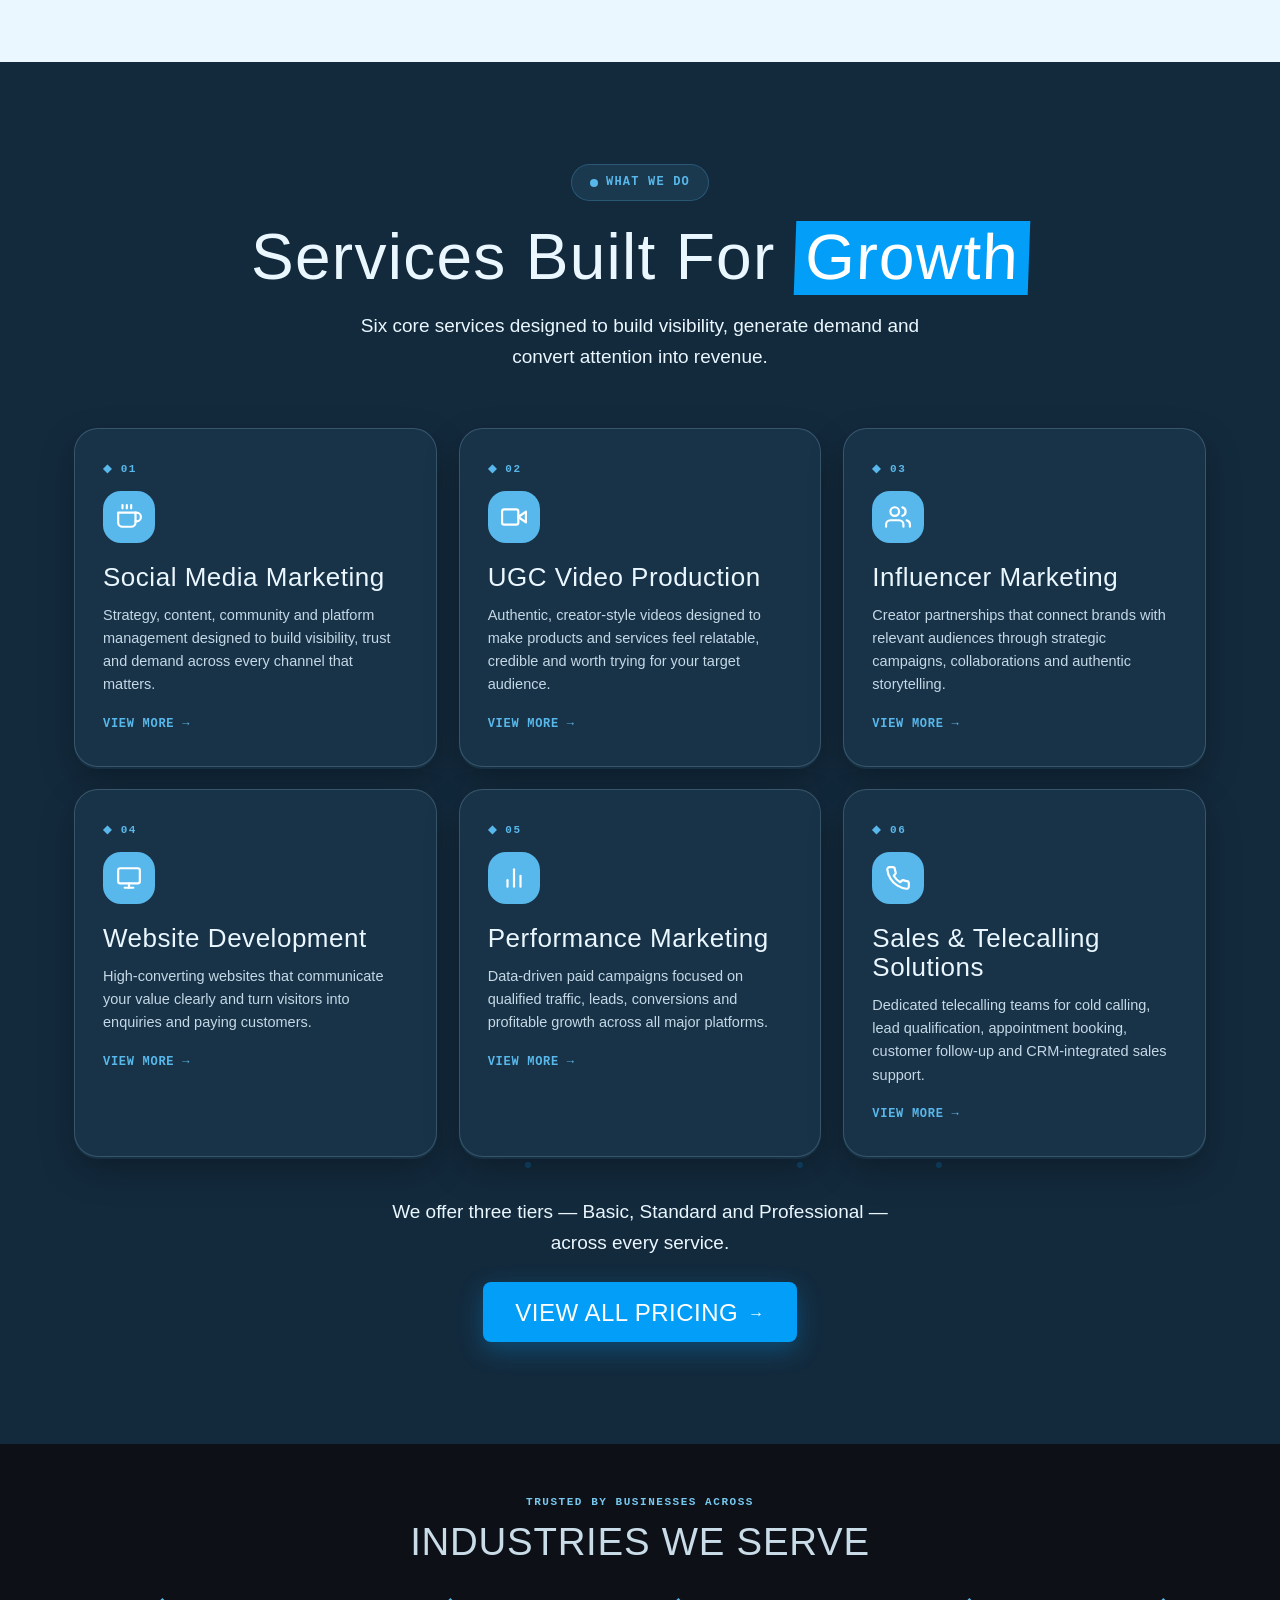
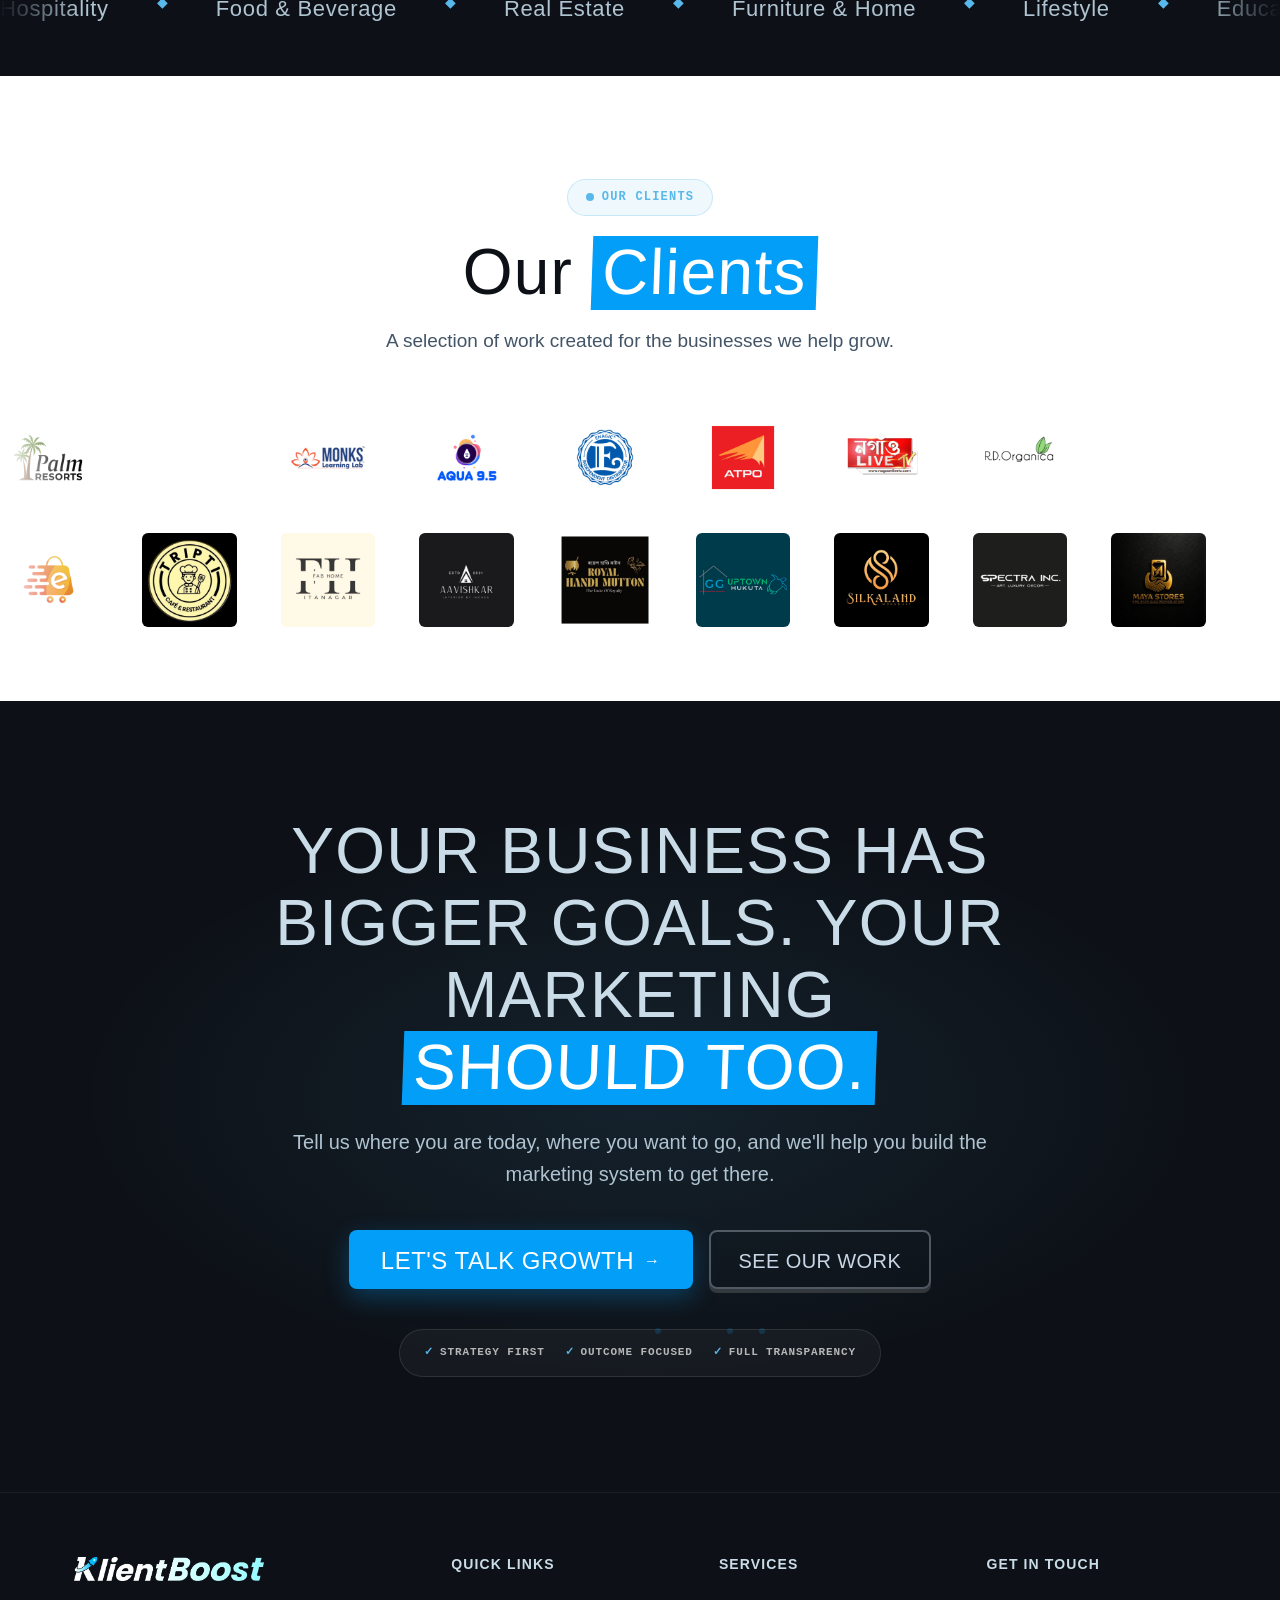
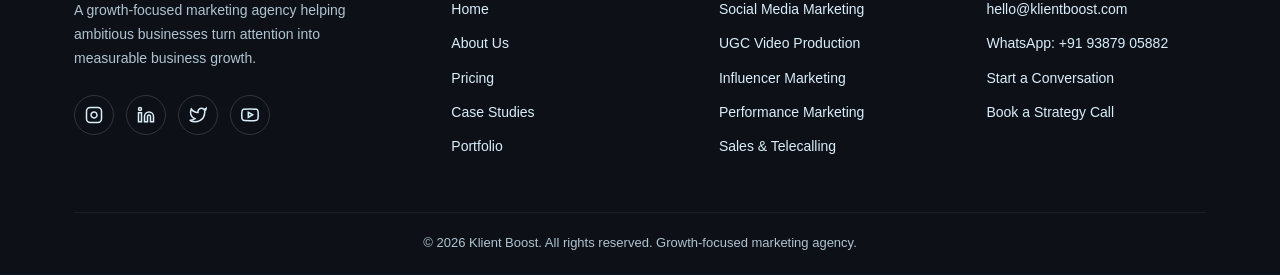
==== commit fe0c044a: "new updates" ====
--- a/index.html
+++ b/index.html
@@ -33,7 +33,7 @@
 <nav class="navbar">
     <div class="container">
         <div class="nav-inner">
-            <a href="index.html" class="nav-brand" aria-label="Klient Boost home"><img src="klientboost-logo.png" alt="Klient Boost" width="320" height="72"></a>
+            <a href="index.html" class="nav-brand" aria-label="Klient Boost home"><img src="klientboost-logo-bright.png" alt="Klient Boost" width="320" height="72"></a>
             <div class="nav-links" id="navLinks">
                 <a href="index.html" class="active">Home</a>
                 <a href="#about">About Us</a>
@@ -321,7 +321,7 @@
     <div class="container">
         <div class="footer-grid">
             <div>
-                <a href="index.html" class="footer-brand footer-logo" aria-label="Klient Boost home"><img src="klientboost-logo.png" alt="Klient Boost" width="320" height="72"></a>
+                <a href="index.html" class="footer-brand footer-logo" aria-label="Klient Boost home"><img src="klientboost-logo-bright.png" alt="Klient Boost" width="320" height="72"></a>
                 <p class="footer-desc">A growth-focused marketing agency helping ambitious businesses turn attention into measurable business growth.</p>
                 <div class="footer-social">
                     <a href="#" aria-label="Instagram">
--- a/styles.css
+++ b/styles.css
@@ -2153,23 +2153,24 @@
     align-items: center;
     justify-content: center;
     width: 100%;
-    background: linear-gradient(135deg, var(--primary-dark), var(--primary));
+    background: #029ef8;
     color: #fff;
     border: none;
-    border-radius: var(--radius-full);
+    border-radius: 8px;
     padding: 14px 22px;
     font-family: var(--f-display);
     font-size: 18px;
     letter-spacing: 0.02em;
     cursor: pointer;
     text-decoration: none;
-    transition: transform 0.15s, box-shadow 0.15s;
-    box-shadow: 0 8px 20px rgba(37, 142, 197, 0.2);
+    transition: transform 0.15s, box-shadow 0.15s, background 0.15s, color 0.15s;
+    box-shadow: 0 8px 20px rgba(2, 158, 248, 0.2);
 }
 
 .pricing-cta:hover {
     transform: translateY(-2px);
-    box-shadow: 0 12px 28px rgba(37, 142, 197, 0.3);
+    background: #0285d4;
+    box-shadow: 0 12px 28px rgba(2, 158, 248, 0.3);
 }
 
 @media (max-width: 1024px) {
@@ -2253,24 +2254,25 @@
 /* — Buttons — */
 .nav-cta,
 .btn-primary {
-    background: linear-gradient(135deg, var(--primary-dark), var(--primary));
+    background: #029ef8;
     color: white;
     border: 0;
-    border-radius: var(--radius-full);
-    box-shadow: 0 10px 24px rgba(37, 142, 197, .25);
+    border-radius: 8px;
+    box-shadow: 0 10px 24px rgba(2, 158, 248, .25);
     transition: transform .2s ease, box-shadow .2s ease;
 }
 
 .nav-cta:hover,
 .btn-primary:hover {
     transform: translateY(-2px);
-    box-shadow: 0 14px 30px rgba(37, 142, 197, .4);
+    background: #0285d4;
+    box-shadow: 0 14px 30px rgba(2, 158, 248, .4);
 }
 
 .btn-ghost {
     color: #c8d6e5 !important;
     border-color: rgba(200, 214, 229, .35) !important;
-    border-radius: var(--radius-full);
+    border-radius: 8px;
 }
 
 /* — Hero — */
@@ -2349,6 +2351,23 @@
     border-color: rgba(89, 184, 235, .2);
 }
 
+/* #029ef8 hover for service & pricing cards */
+.service-card:hover {
+    background: #029ef8 !important;
+    border-color: #029ef8 !important;
+}
+.service-card:hover h3,
+.service-card:hover p,
+.service-card:hover .card-number,
+.service-card:hover .service-view-more {
+    color: #fff !important;
+}
+.service-card:hover .card-icon {
+    background: rgba(255,255,255,0.15) !important;
+    color: #fff !important;
+    border-color: rgba(255,255,255,0.3) !important;
+}
+
 .service-card h3,
 .case-card h3 {
     color: #e8f0f8;
@@ -2459,11 +2478,31 @@
     background: var(--paper-2);
     border-color: var(--line);
     color: #b0c4d8;
+    transition: background 0.3s, border-color 0.3s, color 0.3s, box-shadow 0.3s, transform 0.3s;
 }
 
 .pricing-card:hover {
-    box-shadow: 0 22px 50px rgba(0, 0, 0, .35);
-    border-color: rgba(89, 184, 235, .2);
+    background: #029ef8 !important;
+    border-color: #029ef8 !important;
+    box-shadow: 0 22px 50px rgba(2, 158, 248, .35);
+    color: #fff;
+}
+.pricing-card:hover .pricing-tier-tag,
+.pricing-card:hover .pricing-price,
+.pricing-card:hover .pricing-note,
+.pricing-card:hover h3 {
+    color: #fff !important;
+}
+.pricing-card:hover .pricing-features li {
+    color: rgba(255,255,255,0.9) !important;
+    border-color: rgba(255,255,255,0.2) !important;
+}
+.pricing-card:hover .pricing-features li::before {
+    color: #fff !important;
+}
+.pricing-card:hover .pricing-cta {
+    background: #fff !important;
+    color: #029ef8 !important;
 }
 
 .pricing-card.popular {
@@ -2557,22 +2596,22 @@
 .about, .services, .packages, .case-studies-grid, .portfolio-grid, .faq-list { color: #111827; }
 .about p, .services p, .packages p, .case-card p, .faq-answer { color: #425466; }
 
-/* Primary controls use the deep navy sampled from the logo. */
+/* Primary controls — bright #029ef8 blue. */
 .nav-cta, .btn-primary, .package-cta, .filter-tab.active, .filter-tab:hover {
-    background: linear-gradient(135deg, #171D2A 0%, #242B3A 100%);
-    border-color: #242B3A;
+    background: #029ef8;
+    border-color: #029ef8;
     color: #FFFFFF;
-    box-shadow: 0 10px 24px rgba(23, 29, 42, .24);
+    box-shadow: 0 10px 24px rgba(2, 158, 248, .24);
 }
 .nav-cta:hover, .btn-primary:hover, .package-cta:hover, .filter-tab.active:hover {
-    background: #111722;
-    border-color: #111722;
-    box-shadow: 0 14px 30px rgba(23, 29, 42, .34);
+    background: #0285d4;
+    border-color: #0285d4;
+    box-shadow: 0 14px 30px rgba(2, 158, 248, .34);
 }
 
 /* Darker blue emphasis, matching the deeper grade of the brand mark. */
-.hi { background: linear-gradient(135deg, #1D557C 0%, #2873A5 100%); color: #FFFFFF; }
-.hero h1 .hi { background: linear-gradient(135deg, #1D557C 0%, #2873A5 100%); color: #FFFFFF; transform: none; }
+.hi { background: #029ef8; color: #FFFFFF; }
+.hero h1 .hi { background: #029ef8; color: #FFFFFF; transform: none; }
 
 /* Dark-theme readability: lift headings and supporting copy without making them stark white. */
 .trust-section .trust-title,
@@ -2665,21 +2704,21 @@
     .client-logo-track { animation: none; overflow-x: auto; }
 }
 
-/* Reference button treatment: raised, squared controls with the existing navy color palette. */
+/* Button treatment: bright blue, rectangular, with shine sweep. */
 .nav-cta,
 .btn-primary,
 .package-cta {
     position: relative;
     overflow: hidden;
-    background: linear-gradient(180deg, #2D3A4C 0%, #242B3A 50%, #171D2A 100%);
+    background: #029ef8;
     color: #FFFFFF;
-    border: 2.5px solid #0B1018;
-    border-radius: 9px;
-    box-shadow: 0 4px 0 #0B1018, 0 12px 22px -10px rgba(0, 0, 0, .9);
+    border: none;
+    border-radius: 8px;
+    box-shadow: 0 8px 24px rgba(2, 158, 248, .3);
     font-family: var(--f-display);
     letter-spacing: .03em;
     text-transform: uppercase;
-    transition: transform .08s ease, box-shadow .08s ease, filter .12s ease;
+    transition: transform .15s ease, box-shadow .15s ease, background .15s ease;
 }
 .nav-cta::before,
 .btn-primary::before,
@@ -2697,15 +2736,15 @@
 .package-cta:hover::before { left: 130%; }
 .nav-cta:hover,
 .btn-primary:hover,
-.package-cta:hover { background: linear-gradient(180deg, #34455A 0%, #242B3A 55%, #171D2A 100%); transform: translateY(-1px); box-shadow: 0 5px 0 #0B1018, 0 14px 25px -10px rgba(0, 0, 0, .95); filter: none; }
+.package-cta:hover { background: #0285d4; transform: translateY(-2px); box-shadow: 0 12px 30px rgba(2, 158, 248, .4); }
 .nav-cta:active,
 .btn-primary:active,
-.package-cta:active { transform: translateY(3px); box-shadow: 0 1px 0 #0B1018, 0 4px 10px -6px rgba(0, 0, 0, .8); }
+.package-cta:active { transform: translateY(1px); box-shadow: 0 4px 12px rgba(2, 158, 248, .25); }
 
 /* Bebas Neue has its own condensed proportions; avoid synthetic weight and compressed tracking. */
 h1, h2, h3, h4 { font-family: var(--f-display); font-weight: 400; letter-spacing: .02em; }
 .hero h1, .page-hero h1 { letter-spacing: .01em; }
-.hero h1 .hi { background: #029ef8; border-radius: 0; }
+.hero h1 .hi { background: #029ef8; border-radius: 0; color: #fff; }
 
 /* Apply the reference display-font metrics consistently throughout the interface. */
 .section-title,
@@ -2730,9 +2769,9 @@
 }
 body, p, a, button, input, textarea, select { font-kerning: normal; text-rendering: optimizeLegibility; }
 
-/* Deep royal blue sampled from the supplied brand reference. */
-.nav-cta, .btn-primary, .package-cta { background: #164A96; }
-.nav-cta:hover, .btn-primary:hover, .package-cta:hover { background: #103C7D; }
+/* Bright blue brand CTA color. */
+.nav-cta, .btn-primary, .package-cta { background: #029ef8; }
+.nav-cta:hover, .btn-primary:hover, .package-cta:hover { background: #0285d4; }
 
 /* Mobile motion and footer layout. Touch devices can retain :hover, so never pause these rails there. */
 @media (max-width: 768px) {
@@ -3214,3 +3253,25 @@
     }
 }
 
+/* ============== SECTION FLOATING PARTICLES ============== */
+.section-particles {
+    position: absolute;
+    inset: 0;
+    pointer-events: none;
+    z-index: 0;
+}
+.section-particle {
+    position: absolute;
+    width: 6px;
+    height: 6px;
+    border-radius: 50%;
+    background: rgba(2, 158, 248, 0.18);
+    bottom: 20%;
+    animation: sectionFloat 8s ease-in-out infinite;
+}
+@keyframes sectionFloat {
+    0%, 100% { transform: translateY(0) scale(1); opacity: 0; }
+    10% { opacity: 1; }
+    50% { transform: translateY(-60px) scale(1.5); opacity: 0.6; }
+    90% { opacity: 0; }
+}
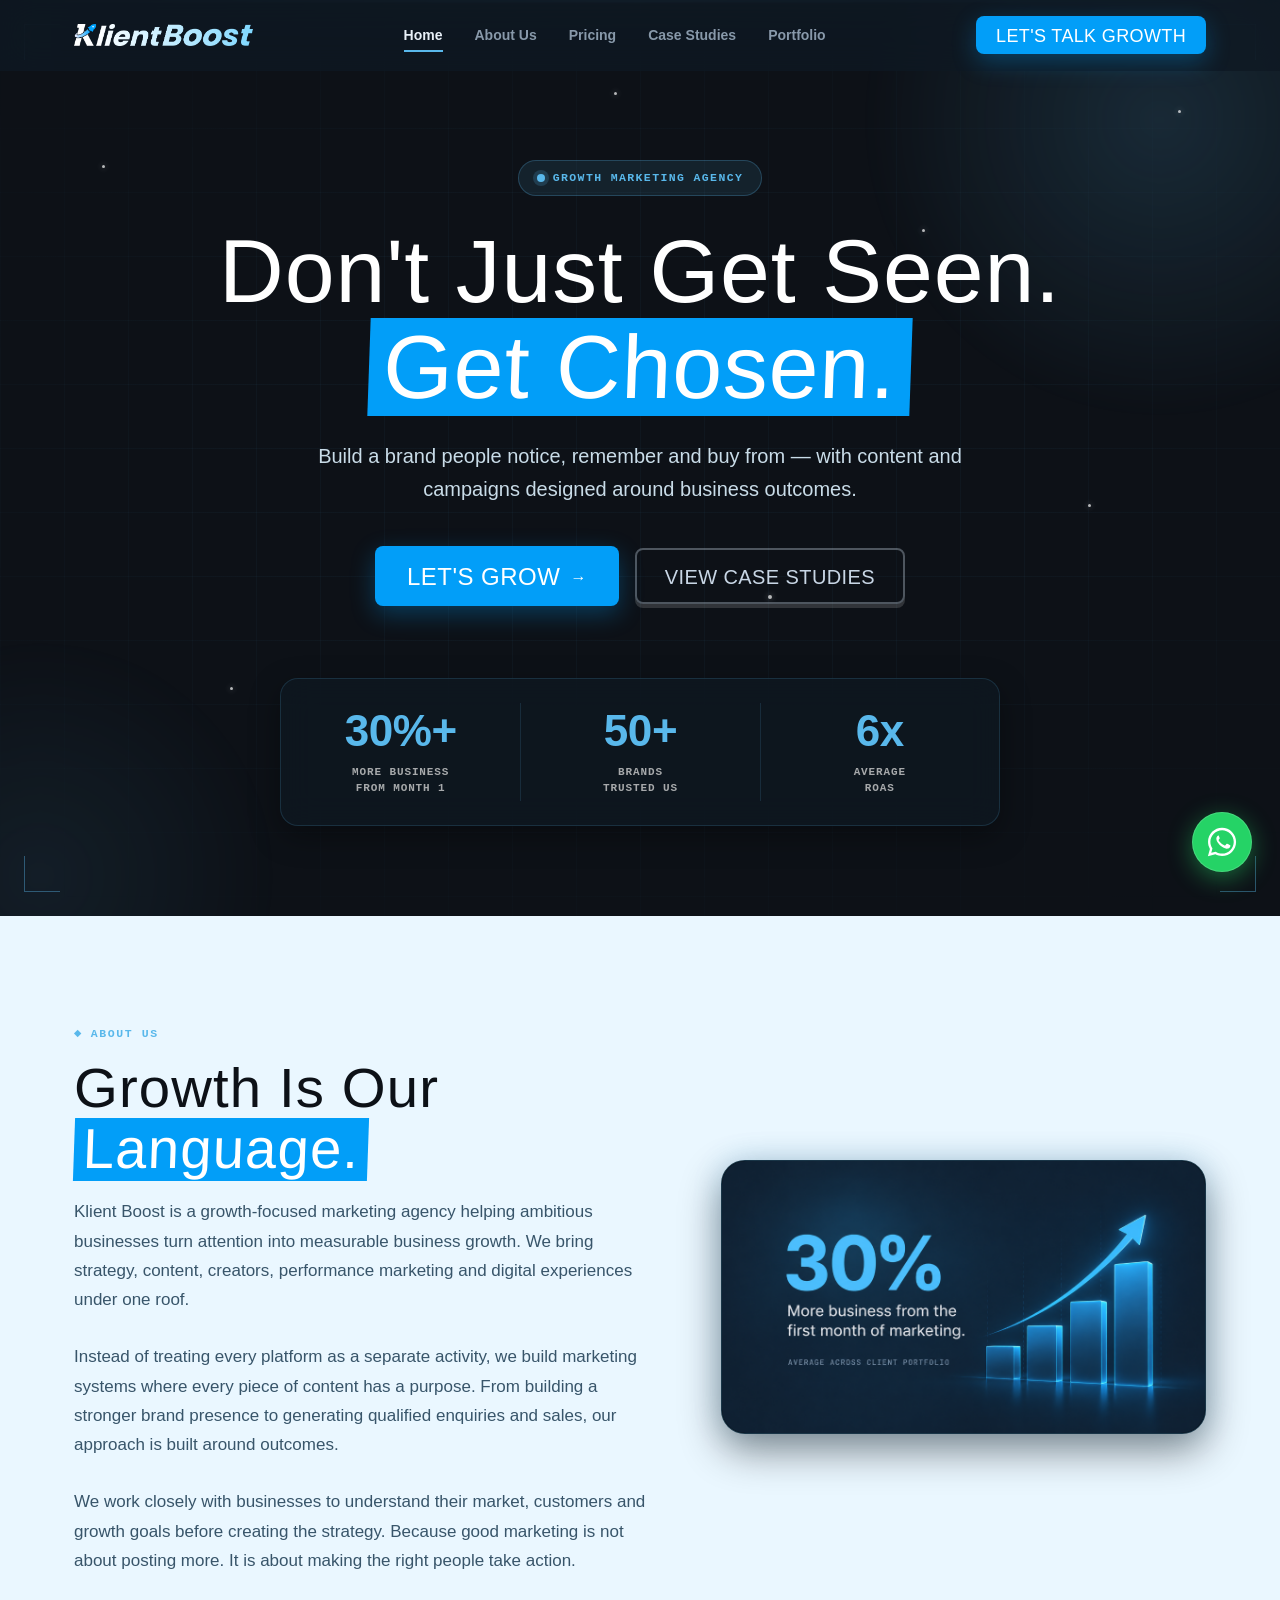
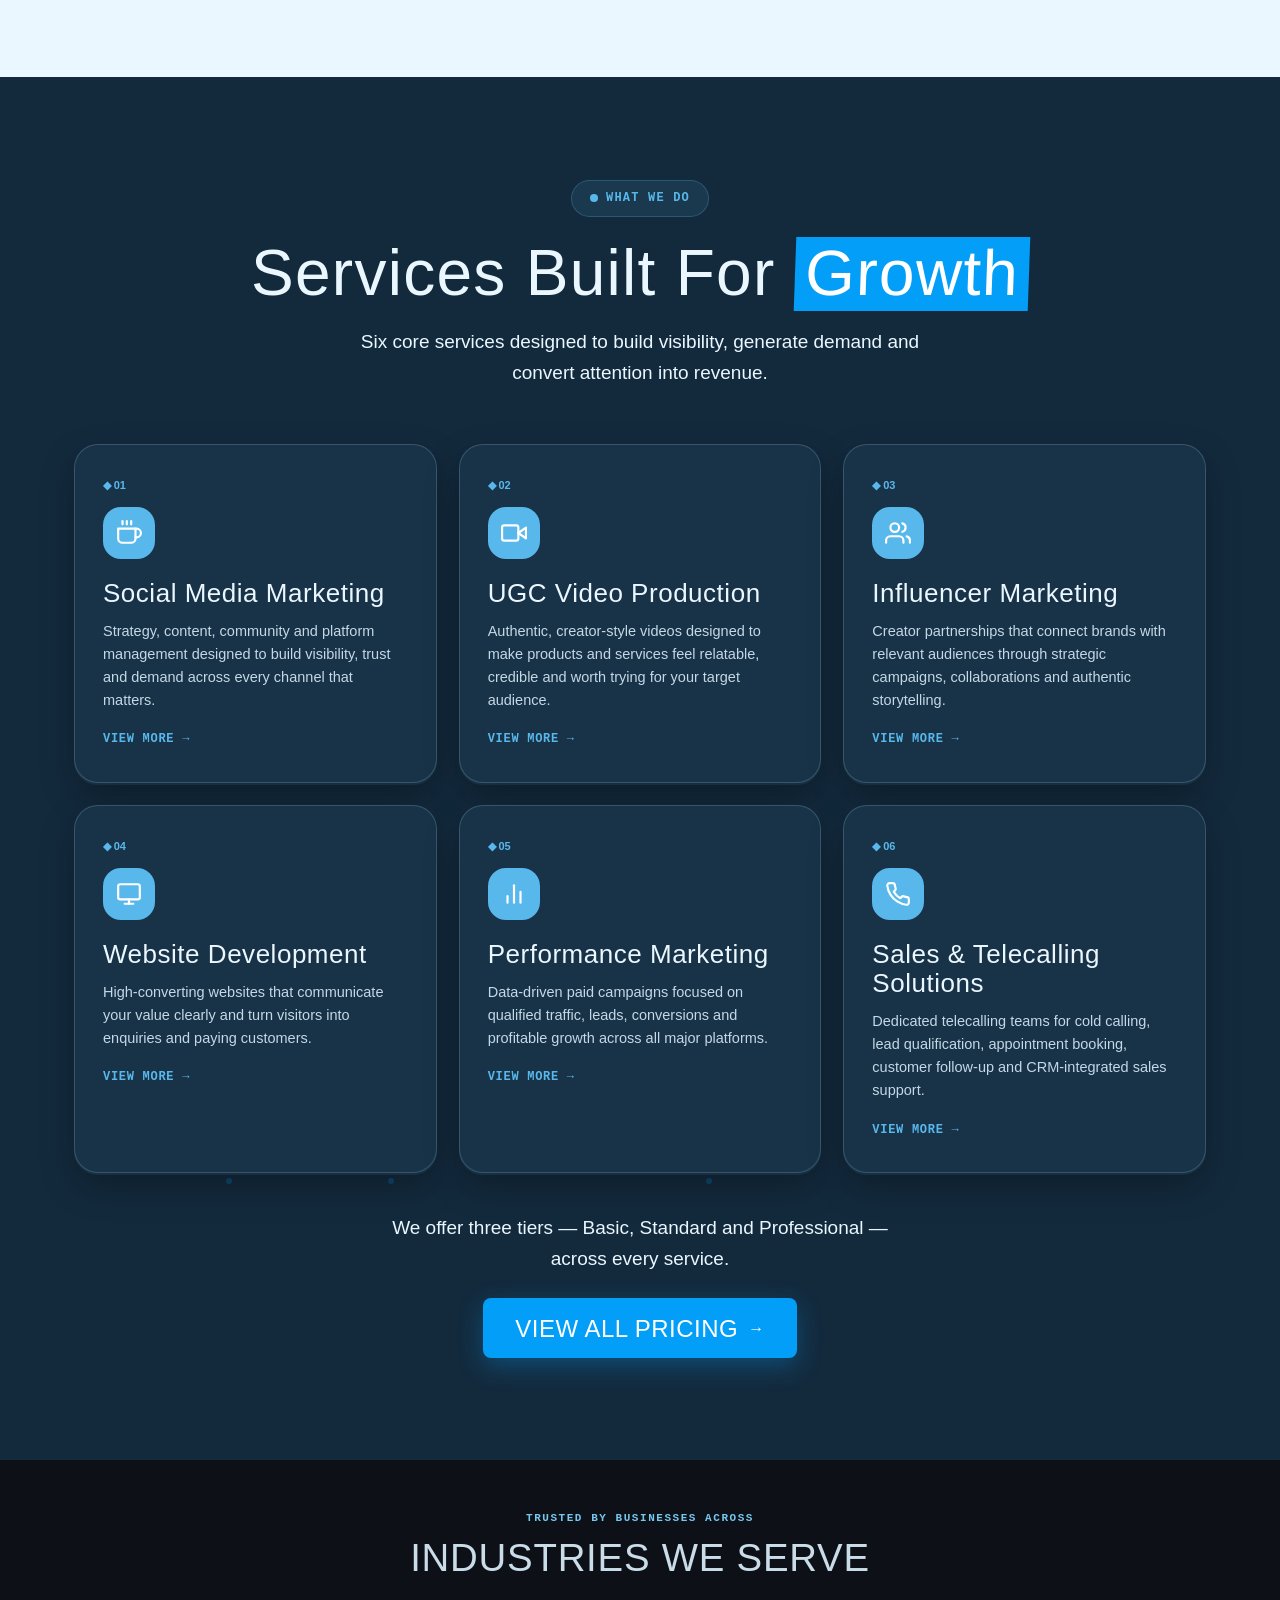
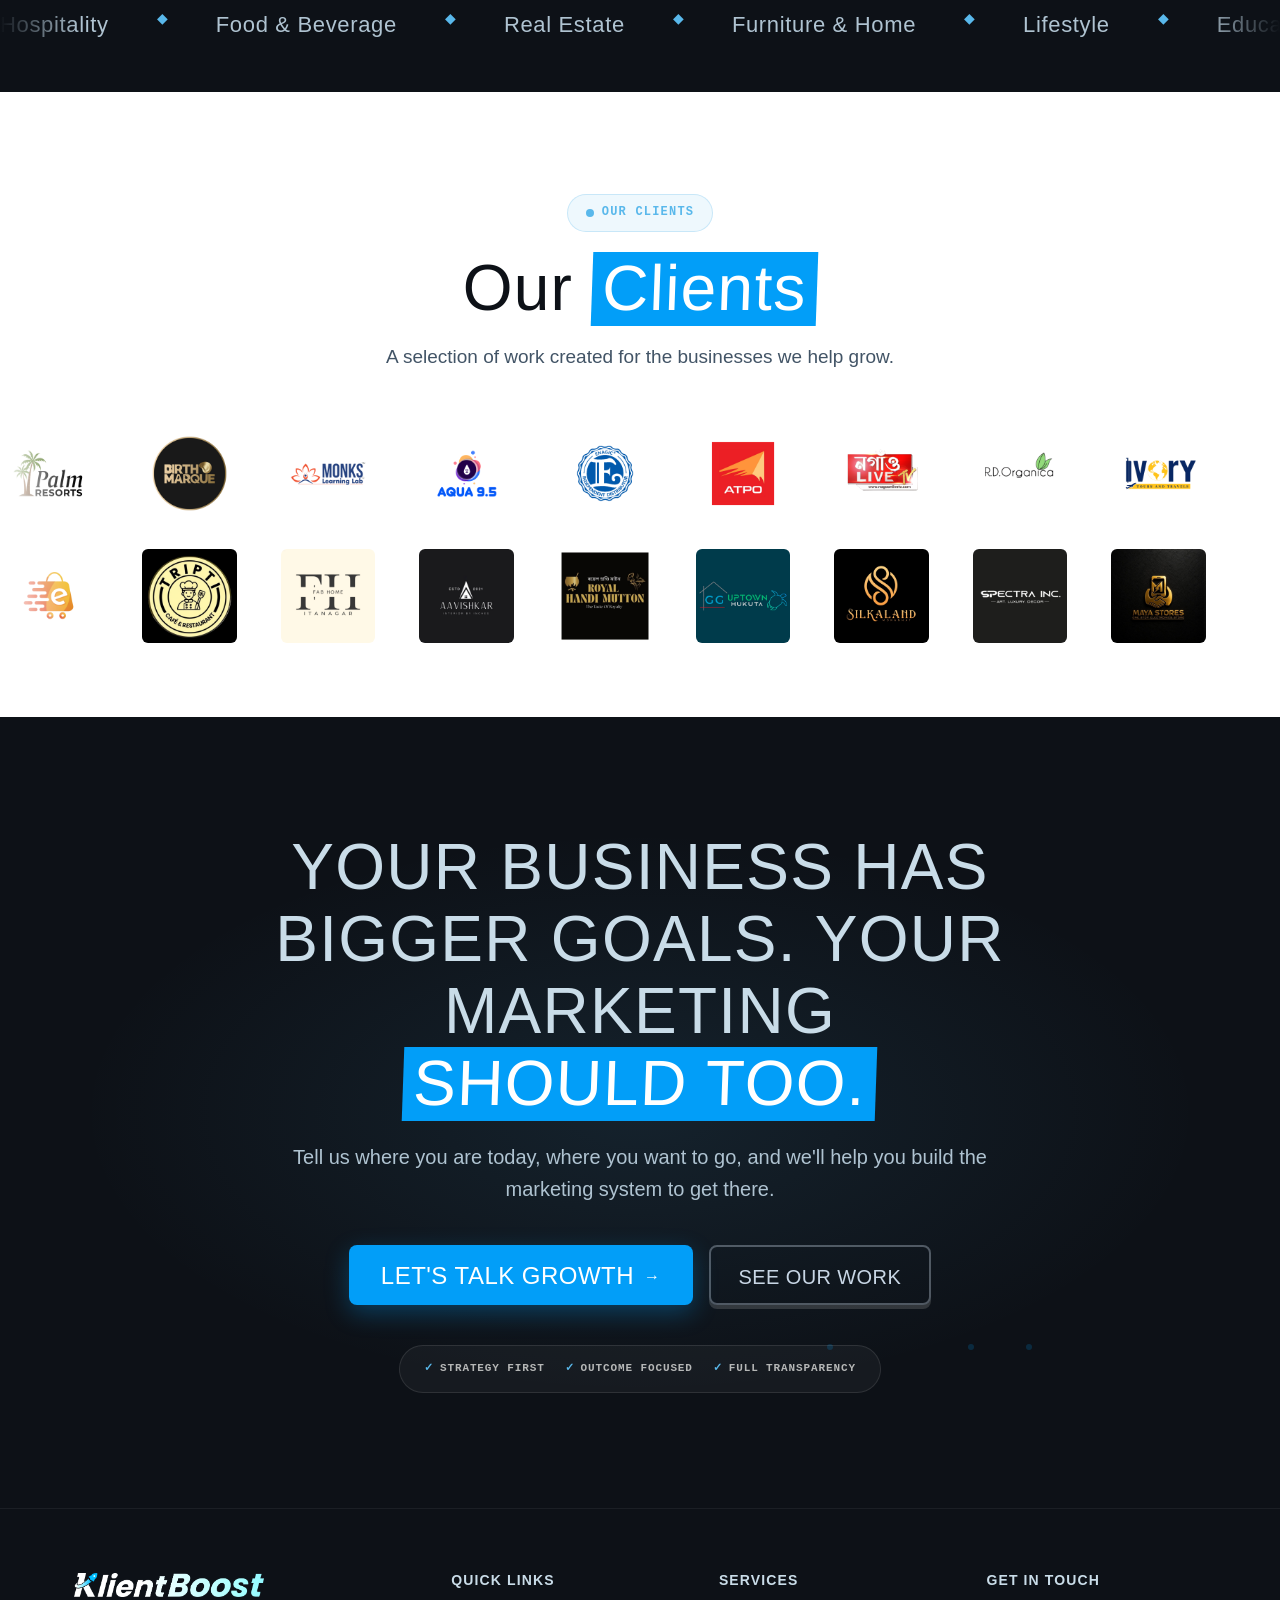
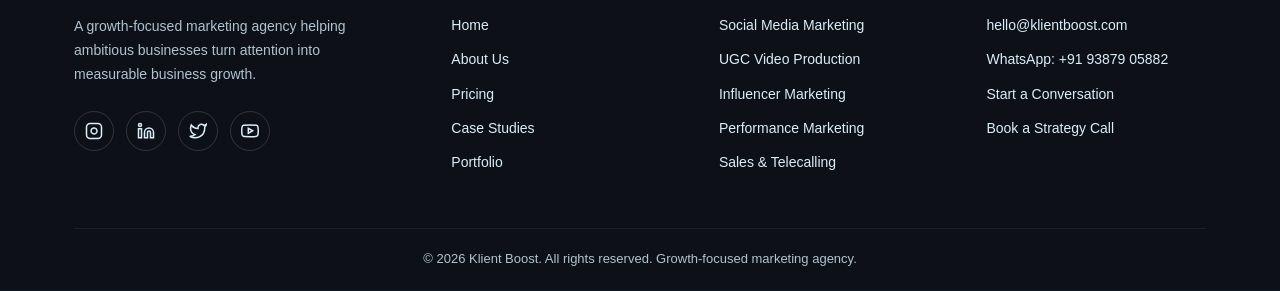
==== commit bfc2857d: "final done" ====
--- a/index.html
+++ b/index.html
@@ -137,10 +137,8 @@
                 </p>
             </div>
             <div class="about-visual">
-                <div class="proof-banner">
-                    <div class="proof-number" data-count="30" data-suffix="%">0</div>
-                    <div class="proof-label">More business from the<br>first month of marketing.</div>
-                    <div class="proof-footnote">Average across client portfolio</div>
+                <div class="proof-graphic-card">
+                    <img src="assets/growth-proof.png" alt="30% More business from the first month of marketing — Average across client portfolio" class="proof-graphic-img">
                 </div>
             </div>
         </div>
--- a/styles.css
+++ b/styles.css
@@ -28,6 +28,7 @@
     --f-display: 'Bebas Neue', sans-serif;
     --f-body: 'Inter', 'Archivo', sans-serif;
     --f-mono: 'JetBrains Mono', monospace;
+    --f-num: 'Inter', -apple-system, BlinkMacSystemFont, 'Segoe UI', Roboto, sans-serif;
 
     /* Spacing */
     --section-pad: clamp(56px, 8vw, 110px);
@@ -814,34 +815,56 @@
 .hero-stats {
     display: grid;
     grid-template-columns: repeat(3, 1fr);
-    gap: 28px;
-    margin-top: 56px;
-    padding-top: 36px;
-    border-top: 1px solid rgba(255, 255, 255, 0.08);
+    align-items: stretch;
+    margin-top: 52px;
+    padding: 24px 0;
+    border: 1px solid rgba(89, 184, 235, 0.16);
+    border-radius: var(--radius-md);
+    background: rgba(15, 25, 35, 0.7);
+    backdrop-filter: blur(16px);
+    box-shadow: 0 10px 30px rgba(0, 0, 0, 0.35);
     width: 100%;
     max-width: 720px;
 }
 
 .hero-stat {
+    display: flex;
+    flex-direction: column;
+    align-items: center;
+    justify-content: flex-start;
     text-align: center;
+    padding: 4px 18px;
+    position: relative;
+}
+
+.hero-stat + .hero-stat {
+    border-left: 1px solid rgba(89, 184, 235, 0.14);
 }
 
 .hero-stat .num {
-    font-family: var(--f-display);
-    font-size: clamp(32px, 4vw, 48px);
-    color: var(--primary);
-    line-height: 1;
+    font-family: var(--f-num);
+    font-size: clamp(34px, 4vw, 44px);
+    font-weight: 700;
+    color: var(--primary);
+    line-height: 1.1;
+    letter-spacing: -0.01em;
 }
 
 .hero-stat .lbl {
     font-family: var(--f-mono);
-    font-size: 10.5px;
+    font-size: 11px;
     font-weight: 600;
-    letter-spacing: 0.1em;
+    letter-spacing: 0.08em;
     text-transform: uppercase;
-    color: rgba(250, 250, 247, 0.5);
-    margin-top: 8px;
-    line-height: 1.4;
+    color: rgba(250, 250, 247, 0.65);
+    margin-top: 10px;
+    line-height: 1.45;
+    min-height: 2.9em;
+    display: flex;
+    flex-direction: column;
+    justify-content: flex-start;
+    align-items: center;
+    text-align: center;
 }
 
 /* ============== ABOUT SECTION ============== */
@@ -881,10 +904,12 @@
 }
 
 .proof-banner .proof-number {
-    font-family: var(--f-display);
-    font-size: clamp(56px, 7vw, 80px);
-    color: var(--primary);
-    line-height: 1;
+    font-family: var(--f-num);
+    font-size: clamp(52px, 6.5vw, 76px);
+    font-weight: 700;
+    letter-spacing: -0.01em;
+    color: var(--primary);
+    line-height: 1.1;
     position: relative;
     z-index: 1;
     text-shadow: 0 0 40px rgba(89, 184, 235, 0.4);
@@ -909,6 +934,29 @@
     z-index: 1;
     letter-spacing: 0.08em;
     text-transform: uppercase;
+}
+
+/* Proof graphic card (uploaded visual) */
+.proof-graphic-card {
+    position: relative;
+    border-radius: var(--radius-lg);
+    overflow: hidden;
+    border: 1.5px solid rgba(89, 184, 235, 0.22);
+    box-shadow: 0 16px 40px rgba(0, 0, 0, 0.45), 0 0 30px rgba(2, 158, 248, 0.15);
+    background: #081018;
+    transition: transform 0.4s cubic-bezier(.22,1,.36,1), box-shadow 0.4s ease, border-color 0.4s ease;
+}
+.proof-graphic-card:hover {
+    transform: translateY(-6px);
+    border-color: rgba(2, 158, 248, 0.5);
+    box-shadow: 0 24px 54px rgba(0, 0, 0, 0.55), 0 0 42px rgba(2, 158, 248, 0.3);
+}
+.proof-graphic-img {
+    display: block;
+    width: 100%;
+    height: auto;
+    object-fit: cover;
+    border-radius: inherit;
 }
 
 /* ============== SERVICES SECTION ============== */
@@ -2302,13 +2350,13 @@
 }
 
 .hero-stats {
-    border-color: rgba(89, 184, 235, .15);
-    background: rgba(255, 255, 255, .03);
-    backdrop-filter: blur(12px);
+    border: 1px solid rgba(89, 184, 235, .16);
+    background: rgba(15, 25, 35, .7);
+    backdrop-filter: blur(16px);
 }
 
 .hero-stat+.hero-stat {
-    border-color: rgba(89, 184, 235, .15);
+    border-left: 1px solid rgba(89, 184, 235, .14);
 }
 
 /* — Section Headings — */
@@ -2337,35 +2385,83 @@
 .package-card,
 .case-card {
     background: var(--paper-2);
-    border: 1px solid var(--line);
+    border: 1.5px solid var(--line);
     box-shadow: 0 8px 32px rgba(0, 0, 0, .25);
     border-radius: var(--radius-lg);
     color: #b0c4d8;
+    position: relative;
+    overflow: hidden;
+    transition: transform 0.35s cubic-bezier(0.22, 1, 0.36, 1), box-shadow 0.35s ease, background 0.35s ease, border-color 0.35s ease;
+}
+
+/* Gradient border animated layer */
+.service-card::after,
+.package-card::after {
+    content: '';
+    position: absolute;
+    inset: -2px;
+    border-radius: inherit;
+    padding: 2px;
+    background: linear-gradient(135deg, #029ef8 0%, #00f0ff 25%, #3b82f6 50%, #818cf8 75%, #029ef8 100%);
+    background-size: 300% 300%;
+    -webkit-mask: linear-gradient(#fff 0 0) content-box, linear-gradient(#fff 0 0);
+    -webkit-mask-composite: xor;
+    mask-composite: exclude;
+    opacity: 0;
+    pointer-events: none;
+    transition: opacity 0.35s ease;
+    z-index: 3;
 }
 
 .service-card:hover,
-.package-card:hover,
+.package-card:hover {
+    transform: translateY(-7px) !important;
+    border-color: transparent !important;
+    background: linear-gradient(180deg, rgba(2, 158, 248, 0.12) 0%, rgba(2, 158, 248, 0.03) 100%), var(--paper-2) !important;
+    box-shadow: 0 20px 48px rgba(0, 0, 0, .45), 0 0 32px rgba(2, 158, 248, .25) !important;
+}
+
+.service-card:hover::after,
+.package-card:hover::after {
+    opacity: 1;
+    animation: gradientBorderShift 3s linear infinite;
+}
+
 .case-card:hover {
     transform: translateY(-7px);
     box-shadow: 0 18px 48px rgba(0, 0, 0, .35);
     border-color: rgba(89, 184, 235, .2);
 }
 
-/* #029ef8 hover for service & pricing cards */
-.service-card:hover {
-    background: #029ef8 !important;
-    border-color: #029ef8 !important;
-}
 .service-card:hover h3,
-.service-card:hover p,
-.service-card:hover .card-number,
+.package-card:hover h3 {
+    color: #ffffff !important;
+}
+.service-card:hover p {
+    color: #cbd5e1 !important;
+}
+.service-card:hover .card-number {
+    color: #029ef8 !important;
+}
+.service-card:hover .card-icon {
+    background: rgba(2, 158, 248, 0.15) !important;
+    color: #029ef8 !important;
+    border-color: rgba(2, 158, 248, 0.4) !important;
+}
 .service-card:hover .service-view-more {
-    color: #fff !important;
-}
-.service-card:hover .card-icon {
-    background: rgba(255,255,255,0.15) !important;
-    color: #fff !important;
-    border-color: rgba(255,255,255,0.3) !important;
+    color: #029ef8 !important;
+}
+
+@keyframes gradientBorderShift {
+    0% {
+        background-position: 0% 50%;
+    }
+    50% {
+        background-position: 100% 50%;
+    }
+    100% {
+        background-position: 0% 50%;
+    }
 }
 
 .service-card h3,
@@ -2476,33 +2572,59 @@
 
 .pricing-card {
     background: var(--paper-2);
-    border-color: var(--line);
+    border: 1.5px solid var(--line);
     color: #b0c4d8;
-    transition: background 0.3s, border-color 0.3s, color 0.3s, box-shadow 0.3s, transform 0.3s;
+    position: relative;
+    overflow: hidden;
+    transition: transform 0.35s cubic-bezier(0.22, 1, 0.36, 1), box-shadow 0.35s ease, background 0.35s ease, border-color 0.35s ease;
+}
+
+/* Gradient border animated layer for pricing cards */
+.pricing-card::after {
+    content: '';
+    position: absolute;
+    inset: -2px;
+    border-radius: inherit;
+    padding: 2px;
+    background: linear-gradient(135deg, #029ef8 0%, #00f0ff 25%, #3b82f6 50%, #818cf8 75%, #029ef8 100%);
+    background-size: 300% 300%;
+    -webkit-mask: linear-gradient(#fff 0 0) content-box, linear-gradient(#fff 0 0);
+    -webkit-mask-composite: xor;
+    mask-composite: exclude;
+    opacity: 0;
+    pointer-events: none;
+    transition: opacity 0.35s ease;
+    z-index: 3;
 }
 
 .pricing-card:hover {
+    transform: translateY(-7px) !important;
+    border-color: transparent !important;
+    background: linear-gradient(180deg, rgba(2, 158, 248, 0.14) 0%, rgba(2, 158, 248, 0.04) 100%), var(--paper-2) !important;
+    box-shadow: 0 22px 50px rgba(0, 0, 0, .45), 0 0 32px rgba(2, 158, 248, .25) !important;
+}
+
+.pricing-card:hover::after {
+    opacity: 1;
+    animation: gradientBorderShift 3s linear infinite;
+}
+
+.pricing-card:hover h3 {
+    color: #ffffff !important;
+}
+.pricing-card:hover .pricing-price {
+    color: #ffffff !important;
+}
+.pricing-card:hover .pricing-tier-tag {
+    color: #029ef8 !important;
+}
+.pricing-card:hover .pricing-features li {
+    color: #cbd5e1 !important;
+}
+.pricing-card:hover .pricing-cta {
     background: #029ef8 !important;
-    border-color: #029ef8 !important;
-    box-shadow: 0 22px 50px rgba(2, 158, 248, .35);
-    color: #fff;
-}
-.pricing-card:hover .pricing-tier-tag,
-.pricing-card:hover .pricing-price,
-.pricing-card:hover .pricing-note,
-.pricing-card:hover h3 {
-    color: #fff !important;
-}
-.pricing-card:hover .pricing-features li {
-    color: rgba(255,255,255,0.9) !important;
-    border-color: rgba(255,255,255,0.2) !important;
-}
-.pricing-card:hover .pricing-features li::before {
-    color: #fff !important;
-}
-.pricing-card:hover .pricing-cta {
-    background: #fff !important;
-    color: #029ef8 !important;
+    color: #ffffff !important;
+    box-shadow: 0 8px 24px rgba(2, 158, 248, 0.35);
 }
 
 .pricing-card.popular {
@@ -2852,23 +2974,24 @@
 /* --- Card info bar --- */
 .card-info {
     padding: 14px 16px;
-    background: var(--paper);
-    border-top: 1px solid rgba(0,0,0,0.06);
+    background: #111a24;
+    border-top: 1px solid rgba(255, 255, 255, 0.08);
 }
 .card-info h4 {
     font-family: var(--f-display);
-    font-size: 18px;
-    color: var(--ink);
+    font-size: 19px;
+    color: #ffffff !important;
     margin-bottom: 4px;
-    letter-spacing: 0.01em;
+    letter-spacing: 0.02em;
 }
 .card-tag {
     font-family: var(--f-mono);
     font-size: 10.5px;
-    font-weight: 700;
+    font-weight: 600;
     letter-spacing: 0.08em;
     text-transform: uppercase;
-    color: var(--primary);
+    color: #ffffff !important;
+    opacity: 0.85;
 }
 
 /* --- Video Card --- */
@@ -3156,7 +3279,8 @@
     display: flex;
     justify-content: space-between;
     padding: 12px 16px 14px;
-    background: var(--ink);
+    background: #0b1219;
+    border-top: 1px solid rgba(255, 255, 255, 0.08);
     gap: 8px;
 }
 .metric-stat {
@@ -3167,37 +3291,141 @@
     text-align: center;
 }
 .metric-value {
-    font-family: var(--f-display);
-    font-size: 22px;
-    color: var(--paper);
+    font-family: var(--f-num) !important;
+    font-size: 20px;
+    font-weight: 700;
+    color: #ffffff !important;
     line-height: 1.2;
+    letter-spacing: -0.01em;
 }
 .metric-label {
     font-family: var(--f-mono);
-    font-size: 9px;
+    font-size: 10px;
     font-weight: 600;
-    letter-spacing: 0.1em;
+    letter-spacing: 0.08em;
     text-transform: uppercase;
-    color: rgba(250,250,247,0.45);
-    margin-top: 2px;
+    color: #ffffff !important;
+    margin-top: 3px;
+    opacity: 0.92;
 }
 .metric-growth {
     font-family: var(--f-mono);
     font-size: 10px;
     font-weight: 700;
-    color: #4ade80;
+    color: #4ade80 !important;
     margin-top: 3px;
+}
+
+/* Global unclustered, legible numerical typography for sales and metrics */
+.hero-stat .num,
+.proof-banner .proof-number,
+.cs-hero-stat .num,
+.cs-stat .val,
+.cs-outcome-item .val,
+.metric-value,
+.pricing-price,
+.package-price,
+.card-number {
+    font-family: var(--f-num) !important;
+    font-weight: 700 !important;
+    letter-spacing: -0.01em !important;
+    font-feature-settings: "tnum" 1;
+}
+
+/* Social media card header and white text */
+.social-metric-card .card-info {
+    background: #111a24 !important;
+    border-top: none !important;
+    border-bottom: 1px solid rgba(255, 255, 255, 0.08) !important;
+    padding: 16px 20px !important;
+}
+.social-metric-card .card-info h4 {
+    color: #ffffff !important;
+    font-size: 20px;
+    font-weight: 600;
+    margin-bottom: 4px;
+}
+.social-metric-card .card-info .card-tag {
+    color: #ffffff !important;
+    opacity: 0.85;
+}
+.social-metric-card svg text {
+    fill: #cbd5e1;
+}
+.social-metric-card svg text[fill="#4ade80"] {
+    fill: #4ade80 !important;
+}
+
+/* --- True Centered Video & Portfolio Grids (No multi-column skew or right-shift) --- */
+#ugcGrid,
+#influencerGrid {
+    display: grid !important;
+    grid-template-columns: repeat(4, 1fr) !important;
+    gap: 20px !important;
+    width: 100% !important;
+    max-width: var(--container-max) !important;
+    margin: 0 auto !important;
+    padding-bottom: 36px !important;
+    column-count: auto !important;
+    box-sizing: border-box !important;
+}
+
+#ugcGrid .portfolio-card,
+#influencerGrid .portfolio-card {
+    width: 100% !important;
+    margin-bottom: 0 !important;
+    break-inside: auto !important;
+}
+
+#socialGrid,
+#websitesGrid {
+    display: grid !important;
+    grid-template-columns: repeat(2, 1fr) !important;
+    gap: 24px !important;
+    width: 100% !important;
+    max-width: 1140px !important;
+    margin: 0 auto !important;
+    column-count: auto !important;
+    box-sizing: border-box !important;
+}
+
+#socialGrid .portfolio-card,
+#websitesGrid .portfolio-card {
+    width: 100% !important;
+    margin-bottom: 0 !important;
+    break-inside: auto !important;
 }
 
 /* --- Responsive --- */
 @media (max-width: 1200px) {
-    .portfolio-masonry { column-count: 3; }
-}
-@media (max-width: 1024px) {
-    .portfolio-masonry { column-count: 2; }
-    .portfolio-masonry-landscape { column-count: 2; }
-}
-@media (max-width: 640px) {
+    #ugcGrid,
+    #influencerGrid {
+        grid-template-columns: repeat(3, 1fr) !important;
+        gap: 18px !important;
+    }
+}
+@media (max-width: 860px) {
+    #ugcGrid,
+    #influencerGrid {
+        grid-template-columns: repeat(2, 1fr) !important;
+        gap: 16px !important;
+        max-width: 600px !important;
+    }
+}
+@media (max-width: 768px) {
+    #socialGrid,
+    #websitesGrid {
+        grid-template-columns: 1fr !important;
+        max-width: 560px !important;
+    }
+}
+@media (max-width: 520px) {
+    #ugcGrid,
+    #influencerGrid {
+        grid-template-columns: 1fr !important;
+        max-width: 360px !important;
+        gap: 16px !important;
+    }
     .portfolio-masonry { column-count: 1; column-gap: 16px; }
     .portfolio-masonry-landscape { column-count: 1; column-gap: 16px; }
     .portfolio-card { margin-bottom: 16px; }
